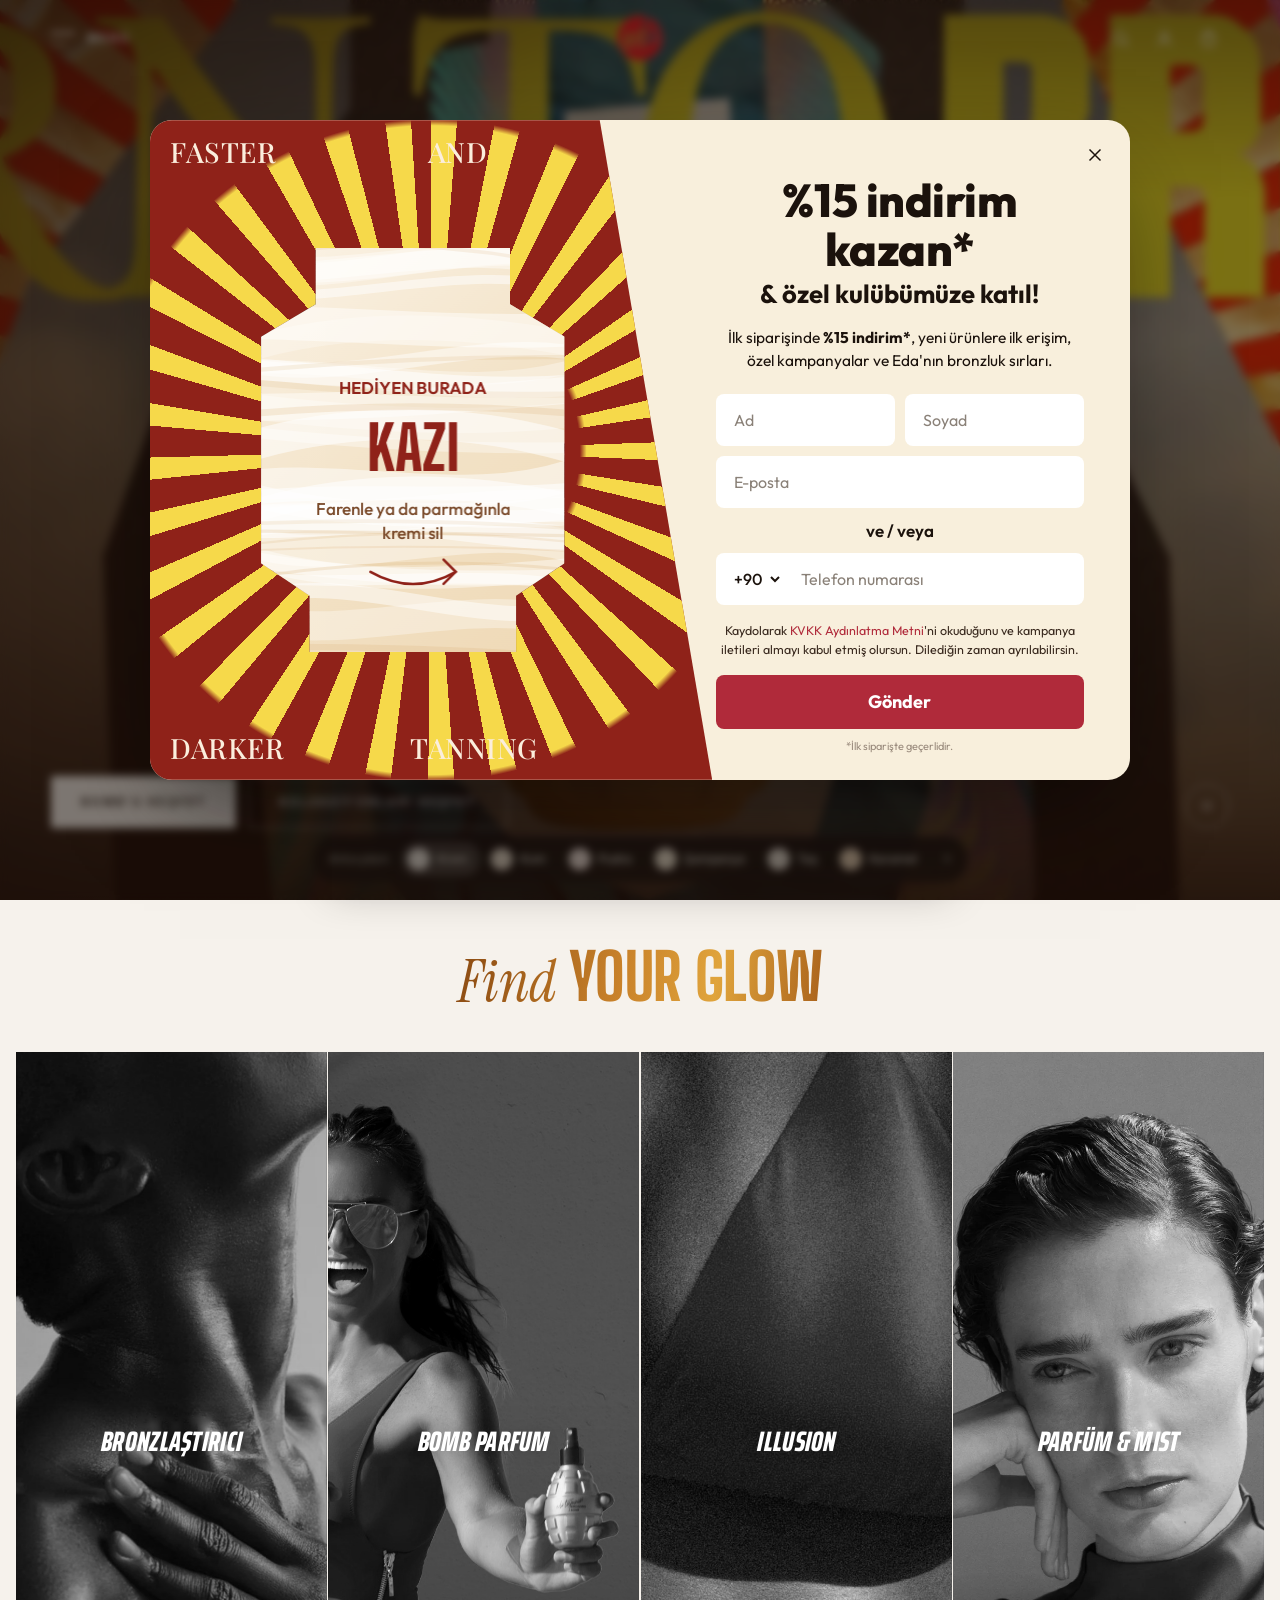
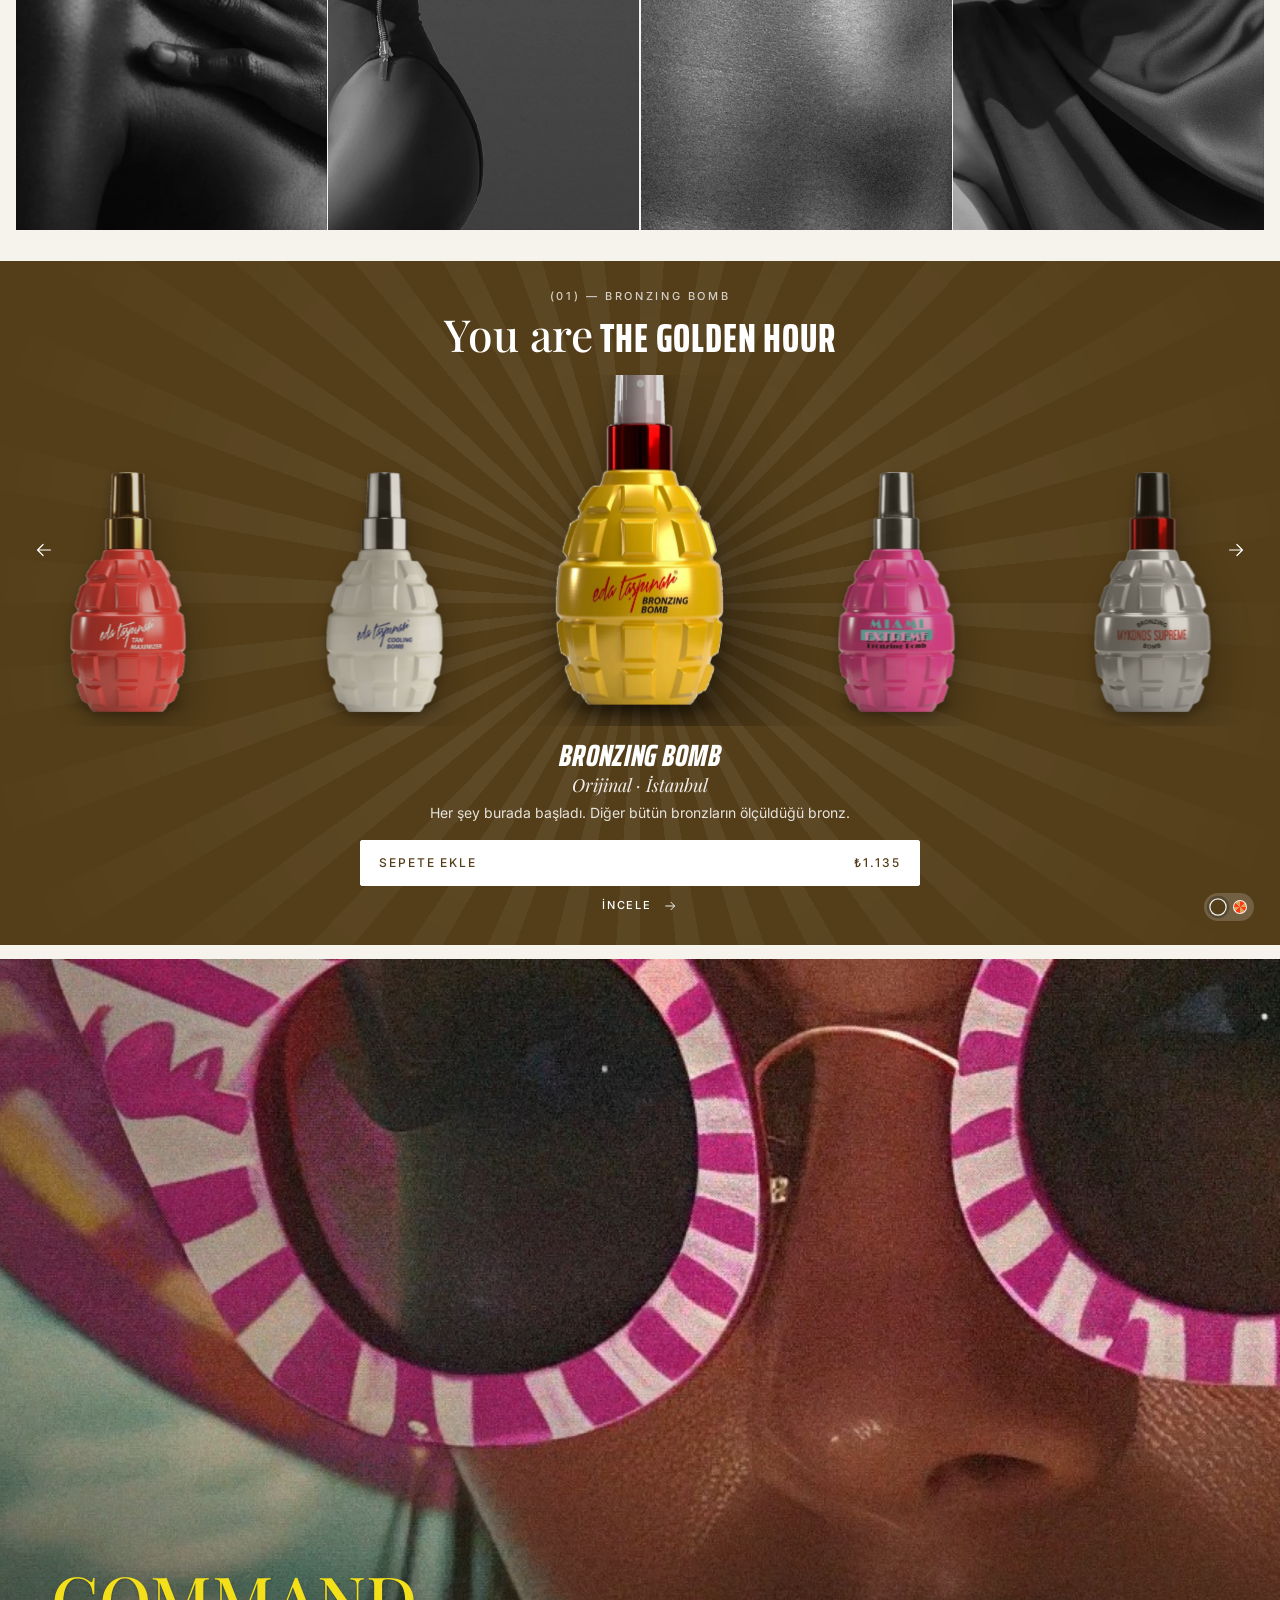
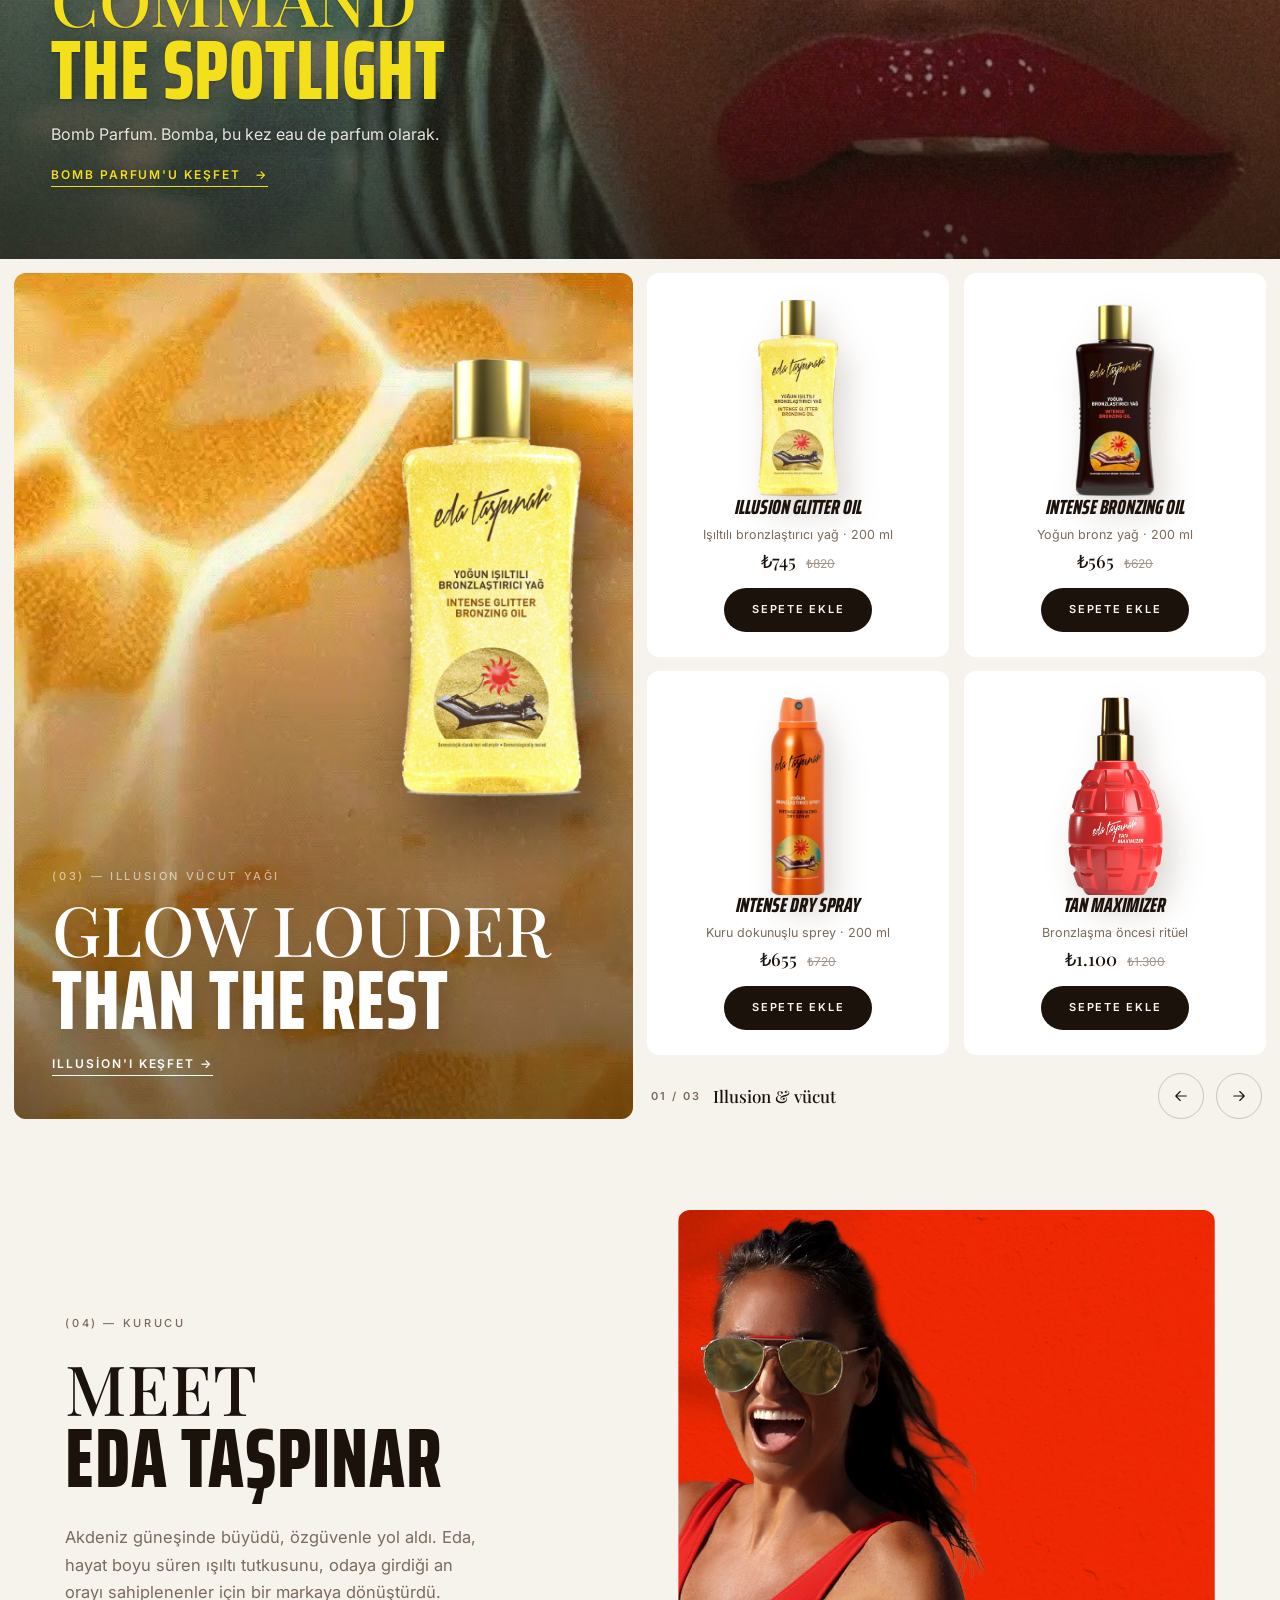
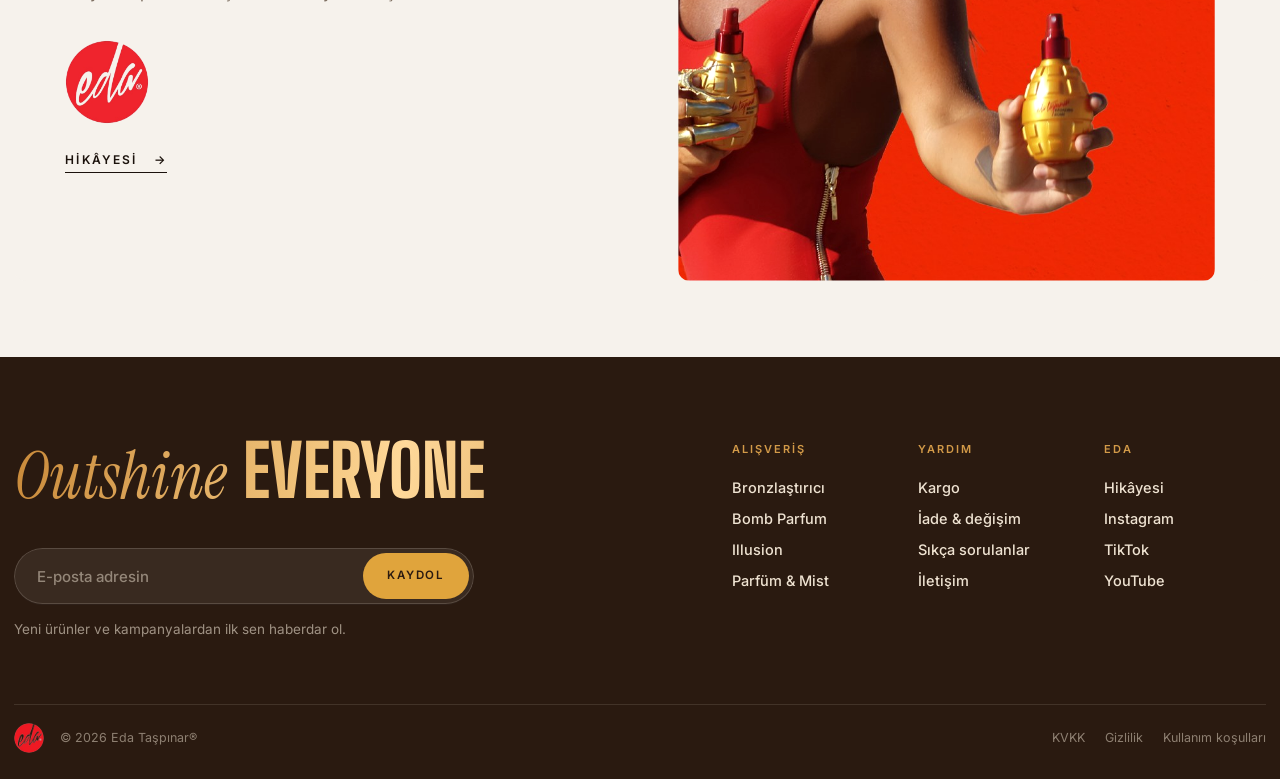
==== site/index.html @ ad6927ff "İlk sürüm: Eda Taşpınar e-ticaret prototipi Ana sayfa, koleksiyon, ürün detay (Byredo düzeni), sepet" ====
<!doctype html>
<html lang="tr">
<head>
<meta charset="utf-8">
<meta name="viewport" content="width=device-width, initial-scale=1">
<title>Eda Taşpınar — Outshine Everyone</title>
<meta name="description" content="Eda Taşpınar: bronzlaştırıcı, parfüm ve vücut ışıltısı. Outshine everyone.">
<link rel="preconnect" href="https://fonts.googleapis.com">
<link rel="preconnect" href="https://fonts.gstatic.com" crossorigin>
<link href="https://fonts.googleapis.com/css2?family=Saira+Extra+Condensed:wght@600;700;800&family=Saira:ital,wdth,wght@0,62.5..100,600..800;1,62.5..100,600..800&family=Anton&family=Outfit:wght@400;500;600;700;800&family=Big+Shoulders+Display:wght@800&family=Instrument+Serif:ital@0;1&family=Bodoni+Moda:opsz,wght@6..96,400&family=Playfair+Display:ital,wght@0,500;0,600;1,500&family=Inter:wght@400;500;600&display=swap" rel="stylesheet">
<link rel="stylesheet" href="styles.css?v=105">
<script>(function(){var t=new URLSearchParams(location.search).get("bg");try{t=t||localStorage.getItem("eda-bg");if(new URLSearchParams(location.search).has("palet"))localStorage.removeItem("eda-pal-off")}catch(e){}if(t)document.documentElement.setAttribute("data-bg",t)})();</script>
</head>
<body>

<header class="header" id="header">
  <div class="header__inner">
    <button class="header__burger" id="burger" aria-label="Menüyü aç" aria-expanded="false" aria-controls="mmenu"><i><span></span><span></span></i><b>Menü</b></button>
    <a class="header__logo" href="index.html" aria-label="Eda Taşpınar anasayfa">
      <img src="assets/img/logo-eda.png" alt="">
    </a>
    <div class="header__tools">
      <button aria-label="Ara" class="icon-btn">
        <svg viewBox="0 0 24 24"><circle cx="11" cy="11" r="6.5"/><path d="M16 16l4.5 4.5"/></svg>
      </button>
      <button aria-label="Hesabım" class="icon-btn hide-sm">
        <svg viewBox="0 0 24 24"><circle cx="12" cy="8.5" r="3.8"/><path d="M4.5 20c1.4-3.6 4.2-5.2 7.5-5.2s6.1 1.6 7.5 5.2"/></svg>
      </button>
      <button aria-label="Sepet" class="icon-btn bag-btn" id="bagBtn">
        <svg viewBox="0 0 24 24"><path d="M5 8h14l-1.2 12H6.2z"/><path d="M9 8V6.5a3 3 0 016 0V8"/></svg>
        <span class="bag-count" id="bagCount">0</span>
      </button>
    </div>
  </div>
</header>

<div class="mmenu" id="mmenu" aria-hidden="true"></div>

<main id="top">

  <!-- 1. HERO -->
  <section class="hero">
    <video class="hero__video" id="heroVideo" src="assets/img/hero.mp4" poster="assets/img/kv-born.jpg" autoplay muted loop playsinline></video>
    <div class="hero__shade"></div>
    <div class="hero__content">
      <div class="hero__ctas reveal-up">
        <a href="koleksiyon.html?c=bronzing" class="btn btn--light">Bomb'u keşfet</a>
        <a href="#shop" class="btn btn--ghost">Koleksiyonları keşfet</a>
      </div>
    </div>
    <button class="hero__pause" id="heroPause" aria-label="Videoyu durdur">
      <svg viewBox="0 0 24 24"><path d="M8 5v14M16 5v14"/></svg>
    </button>
  </section>

  <!-- 2. KOLEKSİYON AKORDİYONU (Augustinus Bader yapısı) -->
  <header class="lhead lhead--c">
    <h2 class="lhead__t"><em>Find</em> your glow</h2>
  </header>
  <div class="stack" id="stack">
  <section class="acc" id="shop">
    <div class="acc__row" id="acc">
      <article class="acc__card" data-ch="ch-bronzing" data-cat="bronzing" data-tray="gold,miami,copacabana,ibiza,chaos" data-all="Bronzlaştırıcıları keşfet" data-motto="You are the golden hour.">
        <img class="acc__img" src="assets/img/panel-skin.jpg" alt="Omzunda eli duran bronz ten" decoding="sync" fetchpriority="high">
        <h3 class="acc__label">Bronzlaştırıcı</h3>
      </article>
      <article class="acc__card" data-ch="d-parfum" data-cat="parfum" data-tray="caprice,chaoselixir,mondieu,regina" data-all="Bomb Parfum'u keşfet" data-motto="Command the spotlight.">
        <img class="acc__img" src="assets/img/panel-best.jpg" alt="Elinde iki Bomb tutan Eda Taşpınar" decoding="sync" fetchpriority="high">
        <h3 class="acc__label">Bomb Parfum</h3>
      </article>
      <article class="acc__card" data-ch="d-illusion" data-cat="illusion" data-tray="illusion,intenseoil,dryspray" data-all="Illusion'ı keşfet" data-motto="Glow louder than the rest.">
        <img class="acc__img" src="assets/img/panel-bronze.jpg" alt="Kırmızı bikinili bronz ten" decoding="sync" fetchpriority="high">
        <h3 class="acc__label">Illusion</h3>
      </article>
      <article class="acc__card" data-ch="ch-scent" data-cat="fragrance" data-tray="enigma,nova,asha,myra,groove" data-all="Parfümleri keşfet" data-motto="Soak up the stares.">
        <img class="acc__img" src="assets/img/panel-fragrance.webp" alt="Bronz saten bluzlu portre" decoding="sync" fetchpriority="high">
        <h3 class="acc__label">Parfüm & Mist</h3>
      </article>
    </div>
  </section>

  <!-- ÜRÜN ŞERİTLERİ -->
  <section class="gang" id="ch-bronzing" data-keys="gold,miami,mykonos,copacabana,ibiza,tulum,sttropez,chaos,maximizer,cooling">
    <div class="gang__rays" aria-hidden="true"></div>
    <header class="gang__head">
      <p class="chno">(01) — Bronzing Bomb</p>
      <h2 class="gang__title"><em>You are</em> the golden hour</h2>
    </header>
    <div class="gang__viewport">
      <div class="gang__track"></div>
      <button class="gang__arrow gang__arrow--prev" aria-label="Önceki ürün"><svg viewBox="0 0 24 24"><path d="M19 12H5M11 6l-6 6 6 6"/></svg></button>
      <button class="gang__arrow gang__arrow--next" aria-label="Sonraki ürün"><svg viewBox="0 0 24 24"><path d="M5 12h14M13 6l6 6-6 6"/></svg></button>
    </div>
    <div class="gang__info" aria-live="polite">
      <p class="gang__name"></p>
      <p class="gang__dest"></p>
      <p class="gang__note"></p>
      <button class="gang__add"><span>Sepete ekle</span><span class="gang__price"></span></button>
      <a class="gang__more" href="#">İncele <svg viewBox="0 0 24 24"><path d="M5 12h14M13 6l6 6-6 6"/></svg></a>
    </div>
  </section>

  <!-- DISCOVER 1 · Bomb Parfum (tam ekran görsel, sol altta başlık) -->
  <section class="dsc dsc--full" id="d-parfum">
    <img class="dsc__img" src="assets/img/disc-parfum.jpg" alt="Havuz başında pembe gözlüklü kadın" loading="lazy">
    <div class="dsc__copy">
      <h2 class="glowtype"><span>Command</span><b>the spotlight</b></h2>
      <p class="dsc__sub">Bomb Parfum. Bomba, bu kez eau de parfum olarak.</p>
      <a href="koleksiyon.html?c=parfum" class="dsc__link">Bomb Parfum'u keşfet <span>→</span></a>
    </div>
  </section>

  <!-- SHOP THE GLOW: büyük görsel + 2x2 ürün, oklarla farklı dörtlüler; karta gelince soldaki görsel o ürüne döner -->
  <section class="sg" id="d-illusion">
    <a class="sg__hero" id="sgHero" href="koleksiyon.html?c=illusion">
      <img class="sg__bg is-on" src="assets/sg/illusion.jpg" alt="">
      <img class="sg__bg" alt="">
      <img class="sg__bottle" id="sgBottle" src="assets/bomb/illusion.webp" alt="Illusion Glitter Oil">
      <div class="sg__copy" id="sgCopy">
        <p class="chno">(03) — Illusion Vücut Yağı</p>
        <h2 class="glowtype"><span>Glow louder</span><b>than the rest</b></h2>
        <span class="sg__link">Illusion'ı keşfet →</span>
      </div>
      <span class="sg__tag" id="sgTag"></span>
    </a>
    <div class="sg__side">
      <div class="sg__grid" id="sgGrid"></div>
      <div class="sg__nav">
        <span class="sg__count" id="sgCount">01 / 03</span>
        <span class="sg__title" id="sgTitle"></span>
        <button class="sg__arrow" id="sgPrev" aria-label="Önceki ürünler"><svg viewBox="0 0 24 24"><path d="M19 12H5M11 6l-6 6 6 6"/></svg></button>
        <button class="sg__arrow" id="sgNext" aria-label="Sonraki ürünler"><svg viewBox="0 0 24 24"><path d="M5 12h14M13 6l6 6-6 6"/></svg></button>
      </div>
    </div>
  </section>

  <!-- MEET EDA -->
  <section class="meet" id="eda">
    <div class="meet__img reveal"><img src="assets/img/story-eda.jpg" alt="Elinde iki Bronzing Bomb tutan Eda Taşpınar" loading="lazy"></div>
    <div class="meet__copy">
      <p class="meet__idx">(04) — Kurucu</p>
      <h2 class="glowtype"><span>Meet</span><b>Eda Taşpınar</b></h2>
      <p class="meet__lede">Akdeniz güneşinde büyüdü, özgüvenle yol aldı. Eda, hayat boyu süren ışıltı tutkusunu, odaya girdiği an orayı sahiplenenler için bir markaya dönüştürdü.</p>
      <img class="meet__sign" src="assets/img/logo-eda.png" alt="">
      <a href="#" class="meet__link">Hikâyesi <span>→</span></a>
    </div>
  </section>
  </div>

</main>

<footer class="ft">
  <div class="ft__in">
    <div class="ft__head">
      <h2 class="ft__t"><em>Outshine</em> everyone</h2>
      <form class="ft__form" onsubmit="event.preventDefault();this.classList.add('is-done')">
        <input type="email" required placeholder="E-posta adresin" aria-label="E-posta">
        <button type="submit">Kaydol</button>
        <span class="ft__thanks">Listedesin. Güneşte görüşürüz.</span>
      </form>
      <p class="ft__text">Yeni ürünler ve kampanyalardan ilk sen haberdar ol.</p>
    </div>
    <nav class="ft__cols">
      <div><h4>Alışveriş</h4><a href="koleksiyon.html?c=bronzing">Bronzlaştırıcı</a><a href="koleksiyon.html?c=parfum">Bomb Parfum</a><a href="koleksiyon.html?c=illusion">Illusion</a><a href="koleksiyon.html?c=fragrance">Parfüm &amp; Mist</a></div>
      <div><h4>Yardım</h4><a href="#">Kargo</a><a href="#">İade &amp; değişim</a><a href="#">Sıkça sorulanlar</a><a href="#">İletişim</a></div>
      <div><h4>Eda</h4><a href="index.html#eda">Hikâyesi</a><a href="#">Instagram</a><a href="#">TikTok</a><a href="#">YouTube</a></div>
    </nav>
  </div>
  <div class="ft__bottom">
    <img src="assets/img/logo-eda.png" alt="Eda Taşpınar">
    <span>© 2026 Eda Taşpınar®</span>
    <span class="ft__legal"><a href="#">KVKK</a><a href="#">Gizlilik</a><a href="#">Kullanım koşulları</a></span>
  </div>
</footer>

<!-- SEPET ÇEKMECESİ -->
<div class="drawer-bg" id="drawerBg"></div>
<aside class="drawer" id="drawer" aria-label="Sepet">
  <div class="drawer__head">
    <h3>Sepetin</h3>
    <button class="icon-btn" id="drawerClose" aria-label="Sepeti kapat"><svg viewBox="0 0 24 24"><path d="M6 6l12 12M18 6L6 18"/></svg></button>
  </div>
  <div class="drawer__ship" id="drawerShip"></div>
  <div class="drawer__items" id="drawerItems"></div>
  <div class="drawer__foot">
    <div class="drawer__total"><span>Ara toplam</span><strong id="drawerTotal">₺0</strong></div>
    <button class="btn btn--dark btn--full">Sepete git ve öde</button>
  </div>
</aside>

<script src="data.js?v=89"></script>
<script src="main.js?v=105"></script>
</body>
</html>
---- site/styles.css ----
/* ============ Eda Taşpınar — tokens ============ */
:root{
  --sand:#f3ece2;
  --sand-2:#e9dfd1;
  --cream:#fbf8f3;
  --espresso:#170e09;
  --espresso-2:#24170f;
  --ink:#1b120c;
  --muted:#7a6b5d;
  --signal:#ff3b00;
  --glow:#f3e01b;                     /* "OWN YOUR GLOW" sarısı */
  --gold:#d6a32c;
  --accent:#d6a32c;           /* Bomb Gang seçimine göre değişir */
  --accent-2:#8a5a10;
  --bronze:#6b4a1c;                   /* ara ton: koyu bölümlerdeki sıcak ışık */
  --paper:#efe5d6;                    /* kolaj kağıdı */

  --f-display:"Saira Extra Condensed", "Arial Narrow", sans-serif;
  --f-name:"Saira", "Arial Narrow", sans-serif;
  --f-serif:"Playfair Display", Georgia, serif;
  --f-sans:"Inter", system-ui, sans-serif;

  --pad:clamp(16px, 4vw, 56px);
  --gap:0px;
  --night:#0c0806;                    /* sitenin zemini */                         /* bölümler arası boşluk (Bader'daki çerçeve) */
  --ease:cubic-bezier(.22,.8,.2,1);
  --ease-io:cubic-bezier(.7,0,.2,1);
  --acc-ease:cubic-bezier(.4,0,.2,1);   /* Augustinus Bader akordiyon eğrisi */
  --enter:cubic-bezier(.32,0,.06,.99);
}

*{box-sizing:border-box;margin:0;padding:0}
html{-webkit-text-size-adjust:100%}
body{font-synthesis:none;background:var(--night);color:var(--cream);font:400 15px/1.55 var(--f-sans);-webkit-font-smoothing:antialiased;overflow-x:hidden}
img,video{display:block;max-width:100%}
a{color:inherit;text-decoration:none}
button{font:inherit;color:inherit;background:none;border:0;cursor:pointer}
em{font-family:var(--f-serif);font-style:normal;font-weight:500;letter-spacing:0;text-transform:none}
:focus-visible{outline:2px solid var(--signal);outline-offset:3px}

.eyebrow{font:600 11px/1 var(--f-sans);letter-spacing:.22em;text-transform:uppercase;color:var(--muted);margin-bottom:18px}
.eyebrow--light{color:rgba(255,255,255,.8)}
.h2{font:800 clamp(44px,6.4vw,104px)/.88 var(--f-display);text-transform:uppercase;letter-spacing:-.005em}
.h2 em{font-size:.9em;display:inline-block}
.h2--light{color:var(--cream)}
.link{font-weight:600;font-size:13px;letter-spacing:.06em;border-bottom:1px solid currentColor;padding-bottom:2px}

.btn{display:inline-flex;align-items:center;justify-content:center;gap:10px;height:52px;padding:0 30px;font:600 12px/1 var(--f-sans);letter-spacing:.18em;text-transform:uppercase;border-radius:2px;transition:background .35s var(--ease),color .35s var(--ease),transform .35s var(--ease),border-color .35s}
.btn:active{transform:scale(.97)}
.btn--light{background:var(--cream);color:var(--ink)}
.btn--light:hover{background:var(--signal);color:#fff}
.btn--ghost{border:1px solid rgba(255,255,255,.55);color:#fff}
.btn--ghost:hover{background:rgba(255,255,255,.14);border-color:#fff}
.btn--dark{background:var(--ink);color:var(--cream)}
.btn--dark:hover{background:var(--signal)}
.btn--accent{background:var(--accent);color:var(--ink);transition:background .7s var(--ease),color .7s,transform .35s}
.btn--accent:hover{filter:brightness(1.08)}
.btn--full{width:100%}

.icon-btn{width:40px;height:40px;display:grid;place-items:center;border-radius:50%;transition:background .3s}
.icon-btn:hover{background:rgba(127,127,127,.14)}
.icon-btn svg{width:21px;height:21px;fill:none;stroke:currentColor;stroke-width:1.5;stroke-linecap:round;stroke-linejoin:round}

/* ============ Intro ============ */
.intro{position:fixed;inset:0;z-index:200;background:var(--signal);display:grid;place-items:center;overflow:hidden;
  transition:clip-path 1s var(--ease-io);clip-path:inset(0 0 0 0)}
.intro__rays{position:absolute;inset:-50%;
  background:repeating-conic-gradient(from 0deg, rgba(255,214,140,.55) 0 4deg, transparent 4deg 10deg);
  -webkit-mask:radial-gradient(circle, transparent 0 6%, #000 22%, #000 60%, transparent 72%);
          mask:radial-gradient(circle, transparent 0 6%, #000 22%, #000 60%, transparent 72%);
  transform:scale(.2) rotate(-40deg);opacity:0;animation:raysIn 1.5s var(--ease) .1s forwards}
.intro__logo{position:relative;width:min(150px,32vw);transform:scale(.6);opacity:0;animation:pop .9s var(--ease) .45s forwards;border-radius:50%}
.intro__line{position:absolute;bottom:12vh;left:0;right:0;text-align:center;color:#fff;font:800 clamp(18px,2.2vw,26px)/1 var(--f-display);letter-spacing:.3em;text-transform:uppercase;opacity:0;animation:fade .8s ease .9s forwards}
.intro.is-out{clip-path:inset(0 0 100% 0)}
.intro.is-gone{display:none}
@keyframes raysIn{to{transform:scale(1) rotate(0);opacity:1}}
@keyframes pop{to{transform:scale(1);opacity:1}}
@keyframes fade{to{opacity:1}}

/* ============ Announcement ============ */

/* ============ Header ============ */
.header{position:fixed;top:0;left:0;right:0;z-index:60;color:#fff;transition:top .5s var(--ease),background .5s var(--ease),color .5s var(--ease),box-shadow .5s}
.header__inner{height:76px;padding:0 var(--pad);display:grid;grid-template-columns:1fr auto 1fr;align-items:center;transition:height .5s var(--ease)}
.header__nav{display:flex;gap:30px;font:600 11.5px/1 var(--f-sans);letter-spacing:.16em;text-transform:uppercase}
.header__nav a{position:relative;padding:6px 0}
.header__nav a::after{content:"";position:absolute;left:0;right:0;bottom:0;height:1px;background:currentColor;transform:scaleX(0);transform-origin:right;transition:transform .45s var(--ease)}
.header__nav a:hover::after{transform:scaleX(1);transform-origin:left}
.header__logo{display:flex;align-items:center;justify-self:center}
.header__logo img{width:46px;height:46px;border-radius:50%;transition:width .5s var(--ease),height .5s var(--ease)}
.header__tools{display:flex;gap:4px;justify-self:end}
.header__burger{display:none;width:40px;height:40px;position:relative}
.header__burger span{position:absolute;left:9px;right:9px;height:1.5px;background:currentColor;transition:transform .4s var(--ease)}
.header__burger span:first-child{top:16px}.header__burger span:last-child{top:23px}
.bag-btn{position:relative}
.bag-count{position:absolute;top:4px;right:2px;min-width:17px;height:17px;padding:0 4px;border-radius:9px;background:var(--accent);transition:transform .4s var(--ease),background .8s ease;color:#fff;font:600 10px/17px var(--f-sans);text-align:center;transform:scale(0);transition:transform .4s var(--ease)}
.bag-count.has{transform:scale(1)}
.bag-count.bump{animation:bump .5s var(--ease)}
@keyframes bump{40%{transform:scale(1.5)}}

/* scroll sonrası: sticky, dolu */
.header.is-stuck{top:0;background:rgba(12,8,6,.82);color:var(--cream);box-shadow:0 1px 0 rgba(23,14,9,.08)}
.header.is-stuck .header__inner{height:62px}
.header.is-stuck .header__logo img{width:36px;height:36px}
.header.is-hidden{transform:translateY(-100%)}
.header{transition:top .5s var(--ease),background .5s var(--ease),color .5s var(--ease),box-shadow .5s,transform .5s var(--ease)}

/* ============ Menü (hamburger) — orijinal sitenin 8 kategorisi ============ */
.header .header__burger{display:flex;align-items:center;gap:12px;justify-self:start;width:auto;height:40px;padding:0 6px 0 0;color:inherit;font:600 11.5px/1 var(--f-sans);letter-spacing:.16em;text-transform:uppercase}
.header__burger i,.mm__x i{position:relative;display:block;width:24px;height:12px}
.header .header__burger span,.mm__x span{position:absolute;left:0;right:0;height:1.5px;border-radius:2px;background:currentColor;transition:transform .5s var(--ease),right .5s var(--ease),top .5s var(--ease)}
.header .header__burger span:first-child{top:0}
.header .header__burger span:last-child{top:10.5px;right:8px}
.header .header__burger:hover span:last-child{right:0}
.header .header__burger:hover span:first-child{right:8px}
.header__burger b{font-weight:600;position:relative;top:1px}

.mmenu{position:fixed;inset:0;z-index:95;visibility:hidden;pointer-events:none;color:var(--ink);transition:visibility 0s .8s}
.menu-open .mmenu{visibility:visible;pointer-events:auto;transition:none}
.mm__bg{position:absolute;inset:0;background:rgba(23,14,9,.34);-webkit-backdrop-filter:blur(6px);backdrop-filter:blur(6px);opacity:0;transition:opacity .6s var(--ease)}
.mm__panel{position:absolute;top:0;left:0;bottom:0;width:min(1220px,100%);display:grid;grid-template-rows:auto 1fr auto;background:#fbf8f3;
  transform:translateX(-101%);transition:transform .8s var(--enter);box-shadow:40px 0 90px -40px rgba(23,14,9,.4);overflow:hidden}
.menu-open .mm__bg{opacity:1}
.menu-open .mm__panel{transform:none}
.menu-open .pop-tease{opacity:0;pointer-events:none}

.mm__top{height:76px;padding:0 var(--pad);display:flex;align-items:center;justify-content:space-between;gap:20px}
.mm__x{display:flex;align-items:center;gap:12px;height:40px;font:600 11.5px/1 var(--f-sans);letter-spacing:.16em;text-transform:uppercase}
.mm__x span:first-child{top:5px;transform:rotate(45deg)}
.mm__x span:last-child{top:5px;transform:rotate(-45deg)}
.mm__x:hover i{transform:rotate(90deg)}
.mm__x i{transition:transform .5s var(--ease)}
.mm__srch{display:flex;align-items:center;gap:10px;height:44px;padding:0 22px 0 16px;border-radius:999px;background:#f1ebe2;color:#7a6b5d;font:400 14px/1 var(--f-sans);transition:background .3s}
.mm__srch:hover{background:#ebe2d6;color:var(--ink)}
.mm__sm{display:none}
.mm__srch span{white-space:nowrap;overflow:hidden;text-overflow:ellipsis}
.mm__srch svg{flex:none;width:18px;height:18px;fill:none;stroke:currentColor;stroke-width:1.6;stroke-linecap:round}

.mm__body{display:grid;grid-template-columns:minmax(240px,300px) minmax(220px,260px) minmax(0,1fr);gap:clamp(28px,3.4vw,56px);padding:clamp(16px,3vh,40px) var(--pad) 28px calc(var(--pad) + 36px);min-height:0}
.mm__cats{list-style:none;margin:0;padding:0;align-self:start}
.mm__cats li{opacity:0;transform:translateX(-18px);transition:opacity .4s var(--ease),transform .5s var(--ease)}
.menu-open .mm__cats li{opacity:1;transform:none;transition-delay:calc(.22s + var(--i) * 45ms)}
.mm__cat{position:relative;display:flex;align-items:center;justify-content:space-between;padding:clamp(3px,.7vh,7px) 0;
  font:800 clamp(30px,2.9vw,44px)/1.04 "Big Shoulders Display",Impact,sans-serif;text-transform:uppercase;letter-spacing:.005em;color:var(--ink);--mmc:rgba(27,18,12,.28)}
/* üstüne gelince "Find your glow" bronz-altın rengi soldan dolar, üstünden ışık geçer */
.mm__cat span{position:relative;display:block;padding:.1em .06em .12em 0;margin:-.1em -.06em -.12em 0;color:transparent;
  background:linear-gradient(100deg,#8a4a12 0%,#c9822a 22%,#e0a43c 35%,#a8601a 46%,transparent 54%) 100% 0/200% 100% no-repeat,linear-gradient(var(--mmc),var(--mmc));-webkit-background-clip:text;background-clip:text;
  transition:background-position .9s var(--ease),transform .5s var(--ease),letter-spacing .6s var(--ease)}
.mm__cat span::after{content:attr(data-t);position:absolute;inset:0;padding:inherit;color:transparent;pointer-events:none;opacity:0;transition:opacity .3s;
  background:linear-gradient(100deg,transparent 42%,rgba(255,247,222,.95) 50%,transparent 58%) 100% 0/320% 100% no-repeat;-webkit-background-clip:text;background-clip:text}
@keyframes mmGlint{0%{background-position:100% 0}50%,100%{background-position:0 0}}
@keyframes mmSpin{to{rotate:360deg}}
.mm__cat::before{content:"";position:absolute;left:-30px;top:50%;width:16px;height:16px;margin-top:-8px;border-radius:50%;
  background:radial-gradient(circle,#e0a43c 0 30%,transparent 32%),repeating-conic-gradient(#c9822a 0 12deg,transparent 12deg 30deg);
  -webkit-mask:radial-gradient(circle,#000 40%,transparent 72%);mask:radial-gradient(circle,#000 40%,transparent 72%);transform:scale(0) rotate(-90deg);transition:transform .5s var(--ease)}
.mm__cat.is-hot{color:#b3261e;--mmc:rgba(179,38,30,.42)}
@media (min-width:901px){
  .mm__cat.is-on::before{transform:none;animation:mmSpin 10s linear infinite}
  .mm__cat.is-on span{background-position:0 0,0 0;transform:translateX(6px);letter-spacing:.022em}
  .mm__cat.is-on span::after{opacity:1;animation:mmGlint 3s var(--ease) .6s infinite}
}
@media (prefers-reduced-motion:reduce){.mm__cat span::after,.mm__cat::before{animation:none!important}}
.mm__plus{display:none;width:20px;height:20px;fill:none;stroke:currentColor;stroke-width:1.5;transition:transform .4s var(--ease)}
.mm__in{display:none}

.mm__subs{display:flex;flex-direction:column;align-self:start;padding-top:10px}
.mm__subs > a,.mm__in a:not(.mm__pk){display:flex;align-items:center;gap:8px;padding:9px 0;font:500 17px/1.25 "Outfit",var(--f-sans);color:#3a2a1e;transition:color .25s,transform .35s var(--ease)}
.mm__subs > a:hover{color:#a8601a;transform:translateX(4px)}
.mm__subs > a{animation:mmIn .5s var(--ease) both;animation-delay:calc(var(--i) * 30ms)}
.mm__all{font-weight:600!important;color:#a8601a!important;margin-bottom:6px}
.mm__all svg,.mm__go svg{width:16px;height:16px;fill:none;stroke:currentColor;stroke-width:1.6;stroke-linecap:round;stroke-linejoin:round;transition:transform .3s var(--ease)}
.mm__all:hover svg{transform:translateX(4px)}
@keyframes mmIn{from{opacity:0;transform:translateY(10px)}}
.mm__h{margin:30px 0 12px;font:600 11px/1 var(--f-sans);letter-spacing:.18em;text-transform:uppercase;color:#9a8b7d;animation:mmIn .5s var(--ease) both;animation-delay:.12s}
.mm__pks{display:flex;flex-direction:column;gap:8px}
.mm__pk{display:flex;align-items:center;gap:14px;padding:6px 14px 6px 6px;border-radius:14px;background:#f3ede4;transition:background .3s,transform .35s var(--ease);animation:mmIn .5s var(--ease) both;animation-delay:calc(.14s + var(--i) * 40ms)}
.mm__pk:hover{background:#efe5d6;transform:translateX(4px)}
.mm__pk img{width:52px;height:52px;object-fit:contain;border-radius:10px;background:radial-gradient(circle at 50% 60%,color-mix(in oklab,var(--c) 22%,#fff),#fff 70%)}
.mm__pk span{display:flex;flex-direction:column;gap:5px;min-width:0}
.mm__pk b{font:600 15px/1.1 "Outfit",var(--f-sans);color:var(--ink)}
.mm__pk i{font:500 13.5px/1 "Outfit",var(--f-sans);font-style:normal;color:#3a2a1e;display:flex;gap:8px}
.mm__pk del{color:#a3958a;font-weight:400}

.mm__vis{position:relative;display:block;align-self:stretch;min-height:0;max-height:calc(100vh - 210px);border-radius:16px;overflow:hidden;background:#e9dfd1;isolation:isolate}
.mm__vis img{position:absolute;inset:0;width:100%;height:100%;object-fit:cover;opacity:0;transform:scale(1.06);transition:opacity .7s var(--ease),transform 1.4s var(--ease)}
.mm__vis img.is-on{opacity:1;transform:none}
.mm__vis:hover img.is-on{transform:scale(1.03)}
.mm__vis::after{content:"";position:absolute;inset:0;background:linear-gradient(to top,rgba(23,14,9,.62),rgba(23,14,9,.08) 46%,transparent 70%);z-index:1}
.mm__cap{position:absolute;left:0;right:0;bottom:0;z-index:2;display:flex;flex-direction:column;align-items:flex-start;gap:20px;padding:clamp(20px,2.4vw,32px);color:#fff}
.mm__motto{font:800 clamp(34px,3.3vw,52px)/.9 "Big Shoulders Display",Impact,sans-serif;text-transform:uppercase}
.mm__motto em{display:block;font:italic 400 .92em/1 "Instrument Serif",Georgia,serif;text-transform:none;letter-spacing:0;margin-bottom:2px}
.mm__vis.swap .mm__motto{animation:mmIn .6s var(--ease) both}
.mm__go{flex:none;display:flex;align-items:center;gap:8px;height:44px;padding:0 20px;border-radius:999px;background:#fbf8f3;color:var(--ink);font:600 12px/1 var(--f-sans);letter-spacing:.14em;text-transform:uppercase;transition:background .3s}
.mm__vis:hover .mm__go{background:#fff}
.mm__vis:hover .mm__go svg{transform:translateX(4px)}

.mm__foot{display:flex;justify-content:space-between;align-items:center;gap:20px;padding:18px var(--pad) 22px calc(var(--pad) + 36px);border-top:1px solid rgba(27,18,12,.08)}
.mm__foot nav{display:flex;flex-wrap:wrap;gap:6px 26px}
.mm__foot a{font:500 13px/1 var(--f-sans);color:#7a6b5d;transition:color .25s}
.mm__foot a:hover{color:var(--ink)}

@media (max-width:1100px){.mm__body{grid-template-columns:minmax(240px,300px) 1fr}.mm__vis{display:none}.mm__subs{max-width:380px}}
@media (max-width:900px){
  .mm__panel{width:100%}
  .mm__top{height:64px;padding:0 16px}
  .mm__srch{flex:1;min-width:0;justify-content:flex-start;font-size:13.5px;height:42px}
  .mm__lg{display:none}.mm__sm{display:inline}
  .mm__body{display:block;overflow-y:auto;padding:4px 16px 24px;-webkit-overflow-scrolling:touch}
  .mm__subs{display:none}
  .mm__cats li{border-bottom:1px solid rgba(27,18,12,.08)}
  .mm__cat{padding:14px 0;font-size:30px;--mmc:var(--ink)}
  .mm__cat.is-hot{--mmc:#b3261e}
  .mm__cats li.is-open > .mm__cat span{background-position:0 0,0 0}
  .mm__cats li.is-open > .mm__cat span::after{opacity:1;animation:mmGlint 3s var(--ease) .6s infinite}
  .mm__cat::before{display:none}
  .mm__cat.is-on span{transform:none}
  .mm__plus{display:block}
  .mm__cats li.is-open .mm__plus{transform:rotate(45deg)}
  .mm__in{display:grid;grid-template-rows:0fr;transition:grid-template-rows .5s var(--acc-ease)}
  .mm__in > div{overflow:hidden;min-height:0}
  .mm__cats li.is-open .mm__in{grid-template-rows:1fr}
  .mm__in > div{padding:0 0 0 2px}
  .mm__cats li.is-open .mm__in > div{padding-bottom:18px}
  .mm__in a:not(.mm__pk){padding:9px 0;font-size:16px}
  .mm__in .mm__h{margin-top:16px;animation:none}
  .mm__in .mm__pk{animation:none}
  .mm__foot{flex-direction:column;align-items:flex-start;padding:16px 16px 22px}
  .mm__foot nav{gap:6px 20px}
}
@media (max-width:760px){.header__burger b{display:none}}

/* ============ Hero ============ */
.hero{position:relative;height:100svh;min-height:600px;overflow:hidden;background:var(--espresso);color:#fff}
.hero__video{position:absolute;inset:0;width:100%;height:100%;object-fit:cover;transform:scale(1.06);animation:heroIn 2.4s var(--ease) forwards}
@keyframes heroIn{to{transform:scale(1)}}
.hero__shade::after{content:"";position:absolute;inset:0;background:#b8742e;mix-blend-mode:soft-light;opacity:.45}
.hero__shade{position:absolute;inset:0;background:linear-gradient(180deg,rgba(0,0,0,.38) 0%,rgba(0,0,0,0) 22%,rgba(0,0,0,0) 38%,rgba(23,14,9,.88) 100%),linear-gradient(90deg,rgba(23,14,9,.55),rgba(23,14,9,0) 55%)}
.hero__content{position:absolute;left:var(--pad);right:var(--pad);bottom:clamp(40px,8vh,90px)}
.hero__title{display:flex;flex-direction:column;line-height:.82;margin-bottom:34px}
.hero__word{font:800 clamp(72px,10.5vw,176px)/.8 var(--f-display);text-transform:uppercase;letter-spacing:-.01em}
.hero__serif{font-size:clamp(52px,6.6vw,112px);line-height:.9;margin-left:clamp(30px,8vw,150px);color:#ffd9a3}
.hero__ctas{display:flex;gap:12px;flex-wrap:wrap}
.hero__pause{position:absolute;right:var(--pad);bottom:clamp(40px,8vh,90px);width:44px;height:44px;border-radius:50%;border:1px solid rgba(255,255,255,.5);display:grid;place-items:center;color:#fff}
.hero__pause svg{width:16px;height:16px;stroke:currentColor;stroke-width:2;fill:none}
.hero__pause.is-paused svg path{d:path("M8 5l11 7-11 7z")}

/* hero giriş animasyonu (intro sonrası) */
.reveal-up{opacity:0;transform:translateY(40px)}
.is-ready .reveal-up{opacity:1;transform:none;transition:opacity 1.1s var(--ease),transform 1.1s var(--ease)}
.is-ready .reveal-up:nth-child(2){transition-delay:.12s}
.is-ready .reveal-up:nth-child(3){transition-delay:.24s}

/* ============ Bölüm sistemi: her kategori bir motto taşır ============ */
.chno{font:600 11px/1 var(--f-sans);letter-spacing:.24em;text-transform:uppercase;opacity:.75;margin-bottom:12px}

/* akordiyon kartında bölümün mottosu */
.acc__motto{position:absolute;z-index:2;left:0;right:0;top:calc(50% + 26px);text-align:center;pointer-events:none;color:#fff;font:italic clamp(18px,1.6vw,24px)/1.1 var(--f-serif);
  opacity:0;transform:translateY(8px);transition:opacity .7s var(--acc-ease),transform .7s var(--acc-ease);text-shadow:0 1px 16px rgba(0,0,0,.3)}
.acc__card.is-active .acc__motto{opacity:1;transform:none;transition-delay:.25s}

/* ============ "OWN YOUR GLOW" başlık stili ============ */
.glowtype{display:flex;flex-direction:column;align-items:inherit;color:var(--glow);line-height:.86;text-transform:uppercase}
.glowtype span{font:500 clamp(44px,5.4vw,92px)/.95 var(--f-serif);letter-spacing:-.01em}
.glowtype b{font:800 clamp(52px,6.6vw,112px)/.9 var(--f-display);letter-spacing:.005em}
.glowtype--sm span{font-size:clamp(30px,2.8vw,46px)}
.glowtype--sm b{font-size:clamp(34px,3.3vw,56px)}

/* ============ Discover bölümleri ============ */
.dsc{position:relative;margin:var(--gap) var(--gap) 0;overflow:hidden;background:var(--espresso);color:var(--cream)}
.dsc__img{width:100%;height:100%;object-fit:cover;display:block}
.dsc__link,.dsc__cta{display:inline-flex;align-items:center;gap:14px;font:600 12px/1 var(--f-sans);letter-spacing:.16em;text-transform:uppercase}
.dsc__link span,.dsc__cta span{transition:transform .3s var(--ease)}
.dsc__link:hover span,.dsc__cta:hover span{transform:translateX(5px)}

/* 1 · tam ekran, sol alt (Sol de Janeiro) */
.dsc--full{aspect-ratio:12/5;min-height:460px;max-height:90vh}
.dsc--full .dsc__img{position:absolute;inset:0;object-position:62% 50%}
.dsc--full::after{content:"";position:absolute;inset:0;background:linear-gradient(180deg,rgba(23,14,9,0) 40%,rgba(23,14,9,.7) 100%),linear-gradient(90deg,rgba(23,14,9,.35),rgba(23,14,9,0) 50%)}
.dsc--full .dsc__copy{position:absolute;z-index:1;left:clamp(20px,3vw,48px);bottom:clamp(24px,4vw,52px);align-items:flex-start;display:flex;flex-direction:column}
.dsc__sub{margin-top:14px;font-size:16px;color:rgba(251,248,243,.9)}
.dsc--full .dsc__link{margin-top:22px;color:var(--glow);border-bottom:1px solid var(--glow);padding-bottom:5px}

/* 2 · görseller + ürün (Isle of Paradise) */
.dsc--product{display:grid;grid-template-columns:1.1fr 1fr;min-height:clamp(560px,86vh,820px);background:var(--night);color:var(--cream)}
.dsc__pair{display:grid;grid-template-columns:1fr 1fr;margin:0}
.dsc__pair div{position:relative;overflow:hidden}
.dsc__pair img{position:absolute;inset:0;width:100%;height:100%;object-fit:cover}
.dsc__pair span{position:absolute;top:24px;left:0;right:0;text-align:center;color:#fff;font:800 22px/1 var(--f-display);letter-spacing:.08em;text-transform:uppercase;text-shadow:0 1px 14px rgba(0,0,0,.3)}
.dsc__shop{position:relative;display:flex;flex-direction:column;align-items:center;justify-content:center;text-align:center;padding:48px 24px;background:radial-gradient(60% 50% at 50% 55%,rgba(243,224,27,.10),transparent 70%),var(--night);color:var(--cream)}
.dsc__bottle{height:clamp(240px,34vh,340px);width:auto;margin:30px 0 22px;filter:drop-shadow(16px 24px 24px rgba(0,0,0,.45));transition:opacity .3s ease}
.dsc__name{font:800 30px/1 var(--f-display);text-transform:uppercase;letter-spacing:.03em}
.dsc__meta{margin-top:8px;color:rgba(251,248,243,.65);font-size:13.5px}
.dsc__btn{margin-top:24px;height:50px;padding:0 34px;display:inline-flex;align-items:center;border-radius:999px;background:var(--glow);color:var(--ink);font:600 12px/1 var(--f-sans);letter-spacing:.16em;text-transform:uppercase;transition:transform .3s var(--ease)}
.dsc__btn:hover{transform:translateY(-2px)}
.dsc__dots{display:flex;gap:12px;margin-top:30px}
.dsc__dots button{width:9px;height:9px;border-radius:50%;background:rgba(251,248,243,.3);transition:background .3s,transform .3s}
.dsc__dots button[aria-selected="true"]{background:var(--glow);transform:scale(1.2)}

/* 3 · yarı görsel, yarı metin */
.dsc--split{display:grid;grid-template-columns:1fr 1fr;min-height:clamp(520px,76vh,720px)}
.dsc__text{display:flex;flex-direction:column;align-items:center;justify-content:center;text-align:center;padding:clamp(40px,6vw,96px)}
.dsc__text p{margin-top:24px;max-width:440px;font-size:16px;color:rgba(251,248,243,.78)}
.dsc__cta{margin-top:32px;height:54px;padding:0 26px;gap:40px;background:var(--glow);color:var(--ink);border-radius:2px}

/* ============ Footer ============ */
.footer{margin:0;background:var(--night);border-top:1px solid rgba(251,248,243,.08);color:var(--sand);padding:clamp(70px,8vw,120px) var(--pad) 30px;overflow:hidden}
.footer__top{display:grid;grid-template-columns:1.2fr 1fr;gap:60px}
.footer__big{font:800 clamp(48px,6vw,96px)/.9 var(--f-display);text-transform:uppercase}
.footer__big em{color:var(--signal)}
.footer__form{position:relative;display:flex;max-width:440px;margin-top:36px;border-bottom:1px solid rgba(243,236,226,.35)}
.footer__form input{flex:1;background:none;border:0;color:var(--cream);font:400 16px var(--f-sans);padding:14px 0;outline:none}
.footer__form input::placeholder{color:rgba(243,236,226,.45)}
.footer__form button{font-size:22px;padding:0 6px;transition:transform .3s}
.footer__form button:hover{transform:translateX(4px)}
.footer__thanks{position:absolute;top:100%;margin-top:10px;font:500 16px var(--f-serif);color:var(--glow);opacity:0;transition:opacity .4s}
.footer__form.is-done .footer__thanks{opacity:1}
.footer__cols{display:grid;grid-template-columns:repeat(3,1fr);gap:24px}
.footer__cols h4{font:600 11px/1 var(--f-sans);letter-spacing:.2em;text-transform:uppercase;color:rgba(243,236,226,.5);margin-bottom:18px}
.footer__cols a{display:block;padding:5px 0;font-size:14px;transition:color .3s}
.footer__cols a:hover{color:var(--signal)}
.footer__mark{font:800 clamp(40px,11.2vw,210px)/.8 var(--f-display);text-transform:uppercase;white-space:nowrap;margin:clamp(60px,8vw,110px) 0 30px;color:transparent;-webkit-text-stroke:1px rgba(243,236,226,.28);letter-spacing:-.01em}
.footer__bottom{display:flex;justify-content:space-between;font-size:12px;color:rgba(243,236,226,.5);gap:20px;flex-wrap:wrap}

/* ============ Sinematik katman: gren, bölüm geçişleri, açılan görseller ============ */
/* bölümler birbirine kenardan değil, gölgeyle erir */
.gang,.dsc,.meet{isolation:isolate}
.gang::after,.dsc--full::before{content:"";position:absolute;inset:0;z-index:4;pointer-events:none;
  box-shadow:inset 0 70px 80px -40px var(--night),inset 0 -70px 80px -40px var(--night)}
/* ekrana girerken görsel ortadan açılır */
.reveal{clip-path:inset(14% 10% 14% 10% round 28px);transform:scale(1.08);transition:clip-path 1.4s var(--enter),transform 1.8s var(--enter)}
.reveal.is-in{clip-path:inset(0 0 0 0 round 0);transform:none}
.meet__idx,.chno{font:500 11px/1 var(--f-sans);letter-spacing:.24em;text-transform:uppercase}
.dsc__shop .meet__idx{color:rgba(251,248,243,.5);margin-bottom:20px}

/* ============ Meet Eda ============ */
.meet{position:relative;display:grid;grid-template-columns:1fr 1fr;min-height:clamp(600px,92vh,880px);background:var(--night);overflow:hidden}
.meet__img{position:relative;overflow:hidden}
.meet__img img{position:absolute;inset:0;width:100%;height:100%;object-fit:cover;object-position:50% 20%;filter:saturate(.9) contrast(1.05)}
.meet__img::after{content:"";position:absolute;inset:0;background:linear-gradient(90deg,transparent 60%,var(--night))}
.meet__copy{display:flex;flex-direction:column;align-items:flex-start;justify-content:center;padding:clamp(48px,7vw,120px)}
.meet__copy .meet__idx{color:rgba(251,248,243,.5);margin-bottom:26px}
.meet__lede{margin-top:28px;max-width:430px;font-size:16.5px;line-height:1.65;color:rgba(251,248,243,.72)}
.meet__sign{width:84px;height:84px;margin-top:34px;border-radius:50%;opacity:.95}
.meet__link{margin-top:30px;display:inline-flex;gap:16px;align-items:center;color:var(--glow);font:600 12px/1 var(--f-sans);letter-spacing:.18em;text-transform:uppercase;border-bottom:1px solid var(--glow);padding-bottom:6px}
.meet__link span{transition:transform .3s var(--ease)}.meet__link:hover span{transform:translateX(5px)}
@media (prefers-reduced-motion:reduce){.reveal{clip-path:none;transform:none}}

/* ============ Drawer ============ */
.drawer-bg{position:fixed;inset:0;z-index:90;background:rgba(23,14,9,.4);opacity:0;visibility:hidden;transition:all .5s var(--ease)}
.drawer{position:fixed;top:0;right:0;bottom:0;z-index:91;width:min(440px,100%);background:var(--cream);display:flex;flex-direction:column;transform:translateX(100%);transition:transform .7s var(--ease-io)}
.bag-open .drawer{transform:none}
.bag-open .drawer-bg{opacity:1;visibility:visible}
.drawer__head{display:flex;justify-content:space-between;align-items:center;padding:20px 24px;border-bottom:1px solid rgba(23,14,9,.1)}
.drawer__head h3{font:800 26px/1 var(--f-display);text-transform:uppercase;letter-spacing:.03em}
.drawer__ship{padding:16px 24px;font-size:12.5px;color:var(--muted)}
.drawer__ship i{display:block;height:3px;background:var(--sand-2);border-radius:3px;margin-top:10px;overflow:hidden}
.drawer__ship i b{display:block;height:100%;background:var(--signal);transition:width .8s var(--ease)}
.drawer__items{flex:1;overflow-y:auto;padding:0 24px}
.ditem{display:grid;grid-template-columns:72px 1fr auto;gap:16px;align-items:center;padding:16px 0;border-bottom:1px solid rgba(23,14,9,.08);animation:fadeIn .5s var(--ease)}
@keyframes fadeIn{from{opacity:0;transform:translateX(20px)}}
.ditem__img{height:88px;border-radius:3px;display:grid;place-items:center}
.ditem__img img{height:76px}
.ditem b{font:800 18px/1 var(--f-display);text-transform:uppercase;letter-spacing:.03em}
.ditem small{display:block;color:var(--muted);font-size:12px;margin-top:4px}
.ditem__qty{display:flex;align-items:center;gap:10px;margin-top:10px;font-size:13px}
.ditem__qty button{width:24px;height:24px;border-radius:50%;border:1px solid rgba(23,14,9,.2);line-height:1}
.drawer__empty{padding:60px 0;text-align:center;color:var(--muted);font:italic 22px var(--f-serif)}
.drawer__foot{padding:20px 24px 24px;border-top:1px solid rgba(23,14,9,.1)}
.drawer__total{display:flex;justify-content:space-between;margin-bottom:16px;font-size:14px}

/* key visual dili: ürün rengi ışınlar + şişenin arkasında dev beyaz isim */
@property --r1{syntax:'<color>';inherits:true;initial-value:#ff3a12}
@property --r2{syntax:'<color>';inherits:true;initial-value:#d9a35a}
.gang.is-swap .gang__track{position:relative;z-index:1}
.gang__head,.gang__info{text-shadow:0 1px 18px rgba(0,0,0,.18)}
.gang__info .gang__add{background:var(--g-fg,#fff);color:var(--r2);border-color:var(--g-fg,#fff);text-shadow:none}
.gang__info .gang__add:hover{background:transparent;color:var(--g-fg,#fff)}
.gang__arrow{color:var(--g-fg,#fff)}

/* ============ Collections accordion (Augustinus Bader yapısı) ============ */
.acc{position:relative;z-index:5;height:90vh;max-height:855px;min-height:560px;padding:var(--gap);background:var(--night);view-timeline-name:--acc;view-timeline-axis:block}
.acc__row{display:flex;gap:2px;height:100%;--open:min(815px,calc(56.6vw - 18px))}
.acc__card{position:relative;flex:1 1 0;min-width:0;max-width:var(--open);overflow:hidden;cursor:pointer;background:#1e1e1e;
  transition:flex-grow .7s var(--acc-ease),max-width .7s var(--acc-ease)}
/* kaydırmaya bağlı giriş: kartlar %30 aşağıdan merdiven gibi sırayla çıkar; bölüm hero'nun üstüne 15vh biner */
@keyframes acc-rise{to{margin-top:-15vh}}
@keyframes acc-card-in{from{translate:0 30%}to{translate:0 0}}
@keyframes acc-card-in-m{from{translate:-25% 0}to{translate:0 0}}
@supports (animation-timeline:view()){
  @media (prefers-reduced-motion:no-preference){
    .acc{animation:acc-rise linear both;animation-timeline:view();animation-range:cover 20vh contain 0%}
    .acc__card{animation:acc-card-in 1s var(--enter) both;animation-timeline:--acc}
    .acc__card:nth-child(1){animation-range:entry 20% entry 100%}
    .acc__card:nth-child(2){animation-range:entry 30% entry 110%}
    .acc__card:nth-child(3){animation-range:entry 40% entry 120%}
    .acc__card:nth-child(4){animation-range:entry 50% entry 130%}
  }
}
.acc__card.is-active{flex-grow:5}
.acc__img{position:absolute;inset:0;width:100%;height:100%;object-fit:cover;object-position:50% 50%;
  filter:grayscale(1);transition:filter .7s var(--acc-ease)}
.acc__card.is-active .acc__img{filter:grayscale(0)}
.acc__card::after{content:"";position:absolute;inset:0;background:linear-gradient(180deg,rgba(0,0,0,.06),rgba(0,0,0,0) 45%,rgba(0,0,0,.22));pointer-events:none}
.acc__label{position:absolute;inset:0;z-index:2;display:flex;align-items:center;justify-content:center;padding:24px;pointer-events:none;
  color:#fff;font:800 clamp(22px,1.9vw,30px)/1.1 var(--f-display);letter-spacing:.06em;text-transform:uppercase;text-align:center;text-shadow:0 1px 18px rgba(0,0,0,.18)}
.acc__tray{position:absolute;z-index:3;left:16px;right:16px;bottom:16px;display:flex;flex-direction:column;align-items:flex-end}
.acc__all{opacity:0;max-height:0;overflow:hidden;margin-bottom:0;padding:0 14px;display:flex;align-items:center;border-radius:2px;
  background:rgba(255,255,255,.1);-webkit-backdrop-filter:blur(10px);backdrop-filter:blur(10px);color:#fff;
  font:500 10.5px/1 var(--f-sans);letter-spacing:.16em;text-transform:uppercase;white-space:nowrap;
  transition:opacity .7s var(--acc-ease),max-height .7s var(--acc-ease),margin .7s var(--acc-ease),background .3s}
.acc__card.is-active .acc__all{opacity:1;max-height:34px;height:34px;margin-bottom:10px;transition-delay:.35s}
.acc__all:hover{background:rgba(255,255,255,.28)}
.acc__products{display:flex;gap:4px;align-self:stretch;overflow:hidden}
.acc__p{position:relative;flex:0 0 154px;display:flex;flex-direction:column;align-items:center;gap:8px;padding:12px 0 14px;text-align:center;color:var(--ink);
  background:rgba(255,255,255,.4);-webkit-backdrop-filter:blur(10px);backdrop-filter:blur(10px);border-radius:2px;
  translate:0 105%;transition:translate .7s var(--acc-ease),background .3s}
.acc__p:nth-child(2){translate:0 110%;transition-duration:.73s}
.acc__p:nth-child(3){translate:0 115%;transition-duration:.76s}
.acc__p:nth-child(4){translate:0 120%;transition-duration:.79s}
.acc__p:nth-child(5){translate:0 125%;transition-duration:.82s}
.acc__card.is-active .acc__p{translate:0}
.acc__card.is-active .acc__p:nth-child(2){transition-delay:50ms}
.acc__card.is-active .acc__p:nth-child(3){transition-delay:.1s}
.acc__card.is-active .acc__p:nth-child(4){transition-delay:.15s}
.acc__card.is-active .acc__p:nth-child(5){transition-delay:.2s}
.acc__p:hover{background:rgba(255,255,255,.62)}
.acc__p img{width:100%;aspect-ratio:1;object-fit:contain;padding:4px 0;transition:transform .6s var(--ease)}
.acc__p:hover img{transform:translateY(-3px)}
.acc__p b{font:500 10.5px/1.2 var(--f-sans);letter-spacing:.06em;text-transform:uppercase;padding:0 8px}
.acc__p small{font-size:11px;color:rgba(27,18,12,.65);margin-top:-4px}
.acc__quick{position:absolute;top:10px;right:10px;width:22px;height:22px;display:grid;place-items:center;color:var(--ink);opacity:.75;transition:opacity .3s,transform .3s}
.acc__quick:hover{opacity:1;transform:scale(1.12)}
.acc__quick svg{width:18px;height:18px;fill:none;stroke:currentColor;stroke-width:1.4}

/* ---- akordiyon performansı: her kart ve görsel kendi GPU katmanında, düzen hesabı bölümle sınırlı ---- */
.acc{contain:layout paint style}
.acc__row{contain:layout paint}
.acc__card{contain:layout paint;isolation:isolate}
.acc__img{will-change:filter;transform:translateZ(0);backface-visibility:hidden}
.acc__label{will-change:transform}
.acc__p{will-change:translate;-webkit-backdrop-filter:none;backdrop-filter:none;background:rgba(255,255,255,.62)}
.acc__card.is-active .acc__p{-webkit-backdrop-filter:blur(10px);backdrop-filter:blur(10px);background:rgba(255,255,255,.4)}
.acc__card.is-active .acc__p:hover{background:rgba(255,255,255,.62)}
.acc__all{will-change:opacity}
/* ekran dışındayken dönen ışınlar durur */
.gang__rays{animation-play-state:paused}
.gang.is-live .gang__rays{animation-play-state:running}

/* ============ Bomb Gang carousel (Summer Fridays yapısı) ============ */
.gang{position:relative;overflow:hidden;margin:var(--gap) 0 0;color:var(--g-fg,#fff);text-align:center;background:var(--r2);transition:--r1 .8s ease,--r2 .8s ease,color .6s ease;padding:clamp(28px,3.4vh,44px) 0 clamp(28px,3.4vh,44px)}
.gang__rays{position:absolute;left:50%;top:50%;width:2400px;height:2400px;margin:-1200px 0 0 -1200px;pointer-events:none;
  background:repeating-conic-gradient(from 0deg,var(--r1) 0 4.5deg,var(--r2) 4.5deg 9deg);animation:spin 160s linear infinite;will-change:transform}
@keyframes spin{to{transform:rotate(360deg)}}
.gang__head{position:relative}
.gang__title{font:800 clamp(30px,3.2vw,50px)/1 var(--f-display);text-transform:uppercase;letter-spacing:.02em}
.gang__title em{font-size:1.08em}
.gang__viewport{position:relative;margin-top:clamp(12px,2vh,24px);overflow:hidden}
.gang__track{display:flex;will-change:transform}
.gang__track.is-anim{transition:transform .8s cubic-bezier(.65,0,.35,1)}
.gang__item{position:relative;flex:0 0 calc(var(--vw,100vw) / var(--per,5));height:clamp(220px,36vh,360px);display:flex;align-items:flex-end;justify-content:center;cursor:pointer;padding-bottom:14px}
.gang__item::after{content:"";position:absolute;bottom:8px;left:50%;width:46%;height:16px;margin-left:-23%;border-radius:50%;background:radial-gradient(closest-side,rgba(0,0,0,.32),transparent);transition:opacity .6s}
.gang__item img{position:relative;z-index:1;height:90%;width:auto;max-width:86%;object-fit:contain;filter:drop-shadow(10px 18px 18px rgba(0,0,0,.22));transition:transform .8s cubic-bezier(.65,0,.35,1)}
.gang__item:hover img{transform:translateY(-6px)}
.gang__item.is-active img{transform:translateY(-10px) scale(1.04)}
.gang__arrow{position:absolute;top:calc(50% - 24px);z-index:3;width:48px;height:48px;display:grid;place-items:center;color:#fff;transition:transform .3s var(--ease),opacity .3s}
.gang__arrow svg{width:22px;height:22px;fill:none;stroke:currentColor;stroke-width:1.3;stroke-linecap:round;stroke-linejoin:round}
.gang__arrow--prev{left:clamp(4px,1.6vw,24px)}.gang__arrow--next{right:clamp(4px,1.6vw,24px)}
.gang__arrow--prev:hover{transform:translateX(-4px)}.gang__arrow--next:hover{transform:translateX(4px)}
.gang__info{position:relative;padding:0 var(--pad);margin-top:14px;display:flex;flex-direction:column;align-items:center}
.gang__info > *{transition:opacity .35s ease,transform .35s ease}
.gang__info.is-swap > *:not(.gang__add):not(.gang__more){opacity:0;transform:translateY(6px)}
.gang__name{font:800 clamp(24px,2vw,30px)/1 var(--f-display);text-transform:uppercase;letter-spacing:.03em}
.gang__dest{font:italic 18px/1.2 var(--f-serif);opacity:.9;margin-top:4px}
.gang__note{font-size:14px;opacity:.85;max-width:520px;margin-top:6px;min-height:1.55em}
.gang__add{margin-top:16px;width:min(560px,100%);height:46px;padding:0 18px;display:flex;align-items:center;justify-content:space-between;border:1px solid rgba(255,255,255,.85);border-radius:2px;
  font:500 12px/1 var(--f-sans);letter-spacing:.16em;text-transform:uppercase;color:#fff;transition:background .35s,color .35s}
.gang__add:hover{background:#fff;color:var(--g-bg)}
.gang__more{display:inline-flex;align-items:center;gap:10px;margin-top:12px;font:500 11px/1 var(--f-sans);letter-spacing:.18em;text-transform:uppercase}
.gang__more svg{width:16px;height:16px;fill:none;stroke:currentColor;stroke-width:1.4;transition:transform .3s var(--ease)}
.gang__more:hover svg{transform:translateX(4px)}

/* ============ Responsive ============ */
@media (max-width:1024px){
  .squad__grid{grid-template-columns:repeat(3,1fr)}
  .footer__top{grid-template-columns:1fr}
  .gang{--per:3}
}
@media (max-width:760px){
  .hide-sm{display:none}
  .header__inner{height:64px}
  .hero__pause{display:none}

  /* akordiyon mobilde dikey: aynı mantık, aynı eğri */
  .acc{height:auto;max-height:none;min-height:0;padding:var(--gap) 0 var(--gap);margin-top:0!important}
  .acc__card{animation-name:acc-card-in-m!important}
  .acc__card:nth-child(1){animation-range:entry 0% entry 60%!important}
  .acc__card:nth-child(2){animation-range:entry 15% entry 75%!important}
  .acc__card:nth-child(3){animation-range:entry 30% entry 90%!important}
  .acc__card:nth-child(4){animation-range:entry 45% entry 105%!important}
  .story,.footer{margin-left:0;margin-right:0}
  .acc__row{flex-direction:column;height:auto;--open-h:76svh}
  .acc__card{flex:none;max-width:none;height:24svh;transition:height .7s var(--acc-ease),translate 1s var(--enter)}
  .acc__card.is-active{height:var(--open-h)}
  .acc__products{overflow-x:auto;scrollbar-width:none}
  .acc__products::-webkit-scrollbar{display:none}
  .acc__p{flex-basis:128px}

  .gang{--per:1.6}
  .gang__item{height:34svh}
  .sec-head{padding-left:0;padding-right:0}
  .tabs{overflow-x:auto;flex-wrap:nowrap;max-width:100%}
  .man{margin-left:0;margin-right:0}
  .dsc{margin-left:0;margin-right:0}
  .dsc--product,.meet{grid-template-columns:1fr}
  .meet__img{min-height:70svh}
  .dsc__pair{height:60svh}
  .story{grid-template-columns:1fr}
  .story__img{min-height:60vh}
  .squad__grid{grid-template-columns:repeat(2,1fr)}
  .footer__cols{grid-template-columns:repeat(2,1fr)}
}

@media (prefers-reduced-motion:reduce){
  *,*::before,*::after{animation-duration:.01ms!important;animation-iteration-count:1!important;transition-duration:.01ms!important;transition-delay:0s!important}
  .intro{display:none}
  .acc,.acc__card{animation:none!important}
}

/* ============ FERAH DÜZEN (Jolie örnekleri): açık zemin, ortalanmış sütun, geniş aralar ============ */
:root{--page:#f6f2ec;--panel:#ece4d8;--edge:clamp(16px, 2.4vw, 40px);--col:calc(100% - 2 * var(--edge));--air:clamp(72px, 8vw, 128px)}
body{background:var(--page);color:var(--ink)}
.header.is-stuck{background:rgba(246,242,236,.94);color:var(--ink);box-shadow:0 1px 0 rgba(23,14,9,.07)}
.acc,.dsc,.meet,.lhead{width:var(--col);margin-left:auto;margin-right:auto}
.gang{width:100%;margin-left:0;margin-right:0;border-radius:0}
.lhead{margin-top:var(--air);margin-bottom:32px;display:flex;justify-content:space-between;align-items:flex-end;gap:32px}
.lhead__side{max-width:340px;color:var(--muted);font-size:15px;line-height:1.6;text-align:right}
.lhead .chno{color:var(--muted);margin-bottom:14px}
.lhead__t{font:800 clamp(40px,4.6vw,72px)/.95 var(--f-display);text-transform:uppercase}
.lhead__t em{font-size:.9em}
.acc{height:min(78vh,720px);min-height:520px;padding:0;background:transparent;margin-top:0}
.gang,.dsc,.meet{margin-top:var(--air)}
.gang::after,.dsc--full::before{display:none}
.gang{border-radius:2px}
/* parfüm görseli: sütun içinde, yatay */
.dsc--full{aspect-ratio:16/7;min-height:400px;max-height:none}
/* Illusion: açık panel */
.dsc--product{background:transparent;min-height:clamp(520px,72vh,700px);gap:clamp(20px,3vw,40px)}
.dsc__shop{background:var(--panel);color:var(--ink)}
.dsc__shop .meet__idx{color:var(--muted)}
.dsc__shop .glowtype{color:var(--ink)}
.dsc__meta{color:var(--muted)}
.dsc__btn{background:var(--ink);color:var(--cream)}
.dsc__dots button{background:rgba(23,14,9,.2)}
.dsc__dots button[aria-selected="true"]{background:var(--ink)}
/* Meet Eda: metin solda, görsel sağda, bol boşluk */
.meet{background:transparent;grid-template-columns:1fr 1fr;gap:clamp(32px,6vw,110px);min-height:0;align-items:center;margin-bottom:var(--air)}
.meet__copy{order:-1;padding:0}
.meet__img{aspect-ratio:4/5}
.meet__img::after{display:none}
.meet .meet__idx{color:var(--muted)}
.meet .glowtype{color:var(--ink)}
.meet__lede{color:var(--muted)}
.meet__link{color:var(--ink);border-color:var(--ink)}
/* footer: açık */
.footer{background:var(--panel);color:var(--ink);border-top:0}
.footer .glowtype{color:var(--ink)}
.footer .eyebrow--light,.footer__cols h4,.footer__bottom{color:var(--muted)}
.footer__form{border-bottom-color:rgba(23,14,9,.25)}
.footer__form input{color:var(--ink)}
.footer__form input::placeholder{color:var(--muted)}
.footer__thanks{color:var(--ink)}
.footer__mark{-webkit-text-stroke:1px rgba(23,14,9,.16)}
@media (max-width:760px){
  :root{--edge:16px;--air:64px}
  .lhead{flex-direction:column;align-items:flex-start}.lhead__side{text-align:left}
  .meet{grid-template-columns:1fr}.meet__copy{order:0}
  .dsc--full{aspect-ratio:4/5}
}

/* Bomb Parfum görseli kenardan kenara */
.dsc--full{width:100%;margin-left:0;margin-right:0}

/* bölümler arası büyük boşluklar yok: ince kenar payı kadar, tam genişlik bölümler birbirine yapışık */
.gang,.dsc,.meet{margin-top:var(--edge)}
.gang + .dsc--full,.dsc--full + .gang{margin-top:0}
.meet{margin-bottom:var(--edge);padding:clamp(48px,6vw,96px) 0}
.lhead{margin-top:clamp(48px,5vw,80px)}

/* ferahlık: bölümler arası boşluk boş kalmıyor, her bölümün önünde başlık satırı var */
.gang,.dsc,.meet{margin-top:0}
.gang + .dsc--full,.dsc--full + .gang{margin-top:0}
.lhead--sec{margin-top:clamp(72px,8vw,128px);margin-bottom:clamp(24px,2.4vw,36px)}
.lhead__right{display:flex;flex-direction:column;align-items:flex-end;gap:14px}
.lhead__link{display:inline-flex;gap:12px;font:600 11.5px/1 var(--f-sans);letter-spacing:.16em;text-transform:uppercase;border-bottom:1px solid currentColor;padding-bottom:5px}
.lhead__link span{transition:transform .3s var(--ease)}.lhead__link:hover span{transform:translateX(4px)}
.acc + .gang,#ch-bronzing{margin-top:clamp(72px,8vw,128px)}
.meet{margin-top:clamp(56px,6vw,96px)}
@media (max-width:760px){.lhead__right{align-items:flex-start}}

/* ============ MODERN KART DÜZENİ (rhode / Augustinus Bader ölçüleri) ============
   görsel bölümler: 16px iç kenar, aralarında 16px, 12px köşe; başlıklar görselin içinde */
:root{--edge:clamp(12px,1.1vw,16px);--rad:12px}
.acc,.gang,.dsc,.meet{width:calc(100% - 2 * var(--edge));margin:var(--edge) auto 0}
.gang,.dsc--full,.acc__row,.dsc__pair,.dsc__shop,.meet__img{border-radius:var(--rad);overflow:hidden}
.dsc--full{width:calc(100% - 2 * var(--edge));margin-left:auto;margin-right:auto}
#ch-bronzing{margin-top:var(--edge)}
.meet{margin:clamp(80px,8vw,120px) auto clamp(80px,8vw,120px);padding:0}
.lhead{margin-top:clamp(56px,5vw,88px);margin-bottom:20px}
.dsc--product,.meet{background:var(--page)}
.meet{margin:var(--edge) auto 0;padding:clamp(64px,7vw,110px) 0;border-radius:var(--rad)}
.stack > .dsc--product{padding:0}
.dsc--product{gap:var(--edge)}
.dsc__pair{gap:var(--edge);background:transparent}
.dsc__pair div{border-radius:var(--rad);overflow:hidden}
.meet{padding:clamp(48px,6vw,96px) clamp(24px,4vw,64px)}

/* Bomb Parfum görseli: tam ekran, kenarsız, komşularından ayrık */
#d-parfum{width:100%;height:100svh;min-height:560px;max-height:none;aspect-ratio:auto;margin:var(--edge) 0;border-radius:0}
#d-parfum .dsc__img{object-position:66% 50%}
#d-parfum .dsc__copy{bottom:clamp(40px,8vh,96px);left:clamp(24px,4vw,64px)}

/* ürün şeritleri kenardan kenara, köşesiz */
.gang{width:100%;margin-left:0;margin-right:0;border-radius:0}

/* ================= İÇ SAYFALAR: liste + ürün ================= */
.page-inner .header{background:rgba(246,242,236,.94);color:var(--ink);box-shadow:0 1px 0 rgba(23,14,9,.07)}
.page-inner main{padding-top:76px}
.crumbs{display:flex;gap:10px;align-items:center;font:500 11px/1 var(--f-sans);letter-spacing:.14em;text-transform:uppercase;color:var(--muted)}
.crumbs a:hover{color:var(--ink)}.crumbs b{color:var(--ink);font-weight:600}

/* liste üst bandı: kategorinin ışınları, motto ortada */
.plp-hero{position:relative;overflow:hidden;width:100%;min-height:clamp(380px,56vh,560px);display:flex;align-items:center;justify-content:center;text-align:center;
  background:var(--r2);color:var(--g-fg,#fff);transition:--r1 .8s ease,--r2 .8s ease}
.plp-hero__rays{position:absolute;left:50%;top:50%;width:2400px;height:2400px;margin:-1200px 0 0 -1200px;pointer-events:none;
  background:repeating-conic-gradient(from 0deg,var(--r1) 0 4.5deg,var(--r2) 4.5deg 9deg);animation:spin 160s linear infinite}
.plp-hero__copy{position:relative;z-index:2;padding:0 var(--pad);text-shadow:0 1px 18px rgba(0,0,0,.18)}
.plp-hero .glowtype{color:inherit;align-items:center}
.plp-hero__lede{max-width:520px;margin:18px auto 0;font-size:16px;opacity:.92}
.plp-hero__bottles{position:absolute;z-index:1;inset:auto 0 -6% 0;display:flex;justify-content:space-between;padding:0 4vw;pointer-events:none}
.plp-hero__bottles img{height:clamp(160px,26vh,260px);filter:drop-shadow(14px 22px 22px rgba(0,0,0,.3));opacity:.95}
.plp-hero__bottles img:nth-child(2){display:none}
.plp-hero__bottles img:first-child{rotate:-8deg}.plp-hero__bottles img:last-child{rotate:8deg}

.plp-bar{width:var(--col);margin:28px auto 0;display:flex;align-items:center;justify-content:space-between;gap:20px;flex-wrap:wrap;padding-bottom:18px;border-bottom:1px solid rgba(23,14,9,.1)}
.chips{display:flex;gap:6px;flex-wrap:wrap}
.chips button{height:38px;padding:0 16px;border-radius:999px;border:1px solid rgba(23,14,9,.16);font:600 11px/1 var(--f-sans);letter-spacing:.12em;text-transform:uppercase;color:var(--muted);transition:all .3s var(--ease)}
.chips button:hover{color:var(--ink);border-color:var(--ink)}
.chips button[aria-selected="true"]{background:var(--ink);border-color:var(--ink);color:var(--cream)}
.sort{display:flex;align-items:center;gap:10px;font:500 11px/1 var(--f-sans);letter-spacing:.14em;text-transform:uppercase;color:var(--muted)}
.sort select{font:500 13px var(--f-sans);color:var(--ink);background:transparent;border:0;border-bottom:1px solid rgba(23,14,9,.25);padding:6px 4px;cursor:pointer}
.plp-count{width:var(--col);margin:16px auto 16px;font-size:12.5px;color:var(--muted)}

/* ürün kartı */
.pgrid{width:var(--col);margin:0 auto clamp(64px,7vw,110px);display:grid;grid-template-columns:repeat(4,1fr);gap:var(--edge) var(--edge);row-gap:clamp(28px,3vw,44px)}
.pcard{display:flex;flex-direction:column;animation:pcardIn .6s var(--ease) both}
@keyframes pcardIn{from{opacity:0;transform:translateY(14px)}}
.pcard__media{position:relative;aspect-ratio:4/5;border-radius:var(--rad);overflow:hidden;background:var(--panel);display:flex;align-items:center;justify-content:center;isolation:isolate}
.pcard__rays{position:absolute;left:50%;top:50%;width:1400px;height:1400px;margin:-700px 0 0 -700px;z-index:-1;
  background:repeating-conic-gradient(from 0deg,var(--r1) 0 4.5deg,var(--r2) 4.5deg 9deg);opacity:0;transform:scale(.6) rotate(-20deg);transition:opacity .6s var(--ease),transform 1s var(--ease)}
.pcard:hover .pcard__rays{opacity:1;transform:none}
.pcard__media img{height:74%;width:auto;max-width:78%;object-fit:contain;filter:drop-shadow(12px 18px 18px rgba(60,35,10,.22));transition:transform .7s var(--ease)}
.pcard:hover .pcard__media img{transform:translateY(-8px) scale(1.04)}
.pcard__quick{position:absolute;left:12px;right:12px;bottom:12px;height:44px;display:flex;align-items:center;justify-content:space-between;padding:0 16px;border-radius:999px;background:var(--cream);color:var(--ink);
  font:600 11px/1 var(--f-sans);letter-spacing:.16em;text-transform:uppercase;opacity:0;transform:translateY(10px);transition:opacity .4s var(--ease),transform .4s var(--ease),background .3s,color .3s}
.pcard:hover .pcard__quick,.pcard__quick:focus-visible{opacity:1;transform:none}
.pcard__quick:hover{background:var(--ink);color:var(--cream)}
.pcard__info{display:flex;justify-content:space-between;gap:12px;padding:14px 2px 0}
.pcard__name{font:800 20px/1.05 var(--f-display);text-transform:uppercase;letter-spacing:.03em}
.pcard__sub{font-size:12.5px;color:var(--muted);margin-top:5px}
.pcard__rating{font-size:11.5px;color:var(--muted);margin-top:6px}
.pcard__rating i{font-style:normal;color:var(--ink);letter-spacing:1px}
.pcard__price{font-weight:600;font-size:14px;white-space:nowrap}

/* ürün detay */
.crumbs--pdp{width:var(--col);margin:22px auto 18px}
.pdp{width:var(--col);margin:0 auto;display:grid;grid-template-columns:1.15fr 1fr;gap:clamp(24px,4vw,72px);align-items:start}
.pdp__gallery{position:sticky;top:92px;display:flex;flex-direction:column;gap:var(--edge)}
.pdp__stage{position:relative;overflow:hidden;border-radius:var(--rad);aspect-ratio:1/1;display:flex;align-items:center;justify-content:center;background:var(--r2);transition:--r1 .8s ease,--r2 .8s ease,background-color .6s}
.pdp__rays{position:absolute;left:50%;top:50%;width:2000px;height:2000px;margin:-1000px 0 0 -1000px;background:repeating-conic-gradient(from 0deg,var(--r1) 0 4.5deg,var(--r2) 4.5deg 9deg);animation:spin 160s linear infinite;transition:opacity .6s}
.pdp__stage.is-plain{background:var(--panel)}
.pdp__stage.is-plain .pdp__rays{opacity:0}
.pdp__bottle{position:relative;height:74%;width:auto;filter:drop-shadow(24px 34px 34px rgba(0,0,0,.35));transition:opacity .3s,transform .6s var(--ease)}
.pdp__bottle.is-out{opacity:0;transform:translateY(10px)}
.pdp__thumbs{display:flex;gap:var(--edge)}
.pdp__thumbs button{width:84px;height:84px;border-radius:10px;background:var(--panel);border:1px solid transparent;display:grid;place-items:center;transition:border-color .3s}
.pdp__thumbs button img{height:70px}
.pdp__thumbs button[aria-pressed="true"]{border-color:var(--ink)}
.pdp__thumbs button:first-child{background:linear-gradient(135deg,var(--r1),var(--r2))}
.pdp__info{padding:clamp(8px,2vw,32px) 0 40px}
.pdp__info .chno{color:var(--muted);margin-bottom:14px}
.pdp__name{font:800 clamp(44px,4.6vw,76px)/.92 var(--f-display);text-transform:uppercase}
.pdp__dest{font:500 clamp(20px,1.7vw,26px)/1.2 var(--f-serif);margin-top:10px}
.pdp__rating{margin-top:14px;font-size:13px;color:var(--muted)}.pdp__rating i{font-style:normal;color:var(--ink);letter-spacing:1px}
.pdp__price{margin-top:20px;font:800 30px/1 var(--f-display)}
.pdp__note{margin-top:16px;max-width:460px;color:var(--muted);font-size:15.5px;line-height:1.6}
.pdp__pick{margin-top:30px;padding-top:24px;border-top:1px solid rgba(23,14,9,.1)}
.pdp__label{font:500 11px/1 var(--f-sans);letter-spacing:.16em;text-transform:uppercase;color:var(--muted)}
.pdp__label b{color:var(--ink)}
.pdp__swatches{display:flex;flex-wrap:wrap;gap:8px;margin-top:14px}
.pdp__swatches a{width:56px;height:64px;border-radius:10px;background:var(--panel);display:grid;place-items:center;border:1px solid transparent;transition:border-color .3s,transform .3s var(--ease)}
.pdp__swatches a img{height:52px}
.pdp__swatches a:hover{transform:translateY(-2px)}
.pdp__swatches a[aria-current="true"]{border-color:var(--ink);background:#fff}
.pdp__buy{display:flex;gap:10px;margin-top:28px}
.qty{display:flex;align-items:center;gap:16px;height:56px;padding:0 18px;border:1px solid rgba(23,14,9,.2);border-radius:999px;font-weight:600}
.qty button{font-size:18px;width:20px}
.pdp__add{flex:1;height:56px;padding:0 24px;border-radius:999px;background:var(--ink);color:var(--cream);display:flex;align-items:center;justify-content:space-between;
  font:600 12px/1 var(--f-sans);letter-spacing:.16em;text-transform:uppercase;transition:background .3s,transform .3s var(--ease)}
.pdp__add:hover{background:var(--r1,var(--signal));color:var(--g-fg,#fff)}
.pdp__trust{list-style:none;display:flex;gap:18px;flex-wrap:wrap;margin-top:18px;font-size:12px;color:var(--muted)}
.pdp__trust li::before{content:"✓ ";color:var(--ink)}
.acco{margin-top:30px;border-top:1px solid rgba(23,14,9,.12)}
.acco details{border-bottom:1px solid rgba(23,14,9,.12)}
.acco summary{list-style:none;cursor:pointer;display:flex;justify-content:space-between;padding:18px 0;font:600 12px/1 var(--f-sans);letter-spacing:.16em;text-transform:uppercase}
.acco summary::-webkit-details-marker{display:none}
.acco summary::after{content:"+";font-size:18px;font-weight:400;transition:transform .3s var(--ease)}
.acco details[open] summary::after{transform:rotate(45deg)}
.acco p{padding:0 0 20px;color:var(--muted);font-size:14.5px;line-height:1.65;max-width:520px}
.pdp-more{margin-top:clamp(64px,7vw,110px)}
.pdp-more .lhead{width:var(--col)}
.pdp-bar{position:fixed;left:50%;bottom:16px;z-index:80;translate:-50% 140%;width:min(640px,calc(100% - 32px));display:flex;align-items:center;gap:14px;padding:8px 8px 8px 12px;border-radius:999px;background:rgba(251,248,243,.96);box-shadow:0 14px 40px rgba(23,14,9,.18);transition:translate .5s var(--ease)}
.pdp-bar.is-on{translate:-50% 0}
.pdp-bar img{width:40px;height:40px;object-fit:contain}
.pdp-bar div{flex:1;line-height:1.2}.pdp-bar b{font:800 17px/1 var(--f-display);text-transform:uppercase}.pdp-bar small{display:block;color:var(--muted);font-size:12px;margin-top:3px}
.pdp-bar .pdp__add{flex:0 0 auto;height:46px}

@media (max-width:1024px){.pgrid{grid-template-columns:repeat(3,1fr)}}
@media (max-width:760px){
  .page-inner main{padding-top:64px}
  .pgrid{grid-template-columns:repeat(2,1fr)}
  .pcard__quick{opacity:1;transform:none;height:38px;font-size:10px}
  .plp-bar{flex-direction:column;align-items:flex-start}
  .chips{flex-wrap:nowrap;overflow-x:auto;max-width:100%}
  .plp-hero__bottles img{height:120px}
  .pdp{grid-template-columns:1fr}.pdp__gallery{position:relative;top:0}
}
.chips button{white-space:nowrap;flex:0 0 auto}

/* ============ MARKA TİPOGRAFİSİ (key visual'lar: SUNKISSED / MIAMI EXTREME / TAN MAXIMIZER) ============
   blok başlıklar: köşeli, dar, kalın (Saira Extra Condensed)
   ürün adları: kampanyadaki gibi eğik, köşeli (Saira Condensed italic)
   serif vurgu: okunur kontrastlı Didone (Playfair Display) */
.glowtype{line-height:.84}
.glowtype span{font-weight:500;letter-spacing:0}
.glowtype b{font-weight:800;letter-spacing:.01em}
.gang__name,.pcard__name,.pdp__name,.dsc__name,.pdp-bar b,.ditem b,.acc__p b,.acc__label{font-family:var(--f-name)!important;font-style:italic;font-weight:800!important;font-stretch:70%;font-variation-settings:'wdth' 70;letter-spacing:.01em;text-transform:uppercase}
.pcard__name{font-size:22px;line-height:1}
.pdp__name{font-size:clamp(48px,5vw,84px);line-height:.88}
.gang__name{font-size:clamp(28px,2.4vw,36px)}
.acc__label{font-size:clamp(24px,2.2vw,34px)}
.acc__p b{font-size:13px}
.pcard__sub,.pdp__dest{letter-spacing:.01em}
.pcard__sub{font-size:13px;color:#6a5b4e}
.pdp__dest{font-style:italic}
/* ışınların üstünde okunurluk */
.plp-hero .glowtype,.gang__head,.gang__info,.dsc--full .dsc__copy{text-shadow:0 2px 24px rgba(0,0,0,.28),0 1px 2px rgba(0,0,0,.25)}
.plp-hero__lede{font-weight:500}
.lhead__t{font-weight:800;letter-spacing:.005em}
.gang__title,.lhead__t{line-height:.9}

/* "Find your glow" eski hali: ince Bodoni + Anton */
.lhead__t{font:400 clamp(40px,4.6vw,72px)/.95 "Anton",Impact,sans-serif;letter-spacing:.005em}
.lhead__t em{font-family:"Bodoni Moda",Didot,serif;font-weight:400;font-size:.9em}

/* ============ KAMPANYA: markanın kendi key visual'ları ============ */
.camp{width:var(--col);margin:var(--edge) auto 0;display:grid;grid-template-columns:repeat(3,1fr);gap:var(--edge)}
.camp__tile{position:relative;display:block;aspect-ratio:1;overflow:hidden;border-radius:var(--rad)}
.camp__tile img{width:100%;height:100%;object-fit:cover;transition:transform 1.2s var(--ease)}
.camp__tile:hover img{transform:scale(1.05)}
.camp__tile span{position:absolute;right:14px;bottom:14px;padding:10px 14px;border-radius:999px;background:rgba(251,248,243,.94);color:var(--ink);
  font:600 11px/1 var(--f-sans);letter-spacing:.12em;text-transform:uppercase;opacity:0;transform:translateY(8px);transition:all .4s var(--ease)}
.camp__tile:hover span{opacity:1;transform:none}

/* ============ FOOTER: key visual dili (turuncu ışınlar, logo, "Tanning for the bold") ============ */
.foot{position:relative;overflow:hidden;margin-top:var(--edge);color:#fff;text-align:center;--r1:#ff3a12;--r2:#d9a35a;background:var(--r2)}
.foot__rays{position:absolute;left:50%;top:38%;width:2600px;height:2600px;margin:-1300px 0 0 -1300px;pointer-events:none;
  background:repeating-conic-gradient(from 0deg,var(--r1) 0 4.5deg,var(--r2) 4.5deg 9deg);animation:spin 200s linear infinite}
.foot__in{position:relative;z-index:1;display:flex;flex-direction:column;align-items:center;padding:clamp(64px,8vw,110px) var(--pad) 40px;text-shadow:0 2px 20px rgba(0,0,0,.2)}
.foot__logo{width:96px;height:96px;border-radius:50%;box-shadow:0 10px 30px rgba(0,0,0,.25)}
.foot__line{display:flex;flex-wrap:wrap;justify-content:center;align-items:baseline;gap:0 .28em;margin-top:26px;text-transform:uppercase;line-height:.88}
.foot__line b{font:800 clamp(56px,8vw,128px)/.88 var(--f-display);letter-spacing:.01em}
.foot__line span{font:500 clamp(44px,6.4vw,104px)/.88 var(--f-serif)}
.foot__lede{margin-top:18px;font-size:16px;font-weight:500;max-width:440px}
.foot__form{position:relative;display:flex;width:min(460px,100%);margin-top:26px;padding:5px;border-radius:999px;background:rgba(255,255,255,.95);box-shadow:0 12px 30px rgba(0,0,0,.18)}
.foot__form input{flex:1;min-width:0;border:0;background:transparent;padding:0 18px;font:500 15px var(--f-sans);color:var(--ink);outline:none}
.foot__form button{height:48px;padding:0 24px;border-radius:999px;background:var(--ink);color:#fff;font:600 11.5px/1 var(--f-sans);letter-spacing:.16em;text-transform:uppercase;text-shadow:none}
.foot__thanks{position:absolute;left:0;right:0;top:calc(100% + 12px);font-weight:600;opacity:0;transition:opacity .4s}
.foot__form.is-done .foot__thanks{opacity:1}
.foot__nav{display:flex;flex-wrap:wrap;justify-content:center;gap:10px 26px;margin-top:56px;font:600 12px/1 var(--f-sans);letter-spacing:.14em;text-transform:uppercase}
.foot__nav a,.foot__social a{transition:opacity .3s}.foot__nav a:hover,.foot__social a:hover{opacity:.7}
.foot__social{display:flex;gap:22px;margin-top:22px;font:500 13px/1 var(--f-sans)}
.foot__bottom{position:relative;z-index:1;display:flex;justify-content:space-between;gap:16px;flex-wrap:wrap;padding:16px var(--pad);background:rgba(23,14,9,.88);color:rgba(255,255,255,.75);font-size:12px}
@media (max-width:760px){.camp{grid-template-columns:1fr}.foot__nav{gap:12px 18px}}

/* "Find your glow": sitenin ilk tipografisi (Big Shoulders + Instrument Serif italik) */
.lhead__t{font:800 clamp(44px,5vw,80px)/.9 "Big Shoulders Display",Impact,sans-serif;letter-spacing:-.005em}
.lhead__t em{font:italic 400 .9em "Instrument Serif",Georgia,serif}

/* ============ FOOTER (sade, açık) ============ */
.ft{margin-top:clamp(64px,7vw,110px);background:var(--panel);color:var(--ink)}
.ft__top{width:var(--col);margin:0 auto;display:grid;grid-template-columns:1.1fr 1.4fr;gap:clamp(32px,6vw,100px);padding:clamp(56px,6vw,88px) 0 clamp(40px,5vw,64px)}
.ft__logo{width:64px;height:64px;border-radius:50%}
.ft__title{margin-top:22px;font:500 clamp(26px,2.2vw,34px)/1.15 var(--f-serif)}
.ft__text{margin-top:10px;color:var(--muted);font-size:14.5px;max-width:380px}
.ft__form{position:relative;display:flex;max-width:400px;margin-top:22px;border-bottom:1px solid rgba(23,14,9,.35)}
.ft__form input{flex:1;min-width:0;border:0;background:transparent;padding:12px 0;font:500 15px var(--f-sans);color:var(--ink);outline:none}
.ft__form input::placeholder{color:var(--muted)}
.ft__form button{font-size:20px;padding:0 4px;transition:transform .3s var(--ease)}
.ft__form button:hover{transform:translateX(4px)}
.ft__thanks{position:absolute;top:calc(100% + 10px);left:0;font-size:13px;opacity:0;transition:opacity .4s}
.ft__form.is-done .ft__thanks{opacity:1}
.ft__cols{display:grid;grid-template-columns:repeat(3,1fr);gap:24px}
.ft__cols h4{font:600 11px/1 var(--f-sans);letter-spacing:.18em;text-transform:uppercase;color:var(--muted);margin-bottom:18px}
.ft__cols a{display:block;padding:6px 0;font-size:14.5px;transition:opacity .3s}
.ft__cols a:hover{opacity:.6}
.ft__bottom{width:var(--col);margin:0 auto;display:flex;justify-content:space-between;gap:16px;flex-wrap:wrap;padding:20px 0 28px;border-top:1px solid rgba(23,14,9,.12);font-size:12.5px;color:var(--muted)}
.ft__bottom span:last-child{display:flex;gap:20px}
@media (max-width:760px){.ft__top{grid-template-columns:1fr}.ft__cols{grid-template-columns:repeat(2,1fr)}}
.meet{margin-bottom:0}
.ft{margin-top:clamp(56px,6vw,96px)}

/* ============ v51 ============ */
/* AB akordiyonu: kartlar kaydırınca sırayla yükselir (bölüm hero'ya binmez, başlık arada) */
.acc{animation:none!important}

/* Find your glow: ortalı, nefesli, siyah değil (bronz → altın) */
.lhead--c{display:block;text-align:center;margin:clamp(88px,9vw,140px) auto clamp(28px,3vw,44px)}
.lhead--c .chno{color:var(--muted);margin-bottom:16px}
.lhead--c .lhead__t{display:inline-block;background:linear-gradient(100deg,#8a4a12 0%,#c9822a 45%,#e0a43c 70%,#a8601a 100%);-webkit-background-clip:text;background-clip:text;color:transparent;padding:0 .04em}
.lhead--c .lhead__t em{color:transparent}

/* ürün şeridi: sade zemin (eski sürüm) — seçiciyle canlıya geçer */
.gang.is-soft{background:var(--g-soft,#5a3c14);color:#fff}
.gang.is-soft .gang__rays{background:repeating-conic-gradient(from 0deg,rgba(255,255,255,.06) 0 4deg,transparent 4deg 10deg);
  -webkit-mask:radial-gradient(circle,#000 0 14%,transparent 42%);mask:radial-gradient(circle,#000 0 14%,transparent 42%)}
.gang.is-soft .gang__arrow{color:#fff}
.gang.is-soft .gang__info .gang__add{background:#fff;border-color:#fff;color:var(--g-soft)}
.gang.is-soft .gang__info .gang__add:hover{background:transparent;color:#fff}
.gang.is-soft .gang__head,.gang.is-soft .gang__info{text-shadow:none}
.gang{transition:background-color .8s ease}
.rays-pick{position:absolute;right:clamp(14px,2vw,28px);bottom:clamp(14px,2vw,24px);z-index:5;display:flex;gap:8px;padding:7px;border-radius:999px;background:rgba(255,255,255,.18);-webkit-backdrop-filter:blur(8px);backdrop-filter:blur(8px)}
.rays-pick button{width:14px;height:14px;border-radius:50%;border:1.5px solid rgba(255,255,255,.9);transition:transform .2s}
.rays-pick button[data-m="soft"]{background:var(--g-soft,#5a3c14)}
.rays-pick button[data-m="vivid"]{background:repeating-conic-gradient(var(--r1,#ff3a12) 0 45deg,var(--r2,#d9a35a) 45deg 90deg)}
.rays-pick button[aria-pressed="true"]{transform:scale(1.25);box-shadow:0 0 0 2px rgba(0,0,0,.25)}

/* ============ SHOP THE GLOW (Isle of Paradise yapısı, satış odaklı) ============ */
.sg{width:var(--col);margin:var(--edge) auto 0;display:grid;grid-template-columns:1fr 1fr;gap:var(--edge)}
.sg__hero{position:relative;overflow:hidden;border-radius:var(--rad);min-height:clamp(560px,82vh,820px);display:block;color:#fff;isolation:isolate}
.sg__hero > img:first-child{position:absolute;inset:0;width:100%;height:100%;object-fit:cover;transition:transform 1.4s var(--ease)}
.sg__hero:hover > img:first-child{transform:scale(1.04)}
.sg__hero::after{content:"";position:absolute;inset:0;z-index:0;background:linear-gradient(180deg,rgba(23,14,9,.1) 30%,rgba(23,14,9,.62) 100%)}
.sg__rays{display:none}
.sg__bottle{position:absolute;z-index:1;right:8%;top:10%;height:52%;filter:drop-shadow(18px 28px 30px rgba(0,0,0,.45));transition:transform .8s var(--ease)}
.sg__hero:hover .sg__bottle{transform:translateY(-8px) rotate(-3deg)}
.sg__copy{position:absolute;z-index:2;left:clamp(22px,3vw,44px);bottom:clamp(24px,3.4vw,48px)}
.sg__copy .chno{color:rgba(255,255,255,.75);margin-bottom:14px}
.sg__copy .glowtype{color:var(--glow)}
.sg__link{display:inline-block;margin-top:20px;font:600 12px/1 var(--f-sans);letter-spacing:.16em;text-transform:uppercase;border-bottom:1px solid currentColor;padding-bottom:5px}
.sg__grid{display:grid;grid-template-columns:1fr 1fr;gap:var(--edge)}
.sgp{display:flex;flex-direction:column;align-items:center;justify-content:space-between;text-align:center;padding:clamp(18px,2vw,28px) 16px clamp(18px,2vw,26px);border-radius:var(--rad);background:#fff;transition:box-shadow .5s var(--ease)}
.sgp:hover{box-shadow:0 20px 50px -28px rgba(23,14,9,.35)}
.sgp__img{flex:1;display:flex;align-items:center;justify-content:center;min-height:180px;width:100%}
.sgp__img img{max-height:clamp(150px,22vh,230px);width:auto;filter:drop-shadow(10px 16px 16px rgba(60,35,10,.18));transition:transform .7s var(--ease)}
.sgp:hover .sgp__img img{transform:translateY(-6px)}
.sgp__name{margin-top:16px;font:italic 800 clamp(20px,1.6vw,24px)/1.05 var(--f-name);font-stretch:70%;font-variation-settings:'wdth' 70;text-transform:uppercase}
.sgp__sub{margin-top:5px;font-size:12.5px;color:var(--muted)}
.sgp__price{margin-top:8px;font:500 18px/1 var(--f-serif)}
.sgp__btn{margin-top:16px;height:44px;padding:0 28px;border-radius:999px;background:var(--ink);color:var(--cream);font:600 11px/1 var(--f-sans);letter-spacing:.16em;text-transform:uppercase;transition:background .3s,transform .3s var(--ease)}
.sgp__btn:hover{background:var(--signal);transform:translateY(-2px)}
@media (max-width:900px){.sg{grid-template-columns:1fr}.sg__hero{min-height:70svh}}

/* ============ v52 ============ */
/* Find your glow: etiket yok, boşluk daha az */
.lhead--c{margin:clamp(48px,5vw,80px) auto clamp(20px,2vw,32px)}

/* AB kart yapısı birebir: tam genişlik, 16px iç boşluk, 90vh (en fazla 855px), 1px aralık, köşesiz, açık kart en fazla 815px */
.acc{width:100%;margin:0;padding:16px;height:90vh;max-height:855px;min-height:0;background:transparent}
.acc__row{gap:1px;border-radius:0;--open:815px}
.acc__card{max-width:815px}

/* şerit: aktif ürün ekrana doğru büyür, yanlar geride kalır */
.gang__viewport{perspective:1200px}
.gang__item img{transform-origin:50% 100%;transition:transform .9s cubic-bezier(.22,.8,.2,1),filter .9s ease,opacity .9s ease;opacity:.78;transform:scale(.86) translateZ(-60px);filter:drop-shadow(8px 14px 14px rgba(0,0,0,.18)) saturate(.9)}
.gang__item:hover img{transform:scale(.9) translateY(-4px)}
.gang__item.is-active img{opacity:1;transform:scale(1.24) translateY(-6px) translateZ(0);filter:drop-shadow(26px 40px 40px rgba(0,0,0,.4)) saturate(1.05)}
.gang__item{overflow:visible}

/* shop the glow: yeni zemin + okunur yazı */
.sg__hero::after{background:linear-gradient(180deg,rgba(23,14,9,0) 35%,rgba(23,14,9,.55) 100%)}
.sg__copy .glowtype{color:#fff;text-shadow:0 2px 24px rgba(0,0,0,.25)}

/* 2x2 kart: imlecin girdiği yerden ürün ışınları yayılır, şişe öne çıkar, kart hafif eğilir */
.sgp{position:relative;overflow:hidden;isolation:isolate;transform:perspective(900px) rotateY(var(--tx,0deg)) rotateX(var(--ty,0deg));transition:transform .5s var(--ease),box-shadow .5s var(--ease),color .4s}
.sgp::before{content:"";position:absolute;inset:0;z-index:-1;background:repeating-conic-gradient(from 0deg at 50% 40%,var(--r1) 0 4.5deg,var(--r2) 4.5deg 9deg);
  clip-path:circle(0 at var(--mx,50%) var(--my,50%));transition:clip-path .7s cubic-bezier(.22,.8,.2,1)}
.sgp:hover::before{clip-path:circle(150% at var(--mx,50%) var(--my,50%))}
.sgp:hover{color:var(--fg);box-shadow:0 30px 60px -30px rgba(23,14,9,.5)}
.sgp:hover .sgp__sub{color:inherit;opacity:.8}
.sgp__img img{transition:transform .7s cubic-bezier(.22,.8,.2,1),filter .7s}
.sgp:hover .sgp__img img{transform:scale(1.14) translateY(-6px) rotate(-3deg);filter:drop-shadow(18px 26px 24px rgba(0,0,0,.35))}
.sgp:hover .sgp__btn{background:#fff;color:var(--ink)}
.sgp:hover .sgp__btn:hover{background:var(--ink);color:#fff}
@media (hover:none){.sgp{transform:none}}
.gang__viewport{padding-top:clamp(20px,3vh,36px)}

/* ============ v54 ============ */
/* şerit: önce kayar, yerine oturunca büyür; ürünler zemine oturur (temas gölgesi + ortam gölgesi) */
.gang__item img{transition:transform .55s cubic-bezier(.4,0,.2,1),filter .55s ease,opacity .55s ease;
  filter:drop-shadow(0 6px 6px rgba(0,0,0,.28)) drop-shadow(14px 22px 22px rgba(0,0,0,.22)) saturate(.9)}
.gang__item.is-active img{transition:transform .75s cubic-bezier(.22,.9,.25,1.12) .5s,filter .75s ease .5s,opacity .5s ease .4s;
  filter:drop-shadow(0 10px 8px rgba(0,0,0,.35)) drop-shadow(30px 46px 40px rgba(0,0,0,.38)) saturate(1.05)}
.gang__item::after{bottom:10px;width:58%;height:22px;margin-left:-29%;background:radial-gradient(closest-side,rgba(0,0,0,.42),rgba(0,0,0,.16) 60%,transparent);filter:blur(2px);
  transition:transform .75s cubic-bezier(.22,.9,.25,1.12),opacity .6s;transform:scaleX(.9);opacity:.75}
.gang__item.is-active::after{transform:scaleX(1.35) scaleY(1.2);opacity:1;transition-delay:.5s}
.gang__item::before{content:"";position:absolute;left:50%;bottom:4%;width:120%;height:80%;translate:-50% 0;border-radius:50%;pointer-events:none;
  background:radial-gradient(closest-side,rgba(255,240,210,.22),transparent 70%);opacity:0;transition:opacity .8s ease}
.gang__item.is-active::before{opacity:1;transition-delay:.5s}
@media (prefers-reduced-motion:reduce){.gang__item.is-active img,.gang__item.is-active::after{transition-delay:0s}}

/* shop the glow: iki katmanlı görsel geçişi, ürün etiketi, oklar */
.sg__hero > img:first-child{position:absolute}
.sg__bg{position:absolute;inset:0;width:100%;height:100%;object-fit:cover;opacity:0;transform:scale(1.04);transition:opacity .6s ease,transform 1.2s var(--ease)}
.sg__bg.is-on{opacity:1;transform:none}
.sg__bottle.is-hidden{opacity:0;transform:translateY(20px)}
.sg__bottle{transition:opacity .4s ease,transform .8s var(--ease)}
.sg__copy{transition:opacity .4s ease,transform .5s var(--ease)}
.sg__hero.is-product .sg__copy{opacity:0;transform:translateY(12px)}
.sg__hero.is-product::after{background:linear-gradient(180deg,transparent 60%,rgba(23,14,9,.35))}
.sg__tag{position:absolute;z-index:3;right:clamp(14px,2vw,24px);bottom:clamp(14px,2vw,24px);display:flex;align-items:center;gap:14px;padding:10px 12px 10px 18px;border-radius:999px;
  background:rgba(251,248,243,.94);color:var(--ink);opacity:0;transform:translateY(10px);transition:opacity .4s ease,transform .5s var(--ease)}
.sg__hero.is-product .sg__tag{opacity:1;transform:none}
.sg__tag b{font:italic 800 18px/1 var(--f-name);font-stretch:70%;font-variation-settings:'wdth' 70;text-transform:uppercase}
.sg__tag span{height:32px;padding:0 14px;display:flex;align-items:center;border-radius:999px;background:var(--ink);color:var(--cream);font:600 10.5px/1 var(--f-sans);letter-spacing:.14em;text-transform:uppercase}
.sg__side{display:flex;flex-direction:column;gap:var(--edge)}
.sg__grid{flex:1;transition:opacity .3s ease,transform .35s var(--ease)}
.sg__grid.is-out{opacity:0;transform:translateX(calc(var(--dir,1) * 24px))}
.sg__nav{display:flex;align-items:center;gap:12px;padding:4px 4px 0}
.sg__count{font:600 11px/1 var(--f-sans);letter-spacing:.18em;color:var(--muted)}
.sg__title{flex:1;font:500 17px/1 var(--f-serif)}
.sg__arrow{width:46px;height:46px;border-radius:50%;border:1px solid rgba(23,14,9,.2);display:grid;place-items:center;transition:background .3s,color .3s,border-color .3s,transform .3s var(--ease)}
.sg__arrow svg{width:18px;height:18px;fill:none;stroke:currentColor;stroke-width:1.5;stroke-linecap:round;stroke-linejoin:round}
.sg__arrow:hover{background:var(--ink);color:var(--cream);border-color:var(--ink)}
#sgPrev:hover{transform:translateX(-2px)}#sgNext:hover{transform:translateX(2px)}

/* ============ v55 ============ */
/* ---- FOOTER: sade, Find your glow ile aynı bronz başlık ---- */
.ft{margin-top:clamp(64px,7vw,110px);background:var(--page);color:var(--ink);border-top:1px solid rgba(23,14,9,.1)}
.ft__in{width:var(--col);margin:0 auto;display:grid;grid-template-columns:1.2fr 1fr;gap:clamp(32px,6vw,96px);padding:clamp(56px,6vw,88px) 0 clamp(48px,5vw,72px)}
.ft__t{font:800 clamp(48px,5.6vw,92px)/.9 "Big Shoulders Display",Impact,sans-serif;text-transform:uppercase;
  background:linear-gradient(100deg,#8a4a12 0%,#c9822a 45%,#e0a43c 70%,#a8601a 100%);-webkit-background-clip:text;background-clip:text;color:transparent}
.ft__t em{font:italic 400 .9em "Instrument Serif",Georgia,serif;text-transform:none}
.ft__form{position:relative;display:flex;max-width:460px;margin-top:30px;padding:5px;border-radius:999px;background:#fff;box-shadow:0 1px 0 rgba(23,14,9,.06),0 10px 30px -18px rgba(23,14,9,.3)}
.ft__form input{flex:1;min-width:0;border:0;background:transparent;padding:0 18px;font:500 15px var(--f-sans);color:var(--ink);outline:none}
.ft__form input::placeholder{color:#9a8b7d}
.ft__form button{height:46px;padding:0 24px;border-radius:999px;background:var(--ink);color:var(--cream);font:600 11.5px/1 var(--f-sans);letter-spacing:.16em;text-transform:uppercase;transition:background .3s}
.ft__form button:hover{background:#a8601a}
.ft__thanks{position:absolute;left:18px;top:calc(100% + 10px);font-size:13px;color:#8a4a12;opacity:0;transition:opacity .4s}
.ft__form.is-done .ft__thanks{opacity:1}
.ft__text{margin-top:14px;font-size:13.5px;color:var(--muted)}
.ft__cols{display:grid;grid-template-columns:repeat(3,1fr);gap:24px;align-content:start;padding-top:10px}
.ft__cols h4{font:600 11px/1 var(--f-sans);letter-spacing:.18em;text-transform:uppercase;color:#a8601a;margin-bottom:18px}
.ft__cols a{display:block;padding:6px 0;font:500 14.5px/1.3 var(--f-sans);color:var(--ink);transition:color .3s}
.ft__cols a:hover{color:#a8601a}
.ft__bottom{width:var(--col);margin:0 auto;display:flex;align-items:center;gap:16px;flex-wrap:wrap;padding:18px 0 26px;border-top:1px solid rgba(23,14,9,.1);font-size:12.5px;color:var(--muted)}
.ft__bottom img{width:30px;height:30px;border-radius:50%}
.ft__legal{margin-left:auto;display:flex;gap:20px}
.ft__legal a:hover{color:var(--ink)}
@media (max-width:760px){.ft__in{grid-template-columns:1fr}.ft__cols{grid-template-columns:repeat(2,1fr)}.ft__legal{margin-left:0}}

/* ---- zemin seçici her yerde: html[data-rays] ---- */
[data-rays-pick]{position:relative}
html[data-rays="soft"] .plp-hero,html[data-rays="soft"] .pdp__stage{background:var(--soft)}
html[data-rays="soft"] .plp-hero__rays,html[data-rays="soft"] .pdp__rays{background:repeating-conic-gradient(from 0deg,rgba(255,255,255,.06) 0 4deg,transparent 4deg 10deg);
  -webkit-mask:radial-gradient(circle,#000 0 14%,transparent 42%);mask:radial-gradient(circle,#000 0 14%,transparent 42%)}
html[data-rays="soft"] .plp-hero{color:#fff}
.plp-hero .rays-pick button[data-m="soft"],.pdp__stage .rays-pick button[data-m="soft"]{background:var(--soft)}

/* ---- LİSTE ---- */
.plp-hero{min-height:clamp(340px,48vh,500px)}
.plp-tools{position:sticky;top:64px;z-index:30;width:var(--col);margin:0 auto;padding:18px 0 14px;display:flex;flex-wrap:wrap;align-items:center;justify-content:space-between;gap:14px;background:var(--page)}
.plp-tools::after{content:"";position:absolute;left:0;right:0;bottom:0;height:1px;background:rgba(23,14,9,.1)}
.plp-tools__l{display:flex;align-items:center;gap:18px}
.plp-tools__count{font-size:12.5px;color:var(--muted)}
.plp-tools__r{display:flex;gap:8px}
.tbtn{height:42px;padding:0 18px;display:inline-flex;align-items:center;gap:10px;border-radius:999px;border:1px solid rgba(23,14,9,.16);background:#fff;font:600 12px/1 var(--f-sans);letter-spacing:.06em;color:var(--ink);transition:border-color .3s,background .3s}
.tbtn:hover,.tbtn[aria-expanded="true"]{border-color:var(--ink)}
.tbtn svg{width:16px;height:16px;fill:none;stroke:currentColor;stroke-width:1.6;stroke-linecap:round}
.tbtn span{color:var(--muted);font-weight:500}
.tbtn i{min-width:18px;height:18px;padding:0 5px;border-radius:9px;background:#a8601a;color:#fff;font:600 10px/18px var(--f-sans);text-align:center;font-style:normal}
.dd{position:relative}
.dd__menu{position:absolute;right:0;top:calc(100% + 8px);z-index:40;min-width:210px;list-style:none;padding:6px;border-radius:14px;background:#fff;box-shadow:0 20px 50px -20px rgba(23,14,9,.35);
  opacity:0;visibility:hidden;transform:translateY(-6px);transition:all .25s var(--ease)}
.dd.is-open .dd__menu{opacity:1;visibility:visible;transform:none}
.dd__menu li{padding:11px 14px;border-radius:9px;font-size:14px;cursor:pointer;transition:background .2s}
.dd__menu li:hover{background:var(--page)}
.dd__menu li.is-on{font-weight:600}
.dd__menu li.is-on::after{content:"✓";float:right;color:#a8601a}
.flt{flex-basis:100%;display:flex;flex-wrap:wrap;align-items:flex-end;gap:14px 32px;max-height:0;overflow:hidden;opacity:0;transition:max-height .45s var(--ease),opacity .3s,padding .45s var(--ease)}
.plp-tools.is-flt .flt{max-height:220px;opacity:1;padding:10px 0 6px}
.flt__grp p{font:600 11px/1 var(--f-sans);letter-spacing:.16em;text-transform:uppercase;color:var(--muted);margin-bottom:10px}
.flt__chips{display:flex;flex-wrap:wrap;gap:6px}
.fchip{height:36px;padding:0 15px;border-radius:999px;border:1px solid rgba(23,14,9,.16);background:#fff;font:500 13px/1 var(--f-sans);transition:all .25s var(--ease)}
.fchip:hover{border-color:var(--ink)}
.fchip[aria-pressed="true"]{background:var(--ink);border-color:var(--ink);color:var(--cream)}
.flt__clear{height:36px;font:600 12px/1 var(--f-sans);text-decoration:underline;text-underline-offset:3px;color:var(--muted)}
.plp-empty{width:var(--col);margin:40px auto;text-align:center;color:var(--muted)}
.plp-empty button{text-decoration:underline;color:var(--ink)}
.page-inner .pgrid{margin-top:24px}

/* kart: zemin ürünün açık tonu; üstüne gelince ışınlar (canlı/sade seçime göre) */
.pcard__media{background:var(--tint,#efe6d8);transition:background-color .5s}
.pcard__rays{transition:opacity .6s var(--ease),transform 1.2s var(--ease)}
.pcard:hover .pcard__rays{animation:spin 60s linear infinite}
html[data-rays="soft"] .pcard__media:hover{background:var(--soft)}
html[data-rays="soft"] .pcard__rays{background:repeating-conic-gradient(from 0deg,rgba(255,255,255,.07) 0 4deg,transparent 4deg 10deg)}
.pcard__media img{filter:drop-shadow(0 6px 6px rgba(0,0,0,.18)) drop-shadow(12px 20px 20px rgba(60,35,10,.22))}
.pcard__name{color:#7a4310}
.pcard__rating i{color:#c9822a}
.pcard__price{font:600 15px/1.2 var(--f-sans);text-align:right}
.pcard__price s,.pdp__price s,.sgp__price s{display:block;font:400 12px/1.2 var(--f-sans);color:#a3958a;margin-top:3px}
.sgp__price s{display:inline;margin-left:6px}

/* ---- ÜRÜN DETAY: sade, az yazı, renk noktaları ---- */
.pdp__name{color:#7a4310}
.pdp__rating i{color:#c9822a}
.pdp__price{display:flex;align-items:baseline;gap:12px;font:800 32px/1 "Big Shoulders Display",Impact,sans-serif}
.pdp__price s{display:inline;font-size:15px;margin:0}
.pdp__note{margin-top:14px;font-size:15px}
.pdp__pick{margin-top:24px;padding-top:20px}
.pdp__label{font:500 13px/1 var(--f-sans);letter-spacing:0;text-transform:none;color:var(--muted)}
.pdp__label b{color:var(--ink);font-weight:600}
.pdp__dots{display:flex;flex-wrap:wrap;gap:10px;margin-top:14px}
.pdp__dots a{width:30px;height:30px;border-radius:50%;background:var(--c);box-shadow:inset 0 0 0 1px rgba(0,0,0,.12);outline:1.5px solid transparent;outline-offset:3px;transition:transform .25s var(--ease),outline-color .25s}
.pdp__dots a:hover{transform:scale(1.1)}
.pdp__dots a[aria-current="true"]{outline-color:var(--ink)}
.pdp__trust{display:block;list-style:none;margin-top:14px;font-size:12.5px;color:var(--muted)}
.pdp__thumbs button{background:var(--tint,#efe6d8)}
.pdp__stage.is-plain{background:var(--tint,#efe6d8)}
.acco{margin-top:24px}
.meet{margin-bottom:0;padding-bottom:0}
.ft{margin-top:clamp(48px,5vw,80px)}

/* ============ v57 ============ */
/* ---- FOOTER: koyu kakao zemin, altın başlık ---- */
.ft{background:#2a1a10;color:#efe3d2;border-top:0;margin-top:clamp(56px,6vw,96px)}
.ft__t{background:linear-gradient(100deg,#c98a3a 0%,#f0c27a 45%,#ffd99a 60%,#d29a48 100%);-webkit-background-clip:text;background-clip:text;color:transparent}
.ft__form{background:rgba(255,255,255,.07);box-shadow:inset 0 0 0 1px rgba(239,227,210,.18)}
.ft__form input{color:#fff}
.ft__form input::placeholder{color:rgba(239,227,210,.5)}
.ft__form button{background:#e0a43c;color:#2a1a10}
.ft__form button:hover{background:#f0c27a}
.ft__thanks{color:#f0c27a}
.ft__text{color:rgba(239,227,210,.6)}
.ft__cols h4{color:#d29a48}
.ft__cols a{color:#efe3d2}
.ft__cols a:hover{color:#f0c27a}
.ft__bottom{border-top-color:rgba(239,227,210,.12);color:rgba(239,227,210,.5)}
.ft__legal a:hover{color:#fff}

/* ---- ÜRÜN DETAY: sessiz lüks ---- */
.crumbs--pdp{margin:26px auto 22px}
.pdp{grid-template-columns:minmax(0,1fr) minmax(0,.9fr);gap:clamp(32px,5vw,88px);max-width:1180px}
.pdp__gallery{top:96px}
.pdp__stage{aspect-ratio:4/5;max-height:640px}
.pdp__bottle{height:62%}
.pdp__thumbs button{width:64px;height:64px;border-radius:8px}
.pdp__thumbs button img{height:52px}
.pdp__info{padding:12px 0 40px;max-width:460px}
.pdp__eye{font:500 11px/1 var(--f-sans);letter-spacing:.2em;text-transform:uppercase;color:var(--muted)}
.pdp__name{margin-top:12px;font:italic 800 clamp(30px,2.6vw,40px)/1 var(--f-name)!important;font-stretch:70%;font-variation-settings:'wdth' 70;letter-spacing:.01em;color:var(--ink)}
.pdp__rating{margin-top:10px;font-size:12px}
.pdp__note{margin-top:16px;font-size:14.5px;line-height:1.6;color:var(--muted)}
.pdp__pick{margin-top:22px;padding-top:0;border-top:0}
.pdp__label{font-size:12.5px}
.pdp__dots{gap:8px;margin-top:12px}
.pdp__dots a{width:22px;height:22px;outline-width:1px;outline-offset:3px}
/* satın alma seçenekleri */
.buy{margin-top:24px;display:flex;flex-direction:column;gap:8px}
.buy__opt{position:relative;display:grid;grid-template-columns:18px 1fr auto;align-items:center;gap:6px 12px;padding:14px 16px;border-radius:10px;border:1px solid rgba(23,14,9,.14);cursor:pointer;transition:border-color .3s,background .3s}
.buy__opt input{position:absolute;opacity:0;pointer-events:none}
.buy__opt.is-on{border-color:var(--ink);background:rgba(255,255,255,.5)}
.buy__dot{width:16px;height:16px;border-radius:50%;border:1px solid rgba(23,14,9,.35);display:grid;place-items:center}
.buy__opt.is-on .buy__dot::after{content:"";width:8px;height:8px;border-radius:50%;background:var(--ink)}
.buy__t{font:500 14px/1.3 var(--f-sans)}
.buy__t small{display:block;font-size:11.5px;color:var(--muted);font-weight:400;margin-top:2px}
.buy__p{text-align:right;font-size:14px}
.buy__p b{font-weight:600}
.buy__p s{display:block;font-size:11.5px;color:#a3958a}
.buy__freq{grid-column:2/4;display:none;align-items:center;justify-content:space-between;gap:10px;margin-top:8px;padding-top:10px;border-top:1px solid rgba(23,14,9,.08);font-size:12.5px;color:var(--muted)}
.buy__opt.is-on .buy__freq{display:flex}
.buy__freq select{font:500 13px var(--f-sans);color:var(--ink);background:transparent;border:1px solid rgba(23,14,9,.18);border-radius:999px;padding:6px 10px;cursor:pointer}
.pdp__buy{margin-top:14px}
.qty{height:50px}
.pdp__add{height:50px;font-size:11.5px}
.pdp__add:hover{background:#7a4310;color:#fff}
.pdp__trust{margin-top:12px;font-size:12px}
.acco{margin-top:22px}
.acco summary{padding:16px 0;font-size:11.5px}
.acco p{font-size:14px}

/* alt bölümler: sade, ince çizgiler, bol nefes */
.pd-sec{width:var(--col);max-width:1180px;margin:clamp(72px,8vw,120px) auto 0}
.pd-sec__eye{font:500 11px/1 var(--f-sans);letter-spacing:.2em;text-transform:uppercase;color:#a8601a;margin-bottom:14px}
.pd-sec__t{font:500 clamp(26px,2.4vw,36px)/1.15 var(--f-serif);color:var(--ink)}
.pd-foot{margin-top:18px;font-size:11.5px;color:#a3958a}
.pd-ben__grid{display:grid;grid-template-columns:repeat(4,1fr);border-top:1px solid rgba(23,14,9,.12)}
.pd-ben__grid div{padding:26px 24px 8px 0}
.pd-ben__grid div + div{padding-left:24px;border-left:1px solid rgba(23,14,9,.08)}
.pd-ben__grid span{font:500 11px/1 var(--f-sans);letter-spacing:.14em;color:#a3958a}
.pd-ben__grid h3{margin-top:14px;font:600 15px/1.3 var(--f-sans)}
.pd-ben__grid p{margin-top:6px;font-size:13.5px;line-height:1.55;color:var(--muted)}
.pd-res__head{display:flex;justify-content:space-between;align-items:flex-end;gap:20px;margin-bottom:28px;flex-wrap:wrap}
.pd-res__head .pd-sec__eye{margin-bottom:0;order:2}
.pd-res__stats{display:grid;grid-template-columns:repeat(3,1fr);gap:var(--edge)}
.pd-res__stats div{padding:30px 26px;border-radius:12px;background:var(--tint,#efe6d8)}
.pd-res__stats b{display:block;font:500 clamp(40px,4vw,60px)/1 var(--f-serif);color:#7a4310}
.pd-res__stats p{margin-top:12px;font-size:13.5px;line-height:1.5;color:var(--ink);max-width:220px}
.pd-ba__grid{display:grid;grid-template-columns:repeat(3,1fr);gap:var(--edge)}
.ba{margin:0}
.ba__frame{position:relative;aspect-ratio:4/5;overflow:hidden;border-radius:12px;background:#ddd}
.ba__frame > img,.ba__before img{position:absolute;inset:0;width:100%;height:100%;object-fit:cover}
.ba__frame > img{filter:saturate(1.15) contrast(1.04) sepia(.12)}
.ba__before{position:absolute;inset:0;clip-path:inset(0 calc(100% - var(--x)) 0 0)}
.ba__before img{filter:saturate(.5) brightness(1.18) contrast(.92)}
.ba__frame input{position:absolute;inset:0;width:100%;height:100%;opacity:0;cursor:ew-resize;margin:0}
.ba__h{position:absolute;top:0;bottom:0;left:var(--x);width:1px;background:#fff;pointer-events:none}
.ba__h::after{content:"";position:absolute;top:50%;left:50%;width:34px;height:34px;margin:-17px 0 0 -17px;border-radius:50%;background:#fff;box-shadow:0 4px 16px rgba(0,0,0,.2)}
.ba__l,.ba__r{position:absolute;top:12px;padding:6px 10px;border-radius:999px;background:rgba(255,255,255,.85);font:600 10px/1 var(--f-sans);letter-spacing:.14em;text-transform:uppercase;pointer-events:none}
.ba__l{left:12px}.ba__r{right:12px}
.ba figcaption{display:flex;justify-content:space-between;gap:10px;padding:12px 2px 0;font-size:13px}
.ba figcaption span{color:var(--muted)}
.pd-two{display:grid;grid-template-columns:1fr 1fr;gap:clamp(32px,6vw,96px);padding-top:40px;border-top:1px solid rgba(23,14,9,.12)}
.pd-ideal{list-style:none;display:flex;flex-wrap:wrap;gap:8px}
.pd-ideal li{padding:9px 14px;border-radius:999px;border:1px solid rgba(23,14,9,.14);font-size:13px}
.pd-ing{list-style:none}
.pd-ing li{display:grid;grid-template-columns:170px 1fr;gap:16px;padding:14px 0;border-bottom:1px solid rgba(23,14,9,.08);font-size:13.5px}
.pd-ing b{font-weight:600}
.pd-ing span{color:var(--muted)}
.page-inner .ft{margin-top:clamp(80px,9vw,140px)}
@media (max-width:900px){
  .pd-ben__grid{grid-template-columns:1fr 1fr}.pd-ben__grid div + div{border-left:0;padding-left:0}
  .pd-res__stats,.pd-ba__grid{grid-template-columns:1fr}
  .pd-two{grid-template-columns:1fr}
  .pd-ing li{grid-template-columns:1fr;gap:4px}
}
.pd-res__head{display:block}
.pd-res__head .pd-sec__eye{margin-bottom:14px}

/* ============ v59 ============ */
/* ---- LİSTE BAŞLIĞI: yatay fotoğraf, ürün yok ---- */
.plp-hero--photo{position:relative;min-height:clamp(260px,34vh,380px);background:#2a1a10;color:#fff;overflow:hidden}
.plp-hero__img{position:absolute;inset:0;width:100%;height:100%;object-fit:cover;object-position:50% 40%}
.plp-hero--photo::after{content:"";position:absolute;inset:0;background:linear-gradient(90deg,rgba(23,14,9,.55),rgba(23,14,9,.15) 60%,rgba(23,14,9,.05)),linear-gradient(0deg,rgba(23,14,9,.35),transparent 50%)}
.plp-hero--photo .plp-hero__copy{position:relative;z-index:2;text-align:left;margin-right:auto;padding:0 var(--edge);max-width:640px}
.plp-hero--photo .glowtype{align-items:flex-start;color:#fff}
.plp-hero--photo .plp-hero__lede{margin:14px 0 0;max-width:420px}
html[data-rays="soft"] .plp-hero--photo{background:#2a1a10}

/* ---- LİSTE KARTI (Sol de Janeiro düzeni) ---- */
.page-inner .pgrid{gap:3px;row-gap:clamp(26px,3vw,40px);width:100%;padding:0 3px;margin-top:3px}
.pcard__media{position:relative;aspect-ratio:4/5;border-radius:0;background:#f1ece5!important;isolation:isolate}
.pcard__rays{display:none}
.pcard__p{position:relative;z-index:1;height:66%!important;max-width:70%!important;filter:drop-shadow(0 8px 8px rgba(0,0,0,.16)) drop-shadow(18px 26px 24px rgba(60,35,10,.2))!important;transition:transform .7s var(--ease),opacity .5s!important}
.pcard__a{position:absolute;inset:0;z-index:2;width:100%!important;height:100%!important;max-width:none!important;object-fit:cover;opacity:0;transition:opacity .6s ease,transform 1.2s var(--ease)!important;transform:scale(1.04)}
.pcard:hover .pcard__a{opacity:1;transform:none}
.pcard:hover .pcard__p{transform:none!important}
.pcard__after{position:absolute;z-index:3;left:14px;top:14px;padding:6px 10px;border-radius:999px;background:rgba(255,255,255,.88);font:600 9.5px/1 var(--f-sans);letter-spacing:.14em;text-transform:uppercase;opacity:0;transition:opacity .4s}
.pcard:hover .pcard__after{opacity:1}
.pcard__fav{position:absolute;z-index:4;right:14px;top:14px;width:40px;height:40px;border-radius:50%;background:#fff;display:grid;place-items:center;box-shadow:0 2px 10px rgba(0,0,0,.06);transition:transform .3s var(--ease)}
.pcard__fav svg{width:19px;height:19px;fill:none;stroke:var(--ink);stroke-width:1.5}
.pcard__fav:hover{transform:scale(1.08)}
.pcard__fav.is-on svg{fill:#c8321e;stroke:#c8321e}
.pcard__off{position:absolute;z-index:4;right:16px;bottom:16px;width:74px;height:74px;border-radius:50%;background:#8f2219;color:#f6d94a;display:flex;flex-direction:column;align-items:center;justify-content:center;box-shadow:0 8px 20px -6px rgba(143,34,25,.5);transition:opacity .4s}
.pcard__off small{font:600 9px/1 var(--f-sans);letter-spacing:.12em;text-transform:uppercase;color:#fff}
.pcard__off b{font:800 28px/1 "Big Shoulders Display",Impact,sans-serif}
.pcard:hover .pcard__off{opacity:0}
.pcard__quick{z-index:4;left:16px!important;right:auto!important;bottom:16px!important;width:auto!important;height:40px!important;padding:0 18px!important;border-radius:999px!important;background:#fff!important;color:var(--ink)!important;font:600 10.5px/1 var(--f-sans)!important}
.pcard__quick:hover{background:var(--ink)!important;color:#fff!important}
.pcard__info{display:block!important;padding:14px 14px 0!important}
.pcard__name{display:block;font:italic 800 19px/1.05 var(--f-name)!important;font-stretch:70%;font-variation-settings:'wdth' 70;color:var(--ink)!important;text-transform:uppercase}
.pcard__price{margin-top:6px;text-align:left!important;font:500 14px/1.3 var(--f-sans)!important}
.pcard__price s{display:inline!important;margin-left:8px!important;font-size:12.5px!important}
.plp-tools{width:100%;padding-left:var(--edge);padding-right:var(--edge)}
@media (max-width:760px){.pcard__off{width:58px;height:58px}.pcard__off b{font-size:22px}.pcard__fav{width:34px;height:34px}}

/* ---- HOŞ GELDİN POP-UP'I (brief key visual: bordo zemin, sarı ışınlar, köşe serif yazılar) ---- */
html.pop-lock{overflow:hidden}
.pop{position:fixed;inset:0;z-index:300;display:grid;place-items:center;padding:16px;background:rgba(23,14,9,.55);-webkit-backdrop-filter:blur(4px);backdrop-filter:blur(4px);opacity:0;visibility:hidden;transition:opacity .5s ease,visibility .5s}
.pop.is-open{opacity:1;visibility:visible}
.pop__card{position:relative;width:min(940px,100%);max-height:calc(100svh - 32px);overflow:auto;display:grid;grid-template-columns:1fr 1fr;border-radius:16px;background:#8f2219;color:#fbeedd;
  transform:translateY(24px) scale(.97);transition:transform .7s cubic-bezier(.22,.9,.25,1.05);box-shadow:0 40px 100px -30px rgba(0,0,0,.6)}
.pop.is-open .pop__card{transform:none}
.pop__x{position:absolute;z-index:5;right:12px;top:12px;width:38px;height:38px;border-radius:50%;background:rgba(0,0,0,.25);color:#fff;display:grid;place-items:center}
.pop__x svg{width:16px;height:16px;fill:none;stroke:currentColor;stroke-width:1.8}
.pop__art{position:relative;aspect-ratio:1;overflow:hidden;display:grid;place-items:center}
.pop__rays{position:absolute;left:50%;top:50%;width:150%;aspect-ratio:1;translate:-50% -50%;
  background:repeating-conic-gradient(from 0deg,#f6d94a 0 4.5deg,transparent 4.5deg 11deg);
  -webkit-mask:radial-gradient(circle,transparent 0 22%,#000 23% 48%,transparent 49%);mask:radial-gradient(circle,transparent 0 22%,#000 23% 48%,transparent 49%);animation:spin 90s linear infinite}
.pop__w{position:absolute;z-index:2;font:500 clamp(20px,2.6vw,34px)/1 var(--f-serif);text-transform:uppercase;letter-spacing:.02em;color:#fbeedd}
.pop__w--tl{left:20px;top:18px}.pop__w--tr{right:20px;top:18px}.pop__w--bl{left:20px;bottom:18px}.pop__w--br{right:20px;bottom:18px}
.pop__win{position:relative;z-index:1;width:58%;aspect-ratio:3/4;overflow:hidden;
  clip-path:polygon(18% 0,82% 0,82% 14%,100% 22%,100% 78%,84% 86%,84% 100%,16% 100%,16% 86%,0 78%,0 22%,18% 14%)}
.pop__win > img{position:absolute;inset:0;width:100%;height:100%;object-fit:cover}
.pop__prize{position:absolute;inset:0;display:flex;flex-direction:column;align-items:center;justify-content:center;text-align:center;background:linear-gradient(180deg,rgba(143,34,25,.15),rgba(143,34,25,.65));color:#fff}
.pop__prize small{font:600 10px/1 var(--f-sans);letter-spacing:.18em;text-transform:uppercase}
.pop__prize b{font:800 clamp(64px,8vw,104px)/.9 "Big Shoulders Display",Impact,sans-serif;color:#f6d94a;text-shadow:0 4px 24px rgba(0,0,0,.35)}
.pop__prize span{font:500 22px/1 var(--f-serif);text-transform:uppercase}
.pop__cream{position:absolute;inset:0;width:100%;height:100%;cursor:grab;touch-action:none;transition:opacity .6s ease}
.pop__cream.is-gone{opacity:0;pointer-events:none}
.pop__hint{position:absolute;left:50%;bottom:16%;translate:-50% 0;padding:8px 12px;border-radius:999px;background:rgba(143,34,25,.9);color:#fff;white-space:nowrap;font:600 10.5px/1 var(--f-sans);letter-spacing:.1em;text-transform:uppercase;pointer-events:none;animation:hintPulse 1.8s ease-in-out infinite;transition:opacity .4s}
.pop__hint.is-gone{opacity:0}
@keyframes hintPulse{50%{transform:translateY(-4px)}}
.pop__form{display:flex;flex-direction:column;justify-content:center;padding:clamp(28px,4vw,48px)}
.pop__eye{font:600 11px/1 var(--f-sans);letter-spacing:.2em;text-transform:uppercase;color:#f6d94a}
.pop__t{margin-top:14px;font:800 clamp(44px,5vw,68px)/.9 "Big Shoulders Display",Impact,sans-serif;text-transform:uppercase;color:#fbeedd}
.pop__t em{font:italic 400 .9em "Instrument Serif",Georgia,serif;text-transform:none;color:#f6d94a}
.pop__lede{margin-top:14px;font-size:14.5px;line-height:1.5;color:rgba(251,238,221,.8)}
#popF{display:flex;flex-direction:column;gap:8px;margin-top:22px;transition:opacity .4s}
#popF.is-locked{opacity:.45;pointer-events:none}
.pop__row{display:grid;grid-template-columns:1fr 1fr;gap:8px}
#popF input:not([type=checkbox]){width:100%;height:46px;padding:0 16px;border-radius:999px;border:1px solid rgba(251,238,221,.25);background:rgba(0,0,0,.14);color:#fff;font:500 14px var(--f-sans);outline:none;transition:border-color .3s}
#popF input::placeholder{color:rgba(251,238,221,.55)}
#popF input:focus{border-color:#f6d94a}
#popF.is-tried input:invalid{border-color:#ffb3a8}
.pop__ok{display:flex;gap:10px;align-items:flex-start;margin-top:4px;font-size:11.5px;line-height:1.45;color:rgba(251,238,221,.75)}
.pop__ok input{margin-top:2px;accent-color:#f6d94a}
#popBtn,#popGo{margin-top:8px;height:50px;border-radius:999px;background:#f6d94a;color:#5a140e;font:700 12px/1 var(--f-sans);letter-spacing:.16em;text-transform:uppercase;transition:transform .3s var(--ease),background .3s}
#popBtn:hover:not(:disabled),#popGo:hover{transform:translateY(-2px);background:#ffe36a}
#popBtn:disabled{background:rgba(246,217,74,.5)}
.pop__done{margin-top:22px;display:flex;flex-direction:column;gap:8px}
.pop__done p{font:600 11px/1 var(--f-sans);letter-spacing:.18em;text-transform:uppercase;color:rgba(251,238,221,.7)}
.pop__done b{font:800 54px/1 "Big Shoulders Display",Impact,sans-serif;letter-spacing:.06em;color:#f6d94a;padding:10px 18px;border:1.5px dashed rgba(246,217,74,.6);border-radius:12px;align-self:flex-start}
.pop__done span{font-size:13.5px;color:rgba(251,238,221,.8)}
@media (max-width:760px){
  .pop{padding:0;align-items:end}
  .pop__card{grid-template-columns:1fr;border-radius:18px 18px 0 0;max-height:100svh}
  .pop__art{aspect-ratio:auto;height:46svh}
  .pop__win{width:auto;height:84%}
  .pop__form{padding:22px 20px 26px}
  .pop__t{font-size:44px}
}
.pop__done[hidden],#popF[hidden],.pop__lede[hidden]{display:none}
@media (max-width:760px){.pop__w--tr{right:62px}}

/* ============ v62 POP-UP (Coco & Eve düzeni + brief key visual) ============ */
.pop__card{width:min(980px,100%);grid-template-columns:1.05fr 1fr;background:#f8efdc;color:#1b120c;border-radius:22px;overflow:hidden}
.pop__x{background:transparent;color:#1b120c;right:16px;top:16px}
.pop__x svg{width:22px;height:22px;stroke-width:1.6}
/* sol: bordo + sarı ışınlar; sağ kenarı yumuşak çaprazla krem panele erir */
.pop__art{aspect-ratio:auto;min-height:560px;background:#8f2219;
  -webkit-mask:linear-gradient(104deg,#000 74%,rgba(0,0,0,.6) 82%,transparent 92%);mask:linear-gradient(104deg,#000 74%,rgba(0,0,0,.6) 82%,transparent 92%);margin-right:-12%}
.pop__rays{width:170%}
.pop__w{font:500 clamp(18px,2.2vw,28px)/1 var(--f-serif);color:#fbeedd}
.pop__w--tr{right:22%}.pop__w--br{right:22%}
.pop__win{width:54%;transform:translateX(-6%)}
.pop__win.is-won .pop__prize b{animation:prizePop .7s cubic-bezier(.22,.9,.25,1.4)}
@keyframes prizePop{0%{transform:scale(.6);opacity:0}100%{transform:none;opacity:1}}
.pop__cream{transition:opacity .9s ease,filter .9s ease}
.pop__cream.is-gone{opacity:0;filter:blur(8px)}
.pop__form{position:relative;z-index:1;align-items:center;text-align:center;padding:clamp(36px,4.6vw,56px) clamp(24px,3.6vw,48px) 28px;font-family:"Outfit",var(--f-sans)}
.pop__t{margin:0;font:800 clamp(34px,3.6vw,48px)/1.05 "Outfit",sans-serif;letter-spacing:-.01em;text-transform:none;color:#1b120c}
.pop__t2{margin-top:6px;font:700 clamp(20px,2vw,26px)/1.2 "Outfit",sans-serif}
.pop__lede{margin-top:16px;font:400 15.5px/1.5 "Outfit",sans-serif;color:#1b120c;max-width:400px}
.pop__lede b{font-weight:700}
#popF{width:100%;max-width:420px;margin-top:22px;gap:10px}
#popF input:not([type=checkbox]),.pop__tel{height:52px;border-radius:8px;border:0;background:#fff;color:#1b120c;font:400 16px "Outfit",sans-serif;padding:0 18px}
#popF input::placeholder{color:#8a8178}
#popF input:focus{outline:2px solid #8f2219;outline-offset:-2px}
.pop__row{gap:10px}
.pop__or{margin:4px 0;font:600 17px/1 "Outfit",sans-serif}
.pop__tel{display:flex;align-items:center;padding:0 0 0 10px}
.pop__tel select{border:0;background:transparent;font:500 16px "Outfit",sans-serif;color:#1b120c;padding:0 4px;cursor:pointer}
.pop__tel input{flex:1;height:100%!important;background:transparent!important}
.pop__legal{margin-top:6px;font:400 12.5px/1.5 "Outfit",sans-serif;color:#3a2a1f}
.pop__legal a{color:#b02a3a}
#popBtn,#popGo{width:100%;height:54px;margin-top:6px;border-radius:8px;background:#b02a3a;color:#fff;font:700 18px/1 "Outfit",sans-serif;letter-spacing:0;text-transform:none}
#popBtn:hover,#popGo:hover{background:#8f2219;transform:none}
.pop__done{align-items:center}
.pop__done p{color:#7a6b5d;font-family:"Outfit",sans-serif}
.pop__done b{align-self:center;color:#8f2219;border-color:rgba(143,34,25,.4);font-family:"Outfit",sans-serif;font-weight:800;letter-spacing:.08em}
.pop__done span{color:#3a2a1f;font-family:"Outfit",sans-serif}
.pop__note{margin-top:12px;font:400 11px/1 "Outfit",sans-serif;color:#9a8b7d}
.pop__hint{font-family:"Outfit",sans-serif;letter-spacing:.06em}
@media (max-width:760px){
  .pop__card{grid-template-columns:1fr;border-radius:20px 20px 0 0}
  .pop__art{min-height:0;height:38svh;margin:0;-webkit-mask:linear-gradient(180deg,#000 80%,transparent);mask:linear-gradient(180deg,#000 80%,transparent)}
  .pop__w--tr,.pop__w--br{right:20px}
  .pop__win{transform:none;height:86%;width:auto}
  .pop__form{padding:6px 20px 22px}
}

/* ============ v62 LİSTE ============ */
/* başlık: daha yüksek, karartma yok, markanın KV'leri gibi renkli yazı */
.plp-hero--photo{min-height:clamp(380px,56vh,600px)}
.plp-hero--photo::after{background:linear-gradient(90deg,rgba(0,0,0,.18),transparent 55%)}
.plp-hero--photo .plp-hero__copy{padding:0 clamp(20px,4vw,64px)}
.plp-hero--photo .glowtype{color:var(--kv,#f6d94a);text-shadow:0 2px 30px rgba(0,0,0,.18)}
.plp-hero--photo .glowtype span{font:500 clamp(46px,5.6vw,92px)/.9 var(--f-serif)}
.plp-hero--photo .glowtype b{font:800 clamp(56px,7vw,120px)/.86 "Big Shoulders Display",Impact,sans-serif}
.plp-hero--photo .chno{color:#fff;opacity:.9}
.plp-hero--photo .plp-hero__lede{color:#fff;font-weight:500;text-shadow:0 1px 12px rgba(0,0,0,.35)}
.plp-hero__img{animation:plpIn 1.6s cubic-bezier(.22,.8,.2,1) both}
.plp-hero__copy{animation:plpCopy 1s .25s cubic-bezier(.22,.8,.2,1) both}
@keyframes plpIn{from{transform:scale(1.06);opacity:.4}}
@keyframes plpCopy{from{transform:translateY(18px);opacity:0}}
/* kart: beyaz zemin, rozet yok, isim bronz-altın */
.pcard__media{background:#fff!important}
.pcard__off{display:none!important}
.pcard__name{background:linear-gradient(100deg,#8a4a12 0%,#c9822a 50%,#a8601a 100%);-webkit-background-clip:text;background-clip:text;color:transparent!important}
.page-inner .pgrid{background:var(--page)}
.pcard{opacity:0;transform:translateY(22px);animation:none!important;transition:opacity .8s ease,transform .9s cubic-bezier(.22,.8,.2,1)}
.pcard.is-in{opacity:1;transform:none}
@media (prefers-reduced-motion:reduce){.pcard{opacity:1;transform:none}}
.pop__form{padding-left:clamp(30px,5vw,64px)}
.pop__w--tr,.pop__w--br{right:26%}
.plp-hero--photo .glowtype b{font-size:clamp(56px,6.2vw,108px)}
.plp-hero--photo .plp-hero__copy{max-width:760px}
.pop__w--tr,.pop__w--br{right:31%}
@media (max-width:760px){.pop__w--tr,.pop__w--br{right:20px}}

/* ============ v66 ============ */
/* POP-UP: önceki görünüm aynen, sadece geçiş keskin çapraz */
.pop__art{-webkit-mask:none!important;mask:none!important;clip-path:polygon(0 0,80% 0,100% 100%,0 100%)}
.pop__hint[hidden]{display:none}
.pop__cream{cursor:crosshair}
@media (max-width:760px){.pop__art{clip-path:polygon(0 0,100% 0,100% 82%,0 100%)}}

/* üst bar: her zaman görünür (kaybolma yok); liste araç çubuğu tam altında */
.header.is-hidden{transform:none}
.page-inner .header .header__inner{height:62px}
.plp-tools{top:62px}

/* liste kartı: beyaz kutu yok, ürün sayfa zemininde */
.pcard__media{background:transparent!important}
.pcard__rating{margin-top:6px;font-size:12px;color:var(--muted)}
.pcard__rating i{font-style:normal;color:#c9822a;letter-spacing:1px}

/* ---- ARKA PLAN PALETİ (deneme): html[data-bg] ---- */
html[data-bg="krem"]{--page:#f6f2ec}
html[data-bg="kum"]{--page:#ede3d4}
html[data-bg="pudra"]{--page:#f5e8e3}
html[data-bg="sampanya"]{--page:#f3ead8}
html[data-bg="tas"]{--page:#e7e1d8}
html[data-bg="karamel"]{--page:#e8d3b8}
html[data-bg] body{background:var(--page)}
.palette{position:fixed;left:50%;bottom:18px;transform:translateX(-50%);z-index:250;display:flex;align-items:center;gap:4px;padding:6px 6px 6px 16px;border-radius:999px;background:rgba(25,18,16,.9);color:#f6f1ea;box-shadow:0 20px 40px -16px rgba(0,0,0,.45);font:500 12px/1 var(--f-sans);letter-spacing:.03em;max-width:calc(100vw - 24px)}
.palette__label{margin-right:6px;opacity:.7;white-space:nowrap}
.palette button{display:inline-flex;align-items:center;gap:8px;height:34px;padding:0 12px 0 6px;border-radius:999px;color:inherit;white-space:nowrap;transition:background .3s}
.palette button:hover{background:rgba(255,255,255,.08)}
.palette button[aria-pressed="true"]{background:rgba(255,255,255,.18)}
.palette i{width:22px;height:22px;border-radius:50%;box-shadow:inset 0 0 0 1px rgba(255,255,255,.35)}
.palette__x{width:28px!important;padding:0!important;justify-content:center;opacity:.6}
@media (max-width:760px){.palette__label,.palette button span{display:none}.palette{padding:6px}.palette button{padding:0 5px}}

/* ============ v67 ÜRÜN DETAY: editoryal, sessiz lüks ============ */
.pdp{max-width:1240px;grid-template-columns:minmax(0,1.05fr) minmax(0,.95fr);gap:clamp(36px,6vw,110px);align-items:start}
.pdp__gallery{display:grid;grid-template-columns:72px 1fr;gap:14px;align-items:start}
.pdp__thumbs{flex-direction:column;order:-1}
.pdp__stage{aspect-ratio:4/5;max-height:680px;border-radius:4px}
.pdp__info{max-width:440px;padding-top:28px}
.pdp__eye{font:500 11px/1 var(--f-sans);letter-spacing:.24em;color:#a8601a}
.pdp__name{margin-top:16px!important;font:400 clamp(40px,3.6vw,56px)/1 "Instrument Serif",Georgia,serif!important;font-style:normal!important;font-stretch:100%!important;font-variation-settings:normal!important;text-transform:none!important;letter-spacing:-.01em;color:var(--ink)!important}
.pdp__rating{margin-top:12px}
.pdp__note{margin-top:18px;font:400 15px/1.65 var(--f-sans);color:#5d4f43}
.buy__opt{border-radius:4px}.buy__opt.is-on{background:transparent}
.qty,.pdp__add{border-radius:4px}
.pdp__add{background:var(--ink);letter-spacing:.18em}
.px-eye{font:500 11px/1 var(--f-sans);letter-spacing:.24em;text-transform:uppercase;color:#a8601a;margin-bottom:16px}
.px-eye--light{color:#f0c27a}
.px-t{font:400 clamp(34px,3.4vw,54px)/1.05 "Instrument Serif",Georgia,serif;color:var(--ink);letter-spacing:-.01em}
.px-t em{font-style:italic;color:#a8601a}
.px-t--light{color:#fff}
.px-foot{margin-top:18px;font-size:11.5px;color:#a3958a}
.px-foot--light{color:rgba(255,255,255,.7)}
/* faydalar */
.px-ben{width:var(--col);max-width:1240px;margin:clamp(96px,10vw,160px) auto 0;display:grid;grid-template-columns:1fr 1fr;gap:clamp(36px,6vw,110px);align-items:center}
.px-ben__img{position:relative;margin:0;aspect-ratio:4/5;overflow:hidden;border-radius:4px}
.px-ben__img img{width:100%;height:100%;object-fit:cover;transition:transform 1.6s var(--ease)}
.px-ben__img:hover img{transform:scale(1.04)}
.px-ben__img figcaption{position:absolute;left:18px;bottom:16px;color:#fff;font:400 22px/1 "Instrument Serif",serif;text-shadow:0 2px 16px rgba(0,0,0,.35)}
.px-ben__list{list-style:none;margin-top:34px;border-top:1px solid rgba(23,14,9,.14)}
.px-ben__list li{display:grid;grid-template-columns:56px 1fr;gap:12px;padding:22px 0;border-bottom:1px solid rgba(23,14,9,.1)}
.px-ben__list span{font:400 30px/1 "Instrument Serif",serif;color:#c9822a}
.px-ben__list h3{font:600 15.5px/1.3 var(--f-sans)}
.px-ben__list p{margin-top:6px;font-size:14px;line-height:1.6;color:var(--muted)}
/* sonuçlar: tam genişlik görsel bant */
.px-res{position:relative;margin-top:clamp(96px,10vw,160px);min-height:clamp(480px,70vh,680px);display:flex;align-items:flex-end;overflow:hidden;color:#fff}
.px-res__bg{position:absolute;inset:0;width:100%;height:100%;object-fit:cover}
.px-res::after{content:"";position:absolute;inset:0;background:linear-gradient(180deg,rgba(23,14,9,.05) 20%,rgba(23,14,9,.72))}
.px-res__in{position:relative;z-index:1;width:var(--col);max-width:1240px;margin:0 auto;padding:0 0 clamp(40px,5vw,72px)}
.px-res__stats{display:grid;grid-template-columns:repeat(3,1fr);gap:clamp(20px,4vw,64px);margin-top:34px;padding-top:28px;border-top:1px solid rgba(255,255,255,.3)}
.px-res__stats b{display:block;font:400 clamp(56px,6vw,96px)/.9 "Instrument Serif",serif;color:#ffd99a}
.px-res__stats p{margin-top:12px;font-size:14px;line-height:1.5;max-width:240px;color:rgba(255,255,255,.88)}
/* önce / sonra */
.px-ba{width:var(--col);max-width:1240px;margin:clamp(96px,10vw,160px) auto 0;display:grid;grid-template-columns:.8fr 1.2fr;gap:clamp(36px,6vw,110px);align-items:center}
.px-ba__tabs{display:flex;gap:6px;margin-top:28px}
.px-ba__tabs button{height:38px;padding:0 18px;border-radius:999px;border:1px solid rgba(23,14,9,.16);font:500 13px/1 var(--f-sans);transition:all .3s}
.px-ba__tabs button[aria-selected="true"]{background:var(--ink);color:var(--cream);border-color:var(--ink)}
.px-ba__q{margin:30px 0 0;font:400 clamp(22px,2vw,28px)/1.35 "Instrument Serif",serif;color:var(--ink)}
.px-ba__who{margin-top:16px;font-size:13px;color:var(--muted)}
.px-ba__who b{color:var(--ink);font-weight:600}
.ba--big .ba__frame{aspect-ratio:5/6;border-radius:4px}
.ba--big .ba__frame > img,.ba--big .ba__before img{transition:opacity .4s}
/* ritüel seti */
.px-bun{width:var(--col);max-width:1240px;margin:clamp(96px,10vw,160px) auto 0;padding:clamp(40px,5vw,64px);border-radius:4px;background:rgba(255,255,255,.5);text-align:center}
.px-bun__row{display:flex;align-items:center;justify-content:center;gap:clamp(12px,3vw,40px);margin-top:36px;flex-wrap:wrap}
.px-bun__plus{font:300 32px/1 var(--f-sans);color:#a3958a}
.px-bun__it{display:flex;flex-direction:column;align-items:center;gap:6px;width:clamp(140px,16vw,200px)}
.px-bun__img{display:flex;align-items:flex-end;justify-content:center;height:clamp(150px,18vw,220px)}
.px-bun__img img{max-height:100%;width:auto;filter:drop-shadow(0 8px 8px rgba(0,0,0,.15)) drop-shadow(14px 20px 20px rgba(60,35,10,.18));transition:transform .6s var(--ease)}
.px-bun__it:hover img{transform:translateY(-6px)}
.px-bun__it b{margin-top:12px;font:400 20px/1.1 "Instrument Serif",serif}
.px-bun__it small{font-size:13px;color:var(--muted)}
.px-bun__buy{display:flex;align-items:center;justify-content:center;gap:24px;flex-wrap:wrap;margin-top:34px}
.px-bun__buy p{display:flex;align-items:baseline;gap:10px;font-size:14px;color:var(--muted)}
.px-bun__buy s{color:#a3958a}.px-bun__buy b{font:400 30px/1 "Instrument Serif",serif;color:var(--ink)}
.px-bun__buy em{font-style:normal;color:#a8601a;font-weight:600;font-size:12px;letter-spacing:.08em;text-transform:uppercase}
.px-bun .pdp__add{flex:0 0 auto;padding:0 34px}
/* kimler için + içerikler */
.px-two{width:var(--col);max-width:1240px;margin:clamp(96px,10vw,160px) auto 0;display:grid;grid-template-columns:1fr 1fr;gap:clamp(36px,6vw,110px)}
.pd-ing b{font:400 19px/1.2 "Instrument Serif",serif}
@media (max-width:900px){
  .pdp__gallery{grid-template-columns:1fr}.pdp__thumbs{flex-direction:row;order:0}
  .px-ben,.px-ba,.px-two{grid-template-columns:1fr}
  .px-res__stats{grid-template-columns:1fr;gap:18px}
}
.px-bun__buy em{font-family:var(--f-sans)}

/* ============ v68 ARAMA ============ */
.srch{position:fixed;inset:0;z-index:260;background:rgba(23,14,9,.4);-webkit-backdrop-filter:blur(4px);backdrop-filter:blur(4px);opacity:0;visibility:hidden;transition:opacity .35s,visibility .35s}
.srch.is-open{opacity:1;visibility:visible}
.srch__box{background:var(--page);padding:22px var(--edge) 34px;transform:translateY(-20px);transition:transform .5s var(--ease);box-shadow:0 30px 60px -30px rgba(0,0,0,.35)}
.srch.is-open .srch__box{transform:none}
.srch__bar{max-width:880px;margin:0 auto;display:flex;align-items:center;gap:14px;border-bottom:1px solid rgba(23,14,9,.25);padding-bottom:12px}
.srch__bar svg{width:22px;height:22px;fill:none;stroke:var(--ink);stroke-width:1.5}
.srch__bar input{flex:1;border:0;background:transparent;font:400 clamp(22px,2.4vw,32px)/1.2 "Instrument Serif",serif;color:var(--ink);outline:none}
.srch__bar input::placeholder{color:#a3958a}
.srch__bar button{font:600 11px/1 var(--f-sans);letter-spacing:.16em;text-transform:uppercase;color:var(--muted)}
.srch__sug,.srch__res{max-width:880px;margin:22px auto 0}
.srch__sug p,.srch__n{font:500 11px/1 var(--f-sans);letter-spacing:.2em;text-transform:uppercase;color:#a8601a;margin:18px 0 10px}
.srch__sug div{display:flex;flex-wrap:wrap;gap:8px}
.srch__sug button,.srch__sug a{height:38px;padding:0 16px;display:inline-flex;align-items:center;border-radius:999px;border:1px solid rgba(23,14,9,.16);font-size:13.5px;transition:all .25s}
.srch__sug button:hover,.srch__sug a:hover{background:var(--ink);color:var(--cream);border-color:var(--ink)}
.srch__it{display:grid;grid-template-columns:56px 1fr auto;gap:16px;align-items:center;padding:10px 0;border-bottom:1px solid rgba(23,14,9,.08);transition:padding .3s var(--ease)}
.srch__it:hover{padding-left:8px}
.srch__it span{height:56px;display:grid;place-items:center}.srch__it img{max-height:52px}
.srch__it b{font:400 20px/1.1 "Instrument Serif",serif}
.srch__it small{display:block;font-size:12.5px;color:var(--muted);margin-top:3px}
.srch__it em{font-style:normal;font-weight:600;font-size:14px}
.srch__none{margin-top:20px;color:var(--muted)}

/* ============ v68 SEPET SAYFASI ============ */
.cart-page{padding-bottom:20px}
.cart-head,.cart,.cart-empty,.cart-rec{width:var(--col);max-width:1240px;margin-left:auto;margin-right:auto}
.cart-head .px-t span{font-size:.5em;color:var(--muted)}
.cart{display:grid;grid-template-columns:1fr 380px;gap:clamp(28px,5vw,72px);margin-top:28px;align-items:start}
.cart__ship{padding:16px 18px;border-radius:4px;background:rgba(255,255,255,.55);font-size:13.5px}
.cart__ship i{display:block;height:3px;margin-top:10px;border-radius:3px;background:rgba(23,14,9,.1);overflow:hidden}
.cart__ship i b{display:block;height:100%;background:#a8601a;transition:width .6s var(--ease)}
.citem{display:grid;grid-template-columns:110px 1fr auto;gap:20px;align-items:center;padding:22px 0;border-bottom:1px solid rgba(23,14,9,.1)}
.citem__img{height:130px;display:grid;place-items:center;border-radius:4px;background:rgba(255,255,255,.55)}
.citem__img img{max-height:110px;max-width:90px;filter:drop-shadow(0 8px 8px rgba(0,0,0,.14))}
.citem__name{font:400 24px/1.1 "Instrument Serif",serif}
.citem__info p{margin-top:6px;font-size:13px;color:var(--muted)}
.citem__row{display:flex;align-items:center;gap:18px;margin-top:14px}
.citem .qty{height:40px;padding:0 14px;gap:14px}
.citem__rm{font-size:12.5px;color:var(--muted);text-decoration:underline;text-underline-offset:3px}
.citem__p{font-weight:600;font-size:15px}
.cart__sum{position:sticky;top:90px;padding:28px;border-radius:4px;background:rgba(255,255,255,.6)}
.cart__sum h2{font:400 26px/1 "Instrument Serif",serif}
.cart__sum dl{margin-top:20px}
.cart__sum dl div{display:flex;justify-content:space-between;padding:9px 0;font-size:14px}
.cart__sum dt small{color:#a8601a}
.cart__sum dd{margin:0}
.cart__tot{margin-top:8px;padding-top:16px!important;border-top:1px solid rgba(23,14,9,.12);font-weight:600;font-size:16px!important}
.cart__code{display:flex;gap:6px;margin-top:18px}
.cart__code input{flex:1;min-width:0;height:44px;padding:0 14px;border-radius:4px;border:1px solid rgba(23,14,9,.18);background:#fff;font:500 14px var(--f-sans);text-transform:uppercase}
.cart__code button{height:44px;padding:0 16px;border-radius:4px;border:1px solid var(--ink);font:600 11px/1 var(--f-sans);letter-spacing:.12em;text-transform:uppercase}
.cart__msg{min-height:18px;margin-top:8px;font-size:12.5px}.cart__msg.is-ok{color:#2f7a3a}.cart__msg.is-err{color:#b02a3a}
.cart__go{width:100%;margin-top:10px}
.cart__trust{list-style:none;margin-top:18px;font-size:12.5px;color:var(--muted);display:flex;flex-direction:column;gap:6px}
.cart__trust li::before{content:"✓  ";color:#a8601a}
.cart__pay{margin-top:14px;padding-top:14px;border-top:1px solid rgba(23,14,9,.1);font-size:11.5px;color:#a3958a}
.cart-empty{text-align:center;padding:80px 0}
.cart-empty p{margin:14px 0 26px;color:var(--muted)}
.cart-empty .pdp__add{display:inline-flex;padding:0 34px}
.cart-rec{margin-top:clamp(72px,8vw,120px)}
.cart-rec .pgrid{width:100%;padding:0;margin-top:14px}
@media (max-width:900px){.cart{grid-template-columns:1fr}.cart__sum{position:relative;top:0}.citem{grid-template-columns:84px 1fr;}.citem__p{grid-column:2}}
.srch__bar input::-webkit-search-cancel-button{-webkit-appearance:none;display:none}

/* ============ v71 ÜRÜN DETAY: sitenin tipografisiyle (Find YOUR GLOW) ============ */
/* tek başlık sistemi: Instrument Serif italik + Big Shoulders blok, bronz-altın */
.hx{font:800 clamp(38px,3.8vw,60px)/.92 "Big Shoulders Display",Impact,sans-serif;text-transform:uppercase;letter-spacing:-.005em;
  background:linear-gradient(100deg,#8a4a12 0%,#c9822a 45%,#e0a43c 70%,#a8601a 100%);-webkit-background-clip:text;background-clip:text;color:transparent;display:inline-block;padding-right:.05em}
.hx em{font:italic 400 .9em "Instrument Serif",Georgia,serif;text-transform:none}
.hx--light{background:none;color:#fff;-webkit-background-clip:border-box;background-clip:border-box}
.hx--light em{color:#ffd99a}
.xp-h{width:var(--col);max-width:1240px;margin:0 auto 32px}
.xp-h p{margin-top:12px;color:var(--muted);font-size:15px}
.xp-h--row{display:flex;justify-content:space-between;align-items:flex-end;gap:20px}
.xp-btn{height:42px;padding:0 20px;display:inline-flex;align-items:center;border-radius:999px;border:1px solid var(--ink);font:600 11px/1 var(--f-sans);letter-spacing:.14em;text-transform:uppercase;transition:all .3s}
.xp-btn:hover{background:var(--ink);color:var(--cream)}
/* satın alma kutusu */
.pdp__eye{color:var(--muted)!important}
.pdp__name{margin-top:14px!important;font:800 clamp(44px,4.2vw,64px)/.9 "Big Shoulders Display",Impact,sans-serif!important;text-transform:uppercase!important;letter-spacing:-.005em!important;color:var(--ink)!important}
.pdp__mood{margin-top:10px;font:italic 400 22px/1.2 "Instrument Serif",serif;color:#a8601a}
.pdp__rating{display:inline-flex;gap:6px;align-items:baseline;margin-top:14px;font-size:13px;color:var(--muted)}
.pdp__rating b{color:var(--ink);font-weight:600}
.pdp__rating:hover span{text-decoration:underline}
.pdp__chips{list-style:none;display:flex;flex-wrap:wrap;gap:6px;margin-top:16px}
.pdp__chips li{padding:7px 12px;border-radius:999px;background:rgba(23,14,9,.06);font:500 12px/1 var(--f-sans)}
.pdp__pills{display:flex;flex-wrap:wrap;gap:6px;margin-top:12px}
.pdp__pills a{height:38px;padding:0 15px;display:inline-flex;align-items:center;border-radius:999px;border:1px solid rgba(23,14,9,.16);font:500 13px/1 var(--f-sans);transition:all .25s var(--ease)}
.pdp__pills a:hover{border-color:var(--ink)}
.pdp__pills a[aria-checked="true"]{background:var(--ink);border-color:var(--ink);color:var(--cream)}
.pdp__trust{display:flex!important;flex-wrap:wrap;gap:6px 16px;list-style:none}
.pdp__trust li::before{content:"✓ ";color:#a8601a}
/* 1 güven şeridi */
.xp-proof{width:var(--col);max-width:1240px;margin:clamp(64px,7vw,96px) auto 0;display:grid;grid-template-columns:repeat(4,1fr);border-top:1px solid rgba(23,14,9,.12);border-bottom:1px solid rgba(23,14,9,.12)}
.xp-proof div{padding:22px 10px;text-align:center}
.xp-proof div + div{border-left:1px solid rgba(23,14,9,.08)}
.xp-proof b{display:block;font:800 28px/1 "Big Shoulders Display",Impact,sans-serif;color:#a8601a}
.xp-proof span{display:block;margin-top:6px;font-size:12.5px;color:var(--muted)}
/* 2 hikâye */
.xp-story{position:relative;margin-top:clamp(64px,7vw,96px);min-height:clamp(420px,62vh,620px);display:flex;align-items:flex-end;overflow:hidden}
.xp-story img{position:absolute;inset:0;width:100%;height:100%;object-fit:cover}
.xp-story::after{content:"";position:absolute;inset:0;background:linear-gradient(90deg,rgba(23,14,9,.6),rgba(23,14,9,.1) 60%)}
.xp-story__in{position:relative;z-index:1;width:var(--col);max-width:1240px;margin:0 auto;padding-bottom:clamp(40px,6vw,80px)}
.xp-story__in p{max-width:460px;margin-top:16px;color:rgba(255,255,255,.9);font-size:16px;line-height:1.6}
/* 3 notalar */
.xp-notes,.xp-rit,.xp-res,.xp-rev,.xp-more,.xp-faq{margin-top:clamp(80px,8vw,128px)}
.xp-notes__grid{width:var(--col);max-width:1240px;margin:0 auto;display:grid;grid-template-columns:1.2fr 1fr;gap:clamp(32px,6vw,96px);align-items:start}
.np{display:grid;grid-template-columns:52px 1fr;gap:14px;align-items:center;padding:20px 0;border-top:1px solid rgba(23,14,9,.12)}
.np:last-child{border-bottom:1px solid rgba(23,14,9,.12)}
.np__i{font:italic 400 30px/1 "Instrument Serif",serif;color:#c9822a}
.np small{font:500 11px/1 var(--f-sans);letter-spacing:.14em;text-transform:uppercase;color:var(--muted)}
.np b{display:block;margin-top:6px;font:800 30px/1 "Big Shoulders Display",Impact,sans-serif;text-transform:uppercase}
.pf{display:flex;justify-content:space-between;align-items:center;padding:14px 0;border-bottom:1px solid rgba(23,14,9,.08);font-size:14px}
.pf i{display:flex;gap:4px}
.pf i b{width:26px;height:4px;border-radius:2px;background:rgba(23,14,9,.12)}
.pf i b.on{background:#a8601a}
/* 4 ritüel */
.xp-rit__row{width:var(--col);max-width:1240px;margin:0 auto;display:grid;grid-template-columns:repeat(3,1fr);gap:var(--edge)}
.rt{display:flex;flex-direction:column;align-items:center;text-align:center;padding:26px 18px 24px;border-radius:12px;background:rgba(255,255,255,.55);transition:transform .5s var(--ease),box-shadow .5s var(--ease)}
.rt:hover{transform:translateY(-4px);box-shadow:0 24px 50px -30px rgba(23,14,9,.35)}
.rt.is-this{outline:1px solid rgba(168,96,26,.5)}
.rt__n{font:500 11px/1 var(--f-sans);letter-spacing:.16em;text-transform:uppercase;color:#a8601a}
.rt__img{height:200px;display:flex;align-items:flex-end;margin:18px 0 16px}
.rt__img img{max-height:100%;width:auto;filter:drop-shadow(0 8px 8px rgba(0,0,0,.15)) drop-shadow(14px 22px 22px rgba(60,35,10,.18))}
.rt b{font:800 24px/1 "Big Shoulders Display",Impact,sans-serif;text-transform:uppercase}
.rt small{margin-top:6px;font-size:13px;color:var(--muted)}
.rt em{margin-top:10px;font-style:normal;font-weight:600;font-size:14px}
.xp-rit__buy{width:var(--col);max-width:1240px;margin:18px auto 0;display:flex;justify-content:flex-end;align-items:center;gap:20px}
.xp-rit__buy p{display:flex;align-items:baseline;gap:10px}
.xp-rit__buy s{color:#a3958a;font-size:14px}
.xp-rit__buy b{font:800 32px/1 "Big Shoulders Display",Impact,sans-serif}
.xp-rit__buy .pdp__add{flex:0 0 auto;padding:0 32px}
/* 5 sonuçlar */
.xp-res{width:var(--col);max-width:1240px;margin-left:auto;margin-right:auto;display:grid;grid-template-columns:1.1fr 1fr;gap:clamp(32px,6vw,96px);align-items:center}
.xp-res__stats{list-style:none;margin-top:26px}
.xp-res__stats li{display:grid;grid-template-columns:150px 1fr;align-items:baseline;gap:16px;padding:16px 0;border-top:1px solid rgba(23,14,9,.12)}
.xp-res__stats b{font:800 48px/1 "Big Shoulders Display",Impact,sans-serif;color:#a8601a}
.xp-res__stats span{font-size:14px;color:var(--muted)}
.xp-res .px-ba__tabs{margin-top:22px}
/* 6 yorumlar */
.xp-rev__top{width:var(--col);max-width:1240px;margin:0 auto;display:grid;grid-template-columns:320px 1fr;gap:clamp(24px,4vw,56px);align-items:start}
.xp-rev__sum{padding:26px;border-radius:12px;background:rgba(255,255,255,.55)}
.xp-rev__avg{font:800 72px/.9 "Big Shoulders Display",Impact,sans-serif}
.rv__st{color:#c9822a;letter-spacing:2px}.rv__st span{color:rgba(23,14,9,.15)}
.xp-rev__sum small{display:block;margin-top:4px;color:var(--muted);font-size:12.5px}
.xp-rev__sum ul{list-style:none;margin-top:18px;display:flex;flex-direction:column;gap:6px}
.xp-rev__sum li{display:grid;grid-template-columns:28px 1fr 36px;gap:8px;align-items:center;font-size:12px;color:var(--muted)}
.xp-rev__sum li i{height:5px;border-radius:3px;background:rgba(23,14,9,.08);overflow:hidden}
.xp-rev__sum li i b{display:block;height:100%;background:#a8601a}
.xp-rev__sum li em{font-style:normal}
.xp-rev__sum p{margin-top:16px;padding-top:14px;border-top:1px solid rgba(23,14,9,.1);font-size:13px}
.xp-rev__sum p b{font:800 20px/1 "Big Shoulders Display",sans-serif;color:#a8601a}
.xp-rev__photos{display:grid;grid-template-columns:repeat(3,1fr);gap:6px}
.xp-rev__photos img{width:100%;aspect-ratio:1;object-fit:cover;border-radius:8px;transition:transform .5s var(--ease)}
.xp-rev__photos img:hover{transform:scale(1.03)}
.xp-rev__filters{width:var(--col);max-width:1240px;margin:28px auto 0;display:flex;flex-wrap:wrap;gap:6px}
.xp-rev__filters button{height:36px;padding:0 15px;border-radius:999px;border:1px solid rgba(23,14,9,.16);font:500 13px/1 var(--f-sans)}
.xp-rev__filters button[aria-selected="true"]{background:var(--ink);color:var(--cream);border-color:var(--ink)}
.xp-rev__list{width:var(--col);max-width:1240px;margin:18px auto 0;columns:3 280px;column-gap:var(--edge)}
.rv{break-inside:avoid;margin-bottom:var(--edge);padding:22px;border-radius:12px;background:rgba(255,255,255,.55)}
.rv header{display:flex;justify-content:space-between;align-items:center}
.rv header small{font-size:11.5px;color:#a3958a}
.rv h3{margin-top:12px;font:800 20px/1.05 "Big Shoulders Display",sans-serif;text-transform:uppercase}
.rv p{margin-top:8px;font-size:14px;line-height:1.6;color:#4b3e33}
.rv img{width:100%;aspect-ratio:4/3;object-fit:cover;border-radius:8px;margin-top:14px}
.rv footer{margin-top:14px;padding-top:12px;border-top:1px solid rgba(23,14,9,.08);font-size:12.5px}
.rv footer span{display:block;color:var(--muted);margin-top:2px}
.xp-rev > .px-foot{width:var(--col);max-width:1240px;margin:6px auto 0}
/* 7 diğer kokular */
.xp-more__row{width:var(--col);max-width:1240px;margin:0 auto;display:grid;grid-auto-flow:column;grid-auto-columns:calc((100% - 3 * var(--edge)) / 4);gap:var(--edge);overflow-x:auto;scrollbar-width:none;padding-bottom:6px}
.mk{display:flex;flex-direction:column;padding:20px 18px;border-radius:12px;background:rgba(255,255,255,.55);transition:transform .5s var(--ease)}
.mk:hover{transform:translateY(-4px)}
.mk__img{height:180px;display:flex;align-items:flex-end;justify-content:center;margin-bottom:16px}
.mk__img img{max-height:100%;width:auto;filter:drop-shadow(0 8px 8px rgba(0,0,0,.14))}
.mk b{font:800 22px/1 "Big Shoulders Display",sans-serif;text-transform:uppercase}
.mk small{margin-top:6px;font:italic 400 16px/1.3 "Instrument Serif",serif;color:#a8601a}
.mk em{margin-top:10px;font-style:normal;font-weight:600;font-size:14px}
/* 8 sss */
.xp-faq .acco{width:var(--col);max-width:860px;margin:0 auto}
.xp-faq .xp-h{max-width:860px}
.xp-faq summary{font:600 15px/1.3 var(--f-sans)!important;letter-spacing:0!important;text-transform:none!important}
@media (max-width:900px){
  .xp-proof{grid-template-columns:1fr 1fr}.xp-proof div:nth-child(3){border-left:0}
  .xp-notes__grid,.xp-res,.xp-rev__top{grid-template-columns:1fr}
  .xp-rit__row{grid-template-columns:1fr}
  .xp-rit__buy{flex-direction:column;align-items:stretch}
  .xp-more__row{grid-auto-columns:70%}
  .xp-h--row{flex-direction:column;align-items:flex-start}
}

/* v73: Find your glow boşluğu bir tık daha az */
.lhead--c{margin:clamp(32px,3.4vw,56px) auto clamp(14px,1.4vw,22px)}

/* ============ v73 ÜRÜN DETAY: gerçek marka düzeni — kart yok, ince çizgiler, görsel ağırlıklı ============ */
.zz,.nt,.rit2,.ugc,.rw{width:var(--col);max-width:1240px;margin-left:auto;margin-right:auto}
/* A · neden sevilir: sol görsel yapışık, sağda metin akar */
.zz{margin-top:clamp(96px,10vw,150px);display:grid;grid-template-columns:1fr 1fr;gap:clamp(36px,6vw,110px)}
.zz__media{position:sticky;top:96px;align-self:start}
.zz__frame{position:relative;aspect-ratio:4/5;overflow:hidden;border-radius:4px;background:#e9dfd1}
.zz__frame img{position:absolute;inset:0;width:100%;height:100%;object-fit:cover;opacity:0;transform:scale(1.06);transition:opacity .9s ease,transform 1.6s cubic-bezier(.22,.8,.2,1)}
.zz__frame img.is-on{opacity:1;transform:none}
.zz__bar{display:block;height:2px;margin-top:14px;background:rgba(23,14,9,.1)}
.zz__bar i{display:block;height:100%;width:33%;background:#a8601a;transition:width .6s var(--ease)}
.zz__text{padding:10vh 0 22vh}
.zz__ch{min-height:62vh;display:flex;flex-direction:column;justify-content:center;opacity:.28;transition:opacity .6s ease}
.zz__ch.is-on{opacity:1}
.zz__ch span{font:500 11px/1 var(--f-sans);letter-spacing:.2em;text-transform:uppercase;color:#a8601a}
.zz__ch h3{margin-top:16px;font:800 clamp(44px,4.4vw,72px)/.9 "Big Shoulders Display",Impact,sans-serif;text-transform:uppercase}
.zz__ch p{margin-top:18px;max-width:400px;font-size:16.5px;line-height:1.65;color:#5d4f43}
.nt__eye{font:500 11px/1 var(--f-sans);letter-spacing:.24em;text-transform:uppercase;color:#a8601a}
/* B · hikâye bandı aynen; aralık */
.xp-story{margin-top:clamp(40px,4vw,64px)}
/* C · notalar: tipografik satır */
.nt{margin-top:clamp(96px,10vw,150px);text-align:center}
.nt__row{display:grid;grid-template-columns:repeat(3,1fr);margin-top:30px;border-top:1px solid rgba(23,14,9,.14);border-bottom:1px solid rgba(23,14,9,.14)}
.nt__row div{padding:34px 16px}
.nt__row div + div{border-left:1px solid rgba(23,14,9,.1)}
.nt__row small{font:500 11px/1 var(--f-sans);letter-spacing:.2em;text-transform:uppercase;color:var(--muted)}
.nt__row b{display:block;margin-top:14px;font:italic 400 clamp(30px,3vw,46px)/1.05 "Instrument Serif",Georgia,serif;color:var(--ink)}
.nt__prof{margin-top:22px;font-size:13px;color:var(--muted);letter-spacing:.04em}
.nt__prof em{font:italic 400 18px "Instrument Serif",serif;color:#a8601a;margin-left:8px}
/* D · ritüel: kartsız */
.rit2{margin-top:clamp(96px,10vw,150px)}
.rit2 .xp-h{width:100%}
.rit2__row{display:flex;align-items:center;justify-content:space-between;gap:12px;padding:10px 0 26px;border-bottom:1px solid rgba(23,14,9,.14)}
.r2{flex:1;display:flex;flex-direction:column;align-items:center;text-align:center}
.r2__img{height:clamp(200px,22vw,280px);display:flex;align-items:flex-end;margin-bottom:20px}
.r2__img img{max-height:100%;width:auto;filter:drop-shadow(0 8px 8px rgba(0,0,0,.14)) drop-shadow(16px 24px 24px rgba(60,35,10,.18));transition:transform .7s var(--ease)}
.r2:hover .r2__img img{transform:translateY(-8px)}
.r2 small{font:500 11px/1 var(--f-sans);letter-spacing:.2em;text-transform:uppercase;color:#a8601a}
.r2 b{margin-top:8px;font:800 26px/1 "Big Shoulders Display",Impact,sans-serif;text-transform:uppercase}
.r2__d{margin-top:6px;font:italic 400 17px/1.2 "Instrument Serif",serif;color:var(--muted)}
.r2 em{margin-top:10px;font-style:normal;font-size:14px;font-weight:600}
.r2.is-this b{color:#a8601a}
.r2__plus{font:300 34px/1 var(--f-sans);color:#c9b8a6;padding-bottom:80px}
.rit2__buy{display:flex;justify-content:flex-end;align-items:baseline;gap:14px;padding-top:22px}
.rit2__buy span{font-size:13px;color:var(--muted);margin-right:auto}
.rit2__buy s{color:#a3958a;font-size:14px}
.rit2__buy b{font:800 34px/1 "Big Shoulders Display",Impact,sans-serif}
.rit2__buy .pdp__add{flex:0 0 auto;align-self:center;padding:0 34px}
/* E · müşteri fotoğrafları: yatay şerit */
.ugc{margin-top:clamp(96px,10vw,150px)}
.ugc .xp-h{width:100%}
.ugc__row{display:grid;grid-auto-flow:column;grid-auto-columns:clamp(220px,22vw,300px);gap:10px;overflow-x:auto;scrollbar-width:none;scroll-snap-type:x mandatory}
.ugc__row::-webkit-scrollbar{display:none}
.ugc__row figure{position:relative;margin:0;aspect-ratio:3/4;overflow:hidden;border-radius:4px;scroll-snap-align:start}
.ugc__row img{width:100%;height:100%;object-fit:cover;transition:transform 1.2s var(--ease)}
.ugc__row figure:hover img{transform:scale(1.05)}
.ugc__row figcaption{position:absolute;left:0;right:0;bottom:0;padding:40px 14px 12px;background:linear-gradient(transparent,rgba(0,0,0,.55));color:#fff;font-size:12px}
.ugc__row figcaption b{display:block;font-weight:600;font-size:13px}
/* F · yorumlar: Okendo / Judge.me düzeni, çizgili liste */
.rw{margin-top:clamp(96px,10vw,150px)}
.rw__head{display:grid;grid-template-columns:auto 1fr auto;gap:clamp(24px,5vw,72px);align-items:center;padding-bottom:28px;border-bottom:1px solid rgba(23,14,9,.14)}
.rw__score{display:flex;align-items:center;gap:16px}
.rw__score > b{font:800 76px/.85 "Big Shoulders Display",Impact,sans-serif}
.rw__score small{display:block;margin-top:6px;font-size:13px;color:var(--muted)}
.rv__st{color:#c9822a;letter-spacing:2px;font-size:15px}.rv__st span{color:rgba(23,14,9,.15)}
.rw__hist{list-style:none;max-width:420px;display:flex;flex-direction:column;gap:5px}
.rw__hist li{display:grid;grid-template-columns:14px 1fr 44px;gap:10px;align-items:center;font-size:12px;color:var(--muted)}
.rw__hist i{height:4px;border-radius:2px;background:rgba(23,14,9,.08);overflow:hidden}
.rw__hist i b{display:block;height:100%;background:var(--ink)}
.rw__hist em{font-style:normal;text-align:right}
.rw__tools{display:flex;justify-content:space-between;align-items:center;gap:16px;flex-wrap:wrap;padding:18px 0;border-bottom:1px solid rgba(23,14,9,.1)}
.rw__filters{display:flex;flex-wrap:wrap;gap:6px}
.rw__filters button{height:34px;padding:0 14px;border-radius:999px;border:1px solid rgba(23,14,9,.16);font:500 12.5px/1 var(--f-sans)}
.rw__filters button[aria-selected="true"]{background:var(--ink);color:var(--cream);border-color:var(--ink)}
.rw__sort{font-size:12.5px;color:var(--muted)}
.rw__sort select{margin-left:6px;font:500 13px var(--f-sans);color:var(--ink);background:transparent;border:0;border-bottom:1px solid rgba(23,14,9,.25);padding:4px}
.rw__it{display:grid;grid-template-columns:220px 1fr;gap:clamp(20px,4vw,60px);padding:30px 0;border-bottom:1px solid rgba(23,14,9,.1)}
.rw__it aside b{font-weight:600;font-size:14.5px}
.rw__ok{display:block;margin-top:4px;font-size:12px;color:#2f7a3a}
.rw__it dl{margin-top:12px;display:flex;flex-direction:column;gap:4px;font-size:12.5px}
.rw__it dl div{display:flex;gap:8px}.rw__it dt{color:var(--muted);min-width:34px}.rw__it dd{margin:0}
.rw__it header{display:flex;justify-content:space-between;align-items:center}
.rw__it time{font-size:12px;color:#a3958a}
.rw__it h3{margin-top:10px;font:600 16px/1.35 var(--f-sans)}
.rw__it p{margin-top:8px;max-width:640px;font-size:14.5px;line-height:1.65;color:#4b3e33}
.rw__ph{display:flex;gap:8px;margin-top:14px}
.rw__ph img{width:76px;height:76px;object-fit:cover;border-radius:4px;cursor:zoom-in}
.rw__it footer{margin-top:14px;font-size:12px;color:var(--muted);display:flex;gap:10px;align-items:center}
.rw__it footer button{font-size:12px;text-decoration:underline;text-underline-offset:3px;color:var(--ink)}
.rw__it footer button.is-on{color:#2f7a3a;text-decoration:none}
.rw__more{display:block;margin:28px auto 0;height:46px;padding:0 30px;border-radius:999px;border:1px solid var(--ink);font:600 11.5px/1 var(--f-sans);letter-spacing:.14em;text-transform:uppercase;transition:all .3s}
.rw__more:hover{background:var(--ink);color:var(--cream)}
.rw__more[hidden]{display:none}
/* G-H */
.xp-faq{margin-top:clamp(96px,10vw,150px)}
.xp-more{margin-top:clamp(96px,10vw,150px)}
.mk{background:transparent;padding:0}
.mk__img{height:220px;background:transparent}
@media (max-width:900px){
  .zz{grid-template-columns:1fr}.zz__media{position:relative;top:0}.zz__text{padding:0}.zz__ch{min-height:0;opacity:1;padding:28px 0;border-top:1px solid rgba(23,14,9,.1)}
  .nt__row{grid-template-columns:1fr}.nt__row div + div{border-left:0;border-top:1px solid rgba(23,14,9,.1)}
  .rit2__row{flex-direction:column}.r2__plus{padding:0}
  .rw__head{grid-template-columns:1fr}.rw__it{grid-template-columns:1fr;gap:10px}
}
.hl{display:grid;grid-template-columns:repeat(4,1fr);gap:24px 56px;margin:56px auto 0;max-width:1000px;text-align:left}
.hl dt{font:500 11px/1 var(--f-sans);letter-spacing:.2em;text-transform:uppercase;color:#a8601a}
.hl dd{margin:10px 0 0;font:400 15px/1.45 var(--f-sans);color:var(--ink)}
@media (max-width:900px){.hl{grid-template-columns:1fr 1fr}}
/* pop-up'ı tekrar açan sekme */
.pop-tease{position:fixed;left:16px;bottom:16px;z-index:240;height:44px;padding:0 18px;border-radius:999px;background:#8f2219;color:#fbeedd;font:500 13px/1 "Outfit",var(--f-sans);box-shadow:0 12px 28px -10px rgba(143,34,25,.6);transition:transform .3s var(--ease)}
.pop-tease b{color:#f6d94a;font-weight:800;margin-right:4px}
.pop-tease:hover{transform:translateY(-2px)}
.pop__w--tr{right:40%}
@media (max-width:760px){.pop__w--tr{right:20px}}
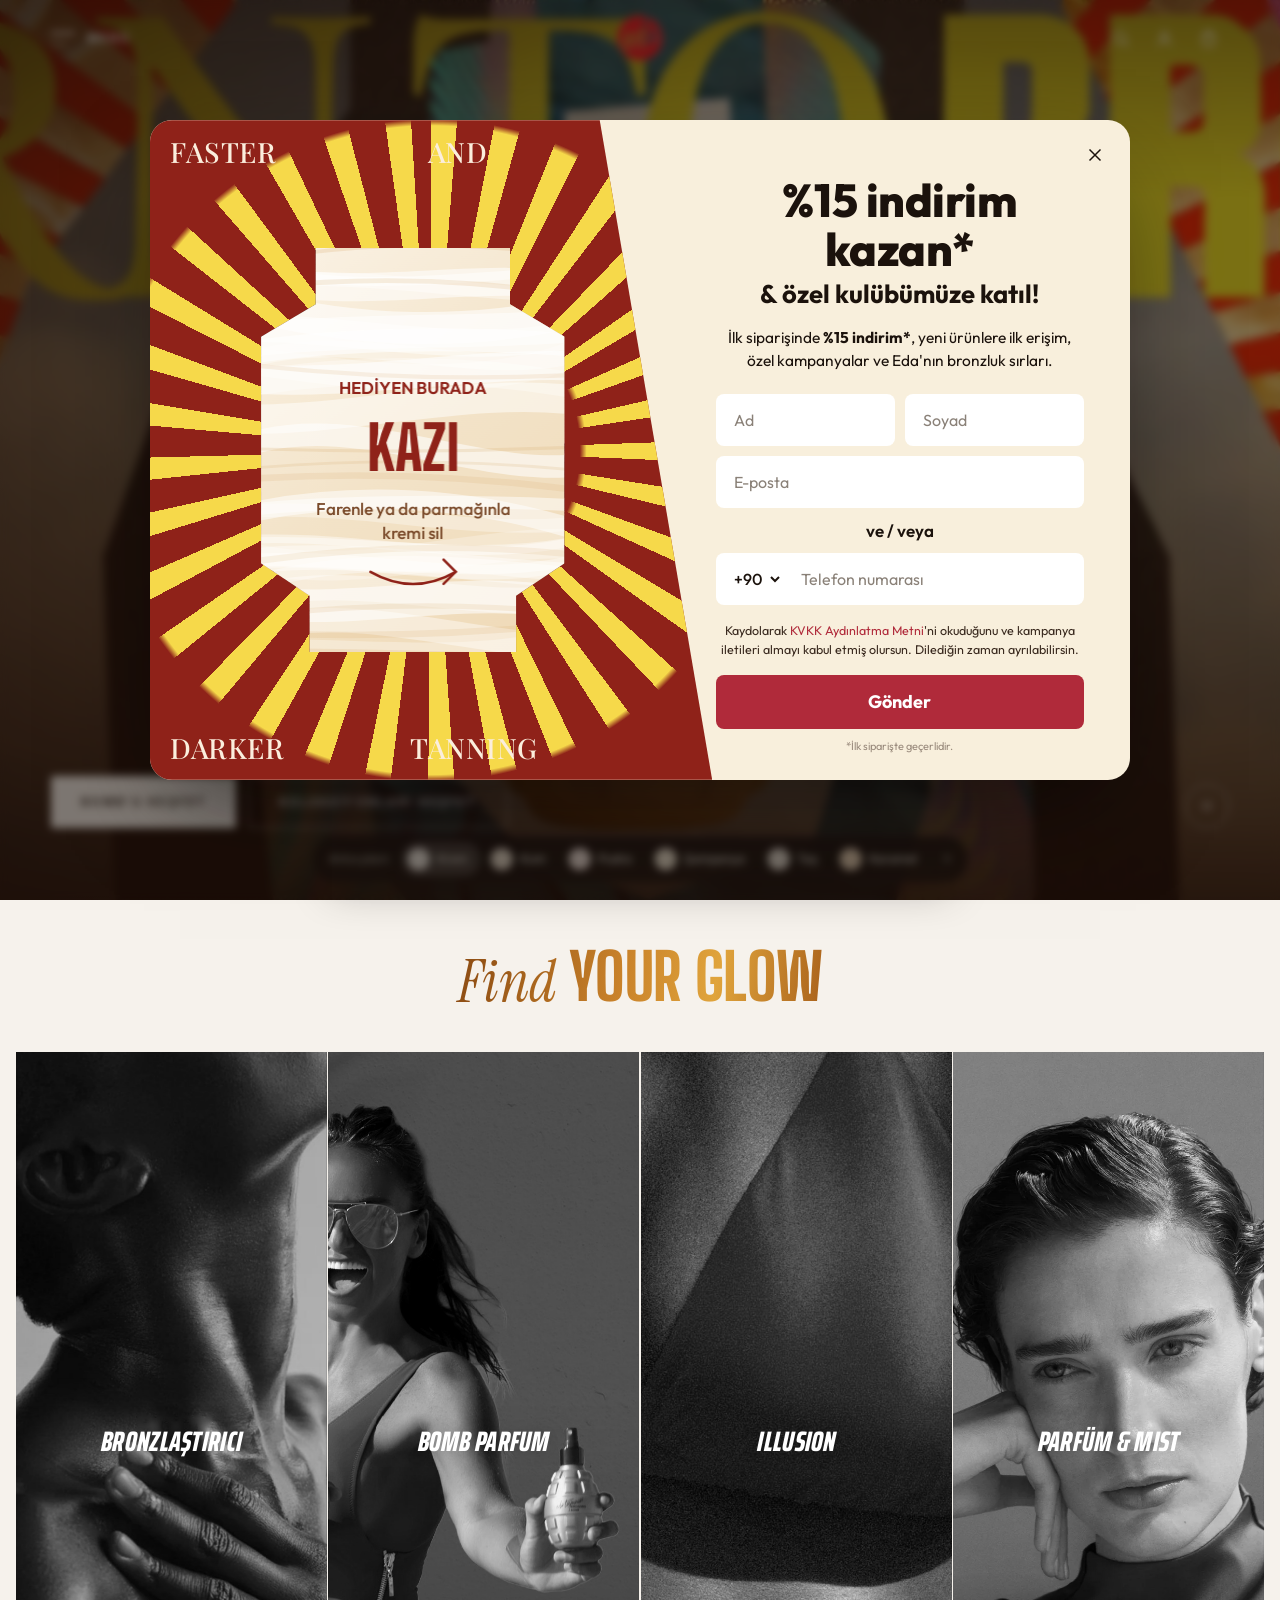
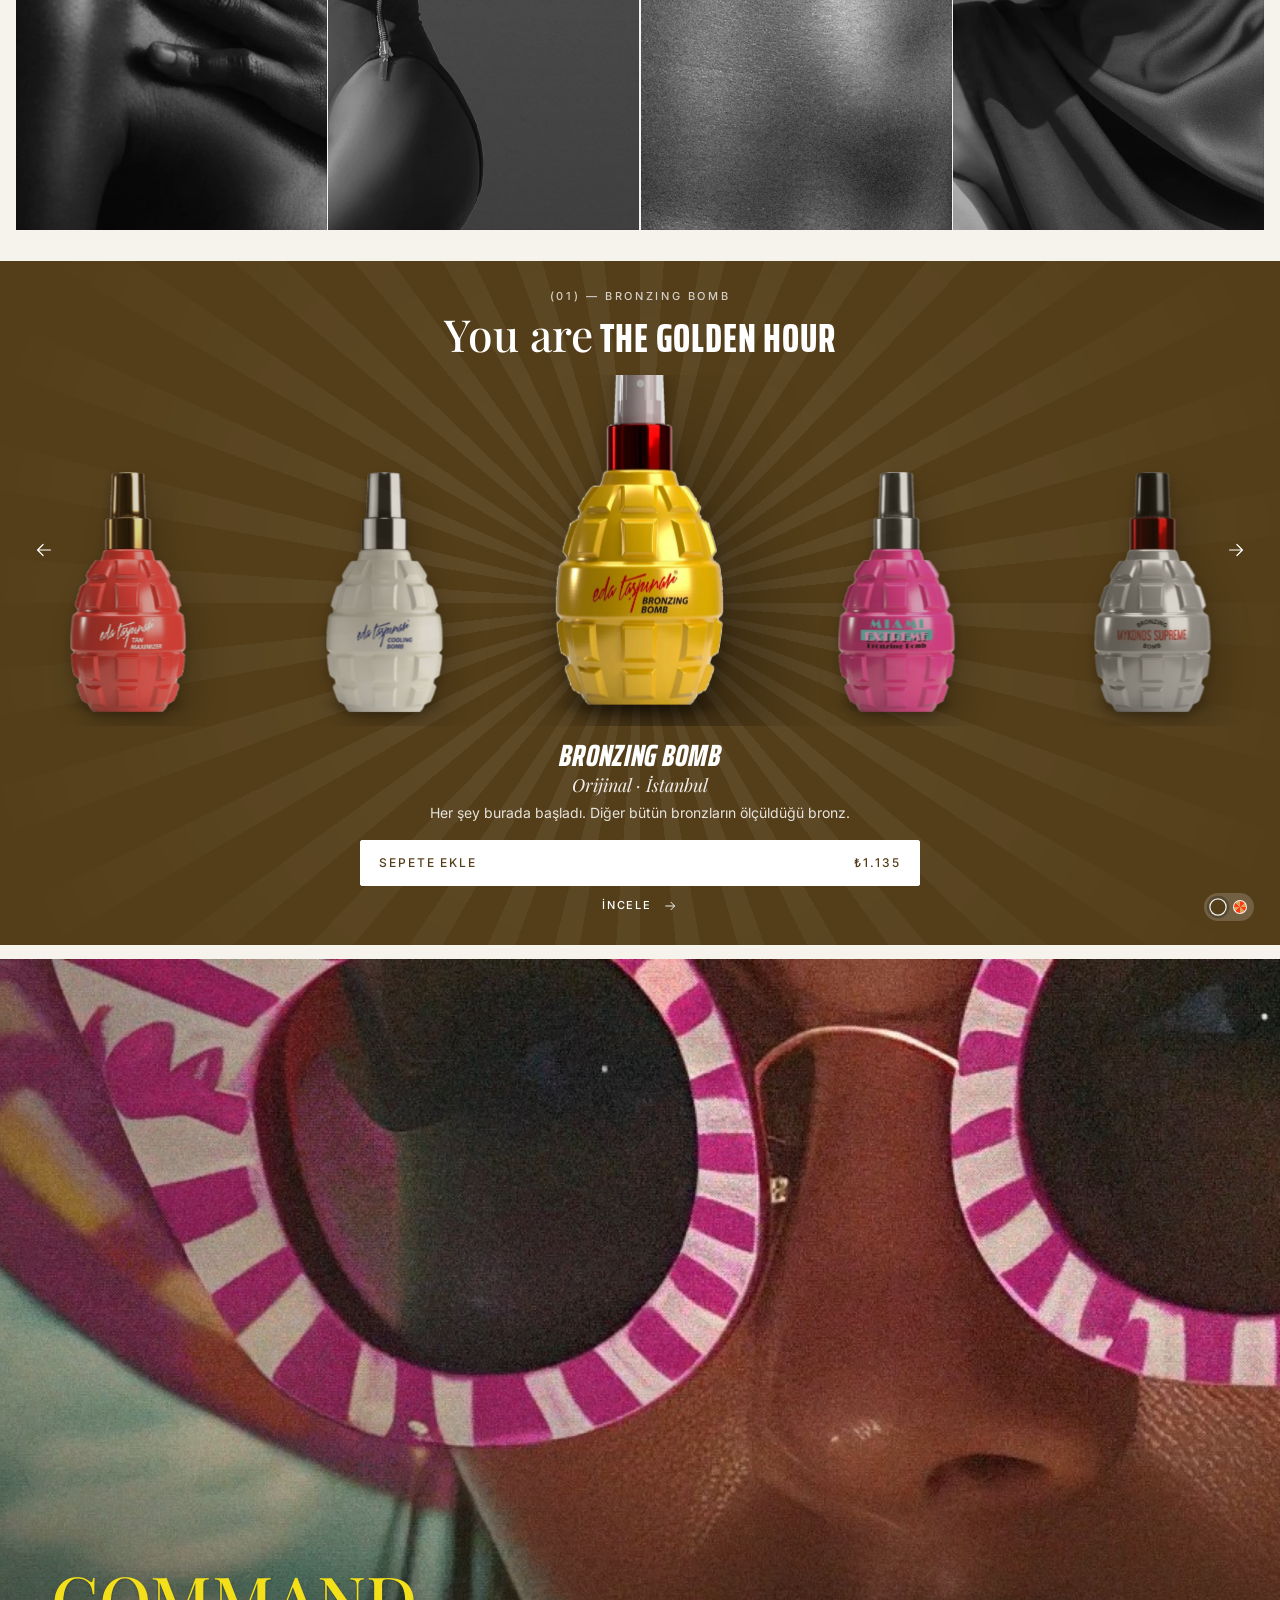
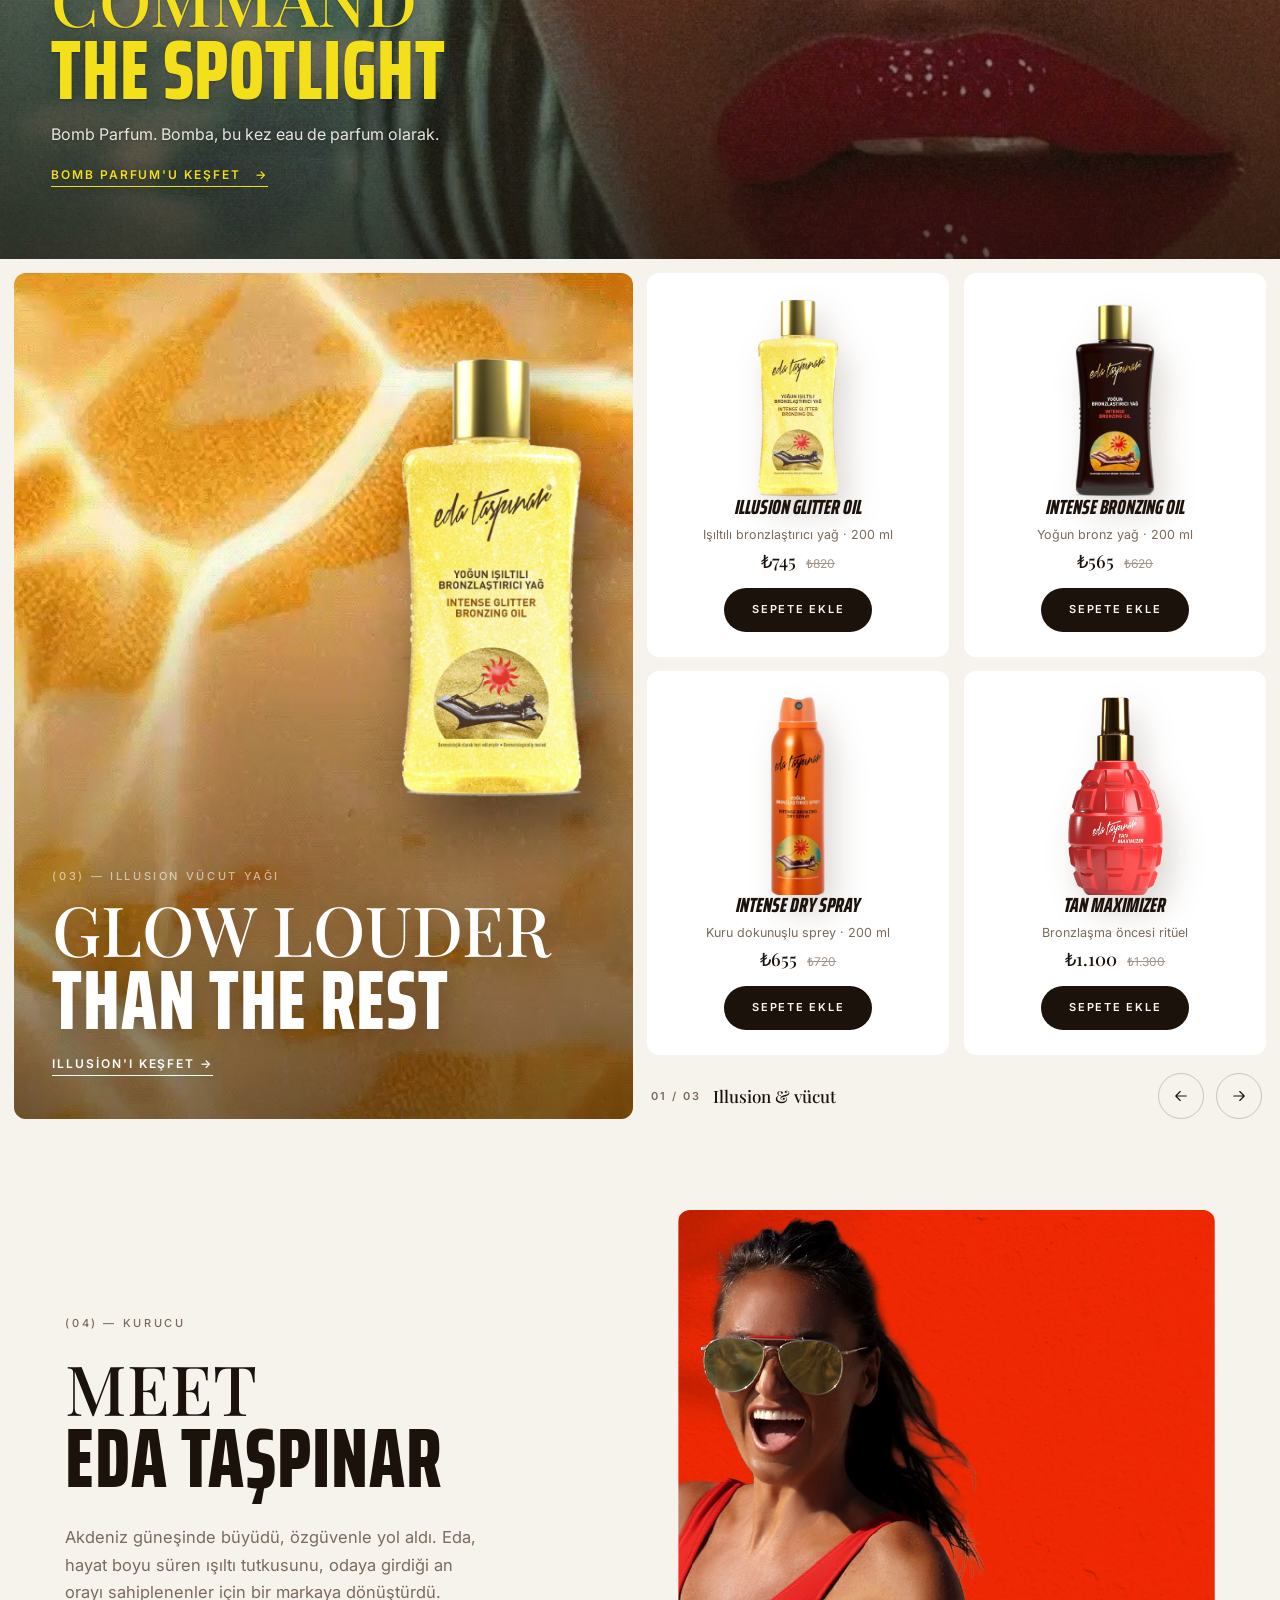
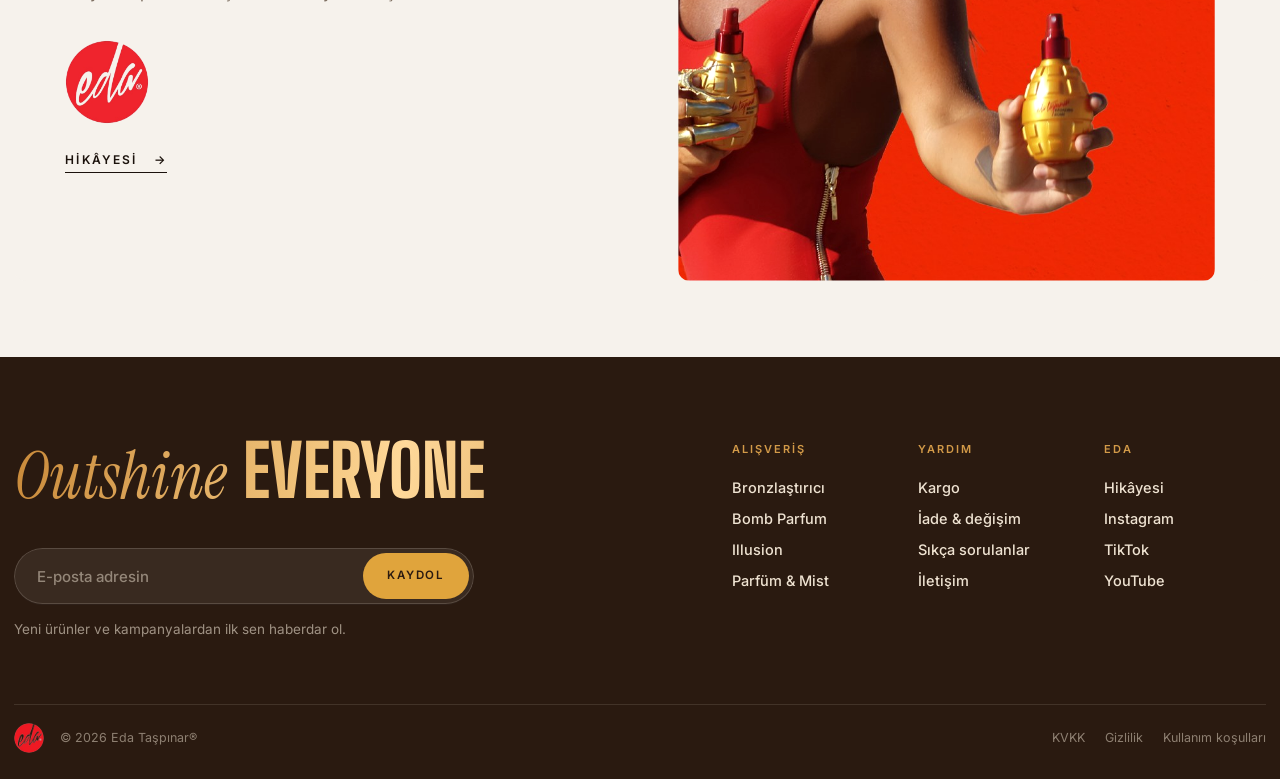
==== commit a22c77ea: "Revize Modu eklendi (Marmara B2C akışı) ve Vercel ayarı Sitede öğeye tıklayıp not bırakma; notlar ap" ====
--- a/site/index.html
+++ b/site/index.html
@@ -10,6 +10,7 @@
 <link href="https://fonts.googleapis.com/css2?family=Saira+Extra+Condensed:wght@600;700;800&family=Saira:ital,wdth,wght@0,62.5..100,600..800;1,62.5..100,600..800&family=Anton&family=Outfit:wght@400;500;600;700;800&family=Big+Shoulders+Display:wght@800&family=Instrument+Serif:ital@0;1&family=Bodoni+Moda:opsz,wght@6..96,400&family=Playfair+Display:ital,wght@0,500;0,600;1,500&family=Inter:wght@400;500;600&display=swap" rel="stylesheet">
 <link rel="stylesheet" href="styles.css?v=105">
 <script>(function(){var t=new URLSearchParams(location.search).get("bg");try{t=t||localStorage.getItem("eda-bg");if(new URLSearchParams(location.search).has("palet"))localStorage.removeItem("eda-pal-off")}catch(e){}if(t)document.documentElement.setAttribute("data-bg",t)})();</script>
+<link rel="stylesheet" href="revize.css?v=3">
 </head>
 <body>
 
@@ -190,5 +191,6 @@
 
 <script src="data.js?v=89"></script>
 <script src="main.js?v=105"></script>
+<script src="revize.js?v=2" defer></script>
 </body>
 </html>
--- a/site/revize.css
+++ b/site/revize.css
@@ -0,0 +1,90 @@
+/* Eda Taşpınar — Revize Modu. Siteden ayrışsın diye koyu zemin + bronz-altın vurgu. */
+.rv{--rv-ink:#1b120c;--rv-gold:#c9822a;--rv-gold2:#e0a43c;--rv-soft:#fbf5ea;--rv-line:rgba(27,18,12,.14);
+  position:fixed;left:0;right:0;bottom:0;z-index:9999;pointer-events:none;font:400 14px/1.45 "Outfit",system-ui,sans-serif;color:var(--rv-ink);letter-spacing:0}
+.rv *{box-sizing:border-box}
+:where(.rv) :where(button,input,textarea,em,b,small,span,p){font-family:inherit;letter-spacing:inherit}
+:where(.rv) :where(input,textarea){color:inherit}
+.rv > *{pointer-events:auto}
+
+/* mod açıkken imleç "seçiyorum" der; seçilen öğe altın çerçeveyle işaretlenir */
+body.rv-acik,body.rv-acik *{cursor:crosshair!important}
+body.rv-acik .rv,body.rv-acik .rv *{cursor:auto!important}
+body.rv-acik .rv button,body.rv-acik .rv label{cursor:pointer!important}
+.rv-vurgu{outline:2px solid #c9822a!important;outline-offset:2px!important;box-shadow:0 0 0 6px rgba(224,164,60,.18)!important}
+
+/* alt orta: düğme + not çubuğu */
+.rv-cubuk{position:fixed;left:50%;bottom:18px;transform:translateX(-50%);display:flex;align-items:center;gap:8px;padding:6px;border-radius:999px;transition:bottom .5s cubic-bezier(.22,.8,.2,1)}
+.rv-cubuk--acik{background:#fff;box-shadow:0 14px 40px rgba(27,18,12,.22)}
+body.by-bar-on .rv-cubuk{bottom:92px}
+.rv-fab{display:inline-flex;align-items:center;gap:10px;height:44px;padding:0 20px 0 16px;border:0;border-radius:999px;background:var(--rv-ink);color:#fff;
+  font-weight:500;font-size:12px;letter-spacing:.14em;text-transform:uppercase;white-space:nowrap;box-shadow:0 12px 30px rgba(27,18,12,.28);cursor:pointer;transition:background .3s}
+.rv-cubuk--acik .rv-fab{box-shadow:none}
+.rv-isik{width:10px;height:10px;border-radius:50%;background:linear-gradient(135deg,var(--rv-gold2),var(--rv-gold));box-shadow:0 0 0 3px rgba(224,164,60,.25)}
+.rv-cubuk--acik .rv-isik{animation:rvYan 1.2s infinite}
+@keyframes rvYan{50%{opacity:.3}}
+.rv-rozet{display:grid;place-items:center;min-width:22px;height:22px;padding:0 6px;border-radius:999px;background:var(--rv-gold2);color:var(--rv-ink);font-size:11px;letter-spacing:0;font-weight:600}
+.rv-kisa{display:none}
+.rv-cubuk-yazi{padding:0 6px 0 8px;font-size:13px;color:#6b5a4a;white-space:nowrap}
+
+.rv-btn{height:40px;padding:0 18px;border:0;border-radius:999px;background:var(--rv-ink);color:#fff;font-size:13px;font-weight:500;cursor:pointer;transition:opacity .2s,background .2s}
+.rv-btn:disabled{opacity:.35;cursor:default}
+.rv-btn--sade{background:#f1ebe2;color:var(--rv-ink)}
+.rv-btn--sade:hover{background:#e9e0d3}
+.rv-btn--altin{background:linear-gradient(100deg,#8a4a12,#c9822a 45%,#e0a43c 70%,#a8601a);color:#fff;text-shadow:0 1px 2px rgba(60,30,0,.25)}
+.rv-link{border:0;background:none;padding:0;color:#8a4a12;text-decoration:underline;text-underline-offset:3px;font-size:12px;cursor:pointer}
+
+/* paneller */
+.rv-panel{position:fixed;left:50%;bottom:78px;transform:translateX(-50%);width:min(400px,calc(100vw - 24px));max-height:min(72vh,600px);overflow-y:auto;
+  padding:20px;border-radius:16px;background:#fff;box-shadow:0 24px 64px rgba(27,18,12,.26);animation:rvGel .25s cubic-bezier(.22,.8,.2,1)}
+body.by-bar-on .rv-panel{bottom:152px}
+@keyframes rvGel{from{opacity:0;transform:translate(-50%,10px)}}
+.rv-baslik{display:flex;align-items:center;gap:8px;margin:0;font-size:11px;font-weight:600;letter-spacing:.16em;text-transform:uppercase;color:#8a4a12}
+.rv-aciklama{margin:6px 0 12px;font-size:13px;color:#7a6b5d}
+.rv-alinti{margin:10px 0 0;padding-left:10px;border-left:2px solid var(--rv-gold);font-size:13px;color:#5a4a3c}
+.rv-alan,.rv-metin{display:block;width:100%;margin-top:8px;padding:11px 13px;border:1px solid var(--rv-line);border-radius:10px;background:#fff;outline:0;font-size:14px;transition:border-color .2s}
+.rv-alan:focus,.rv-metin:focus{border-color:var(--rv-gold)}
+.rv-metin{resize:vertical;min-height:84px;margin-top:12px}
+.rv-eylemler{display:grid;grid-template-columns:1fr 1fr;gap:6px;margin-top:14px}
+.rv-sec{height:40px;border:1px solid var(--rv-line);border-radius:10px;background:#fff;font-size:13px;font-weight:500;cursor:pointer;transition:background .2s,border-color .2s,color .2s}
+.rv-sec:hover{border-color:#bfae9a}
+.rv-sec--aktif.rv-sec--kalsin{background:#1f7a46;border-color:#1f7a46;color:#fff}
+.rv-sec--aktif.rv-sec--kaldir{background:#b3261e;border-color:#b3261e;color:#fff}
+.rv-sec--aktif.rv-sec--degistir{background:#c9822a;border-color:#c9822a;color:#fff}
+.rv-sec--aktif.rv-sec--ekle{background:#1d5fa8;border-color:#1d5fa8;color:#fff}
+.rv-satir{display:flex;align-items:center;gap:8px;margin-top:12px;font-size:13px;cursor:pointer}
+.rv-satir input{width:16px;height:16px;accent-color:#b3261e}
+.rv-gorseller{display:flex;gap:8px;flex-wrap:wrap;margin-top:10px}
+.rv-gorsel{position:relative;width:68px;height:68px;border-radius:10px;overflow:hidden;border:1px solid var(--rv-line)}
+.rv-gorsel img{width:100%;height:100%;object-fit:cover;display:block}
+.rv-gorsel button{position:absolute;top:3px;right:3px;width:20px;height:20px;border:0;border-radius:50%;background:rgba(0,0,0,.7);color:#fff;font-size:13px;line-height:20px;padding:0;cursor:pointer}
+.rv-gorsel-ekle{display:flex;align-items:center;gap:10px;flex-wrap:wrap;margin-top:10px;padding:10px 12px;border:1px dashed #d9b67a;border-radius:10px;background:var(--rv-soft);color:#8a4a12;font-size:13px;font-weight:500;cursor:pointer}
+.rv-ipucu{font-weight:400;font-size:12px;color:#9a8b7d}
+.rv-dugmeler{display:flex;justify-content:flex-end;gap:8px;margin-top:16px}
+
+.rv-panel--liste{padding:16px 16px 10px}
+.rv-kayit{display:flex;align-items:flex-start;gap:10px;padding:10px 4px;border-bottom:1px solid var(--rv-line)}
+.rv-kayit:last-child{border-bottom:0}
+.rv-kayit span{flex:1;min-width:0;display:flex;flex-direction:column;gap:2px}
+.rv-kayit b{font-weight:600;font-size:13px}
+.rv-kayit small{font-size:12px;color:#7a6b5d}
+.rv-kayit em{font:400 13px/1.4 "Outfit",system-ui,sans-serif;font-style:normal;color:#3a2a1e}
+.rv-kayit > button{width:26px;height:26px;border:0;border-radius:50%;background:#f1ebe2;font-size:15px;line-height:26px;padding:0;cursor:pointer;flex:none}
+.rv-nokta{flex:none;width:10px;height:10px;margin-top:5px;border-radius:50%}
+.rv-nokta--kalsin{background:#1f7a46}.rv-nokta--kaldir{background:#b3261e}.rv-nokta--degistir{background:#c9822a}.rv-nokta--ekle{background:#1d5fa8}
+
+.rv-durum{position:fixed;left:50%;top:84px;transform:translateX(-50%);display:flex;align-items:center;flex-wrap:wrap;gap:10px;max-width:min(560px,calc(100vw - 24px));
+  padding:12px 40px 12px 16px;border-radius:12px;background:var(--rv-ink);color:#fff;font-size:13px;box-shadow:0 14px 40px rgba(27,18,12,.3);animation:rvGel2 .25s ease}
+.rv-durum--hata{background:#7a1a14}
+.rv-durum .rv-link{color:#f3d9a6}
+.rv-durum-x{position:absolute;right:8px;top:50%;margin-top:-13px;width:26px;height:26px;border:0;background:none;color:#fff;font-size:18px;line-height:26px;cursor:pointer}
+@keyframes rvGel2{from{opacity:0;transform:translate(-50%,-8px)}}
+
+@media (max-width:768px){
+  .rv-cubuk{bottom:70px;max-width:calc(100vw - 16px)}
+  body.by-bar-on .rv-cubuk{bottom:134px}
+  .rv-fab{height:40px;padding:0 14px;font-size:11px}
+  .rv-uzun{display:none}.rv-kisa{display:inline}
+  .rv-cubuk-yazi{display:none}
+  .rv-panel{bottom:120px;max-height:calc(100vh - 200px)}
+  body.by-bar-on .rv-panel{bottom:184px;max-height:calc(100vh - 260px)}
+}
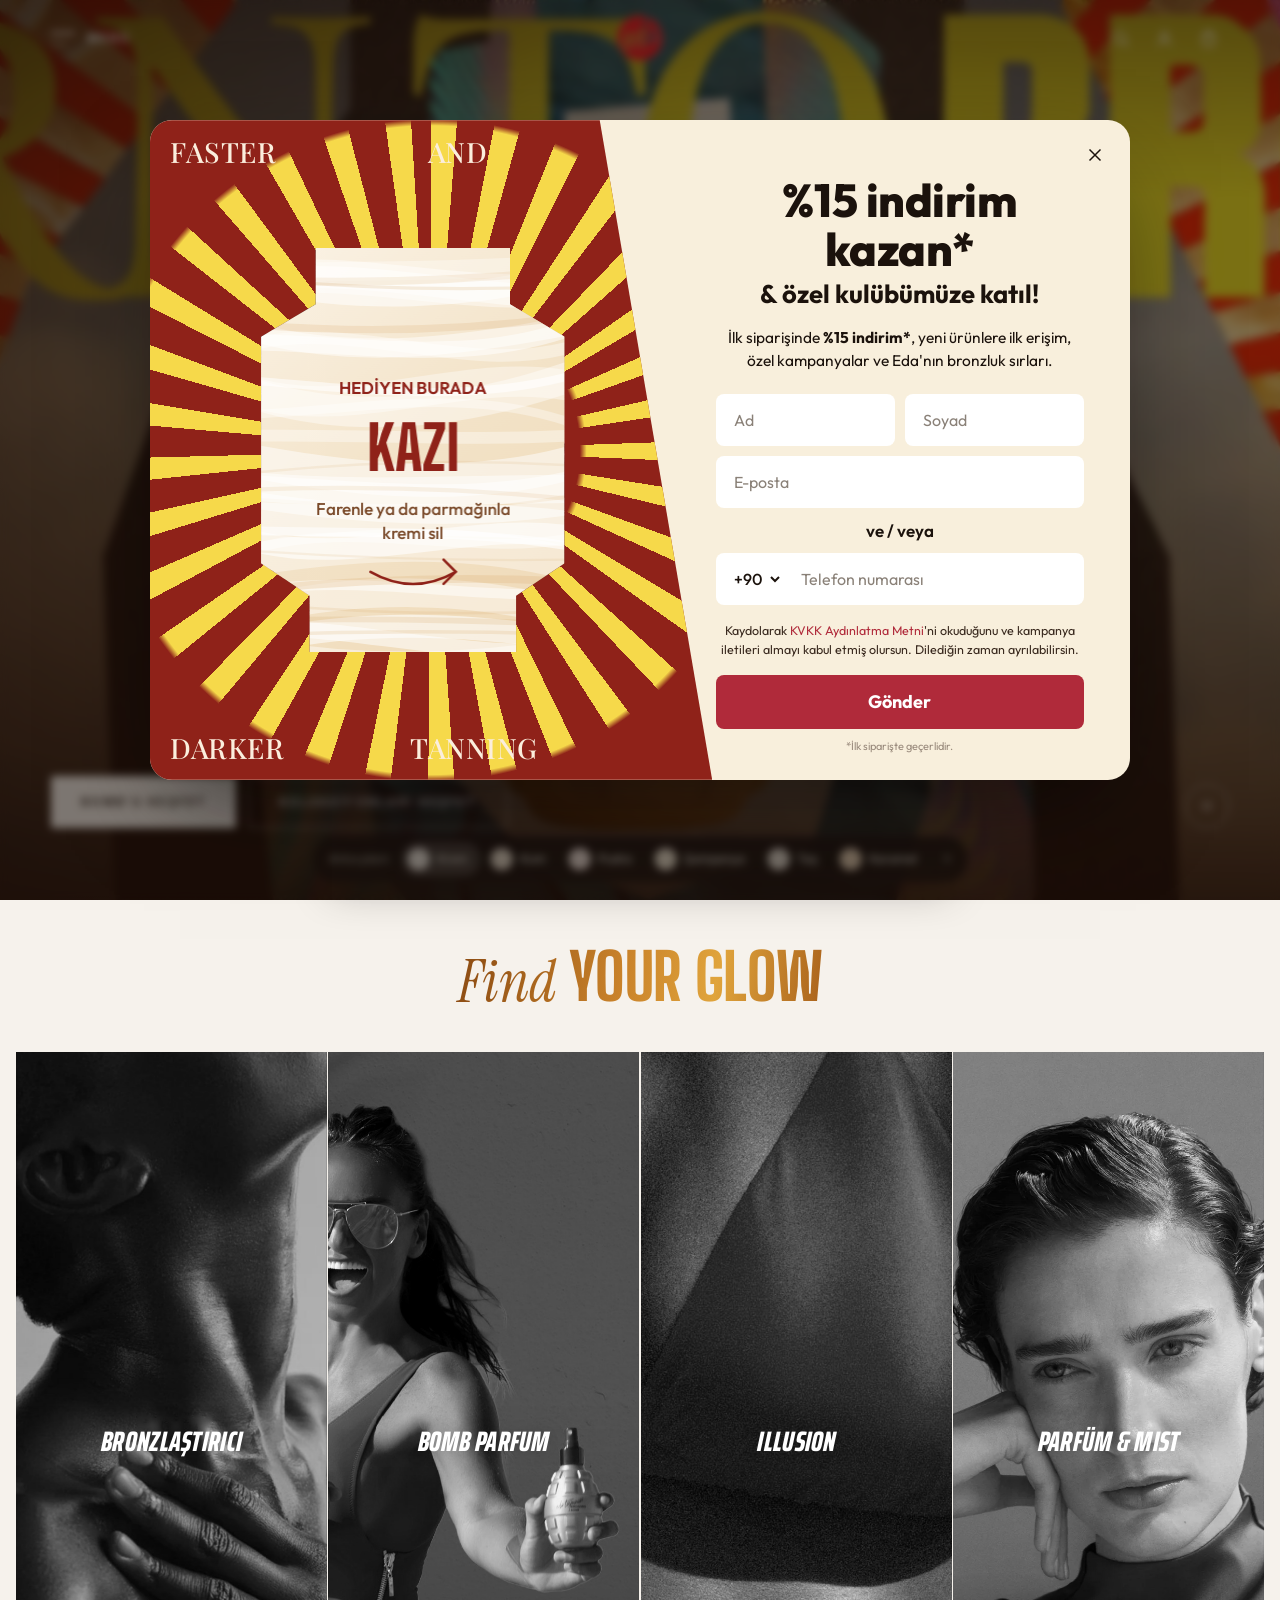
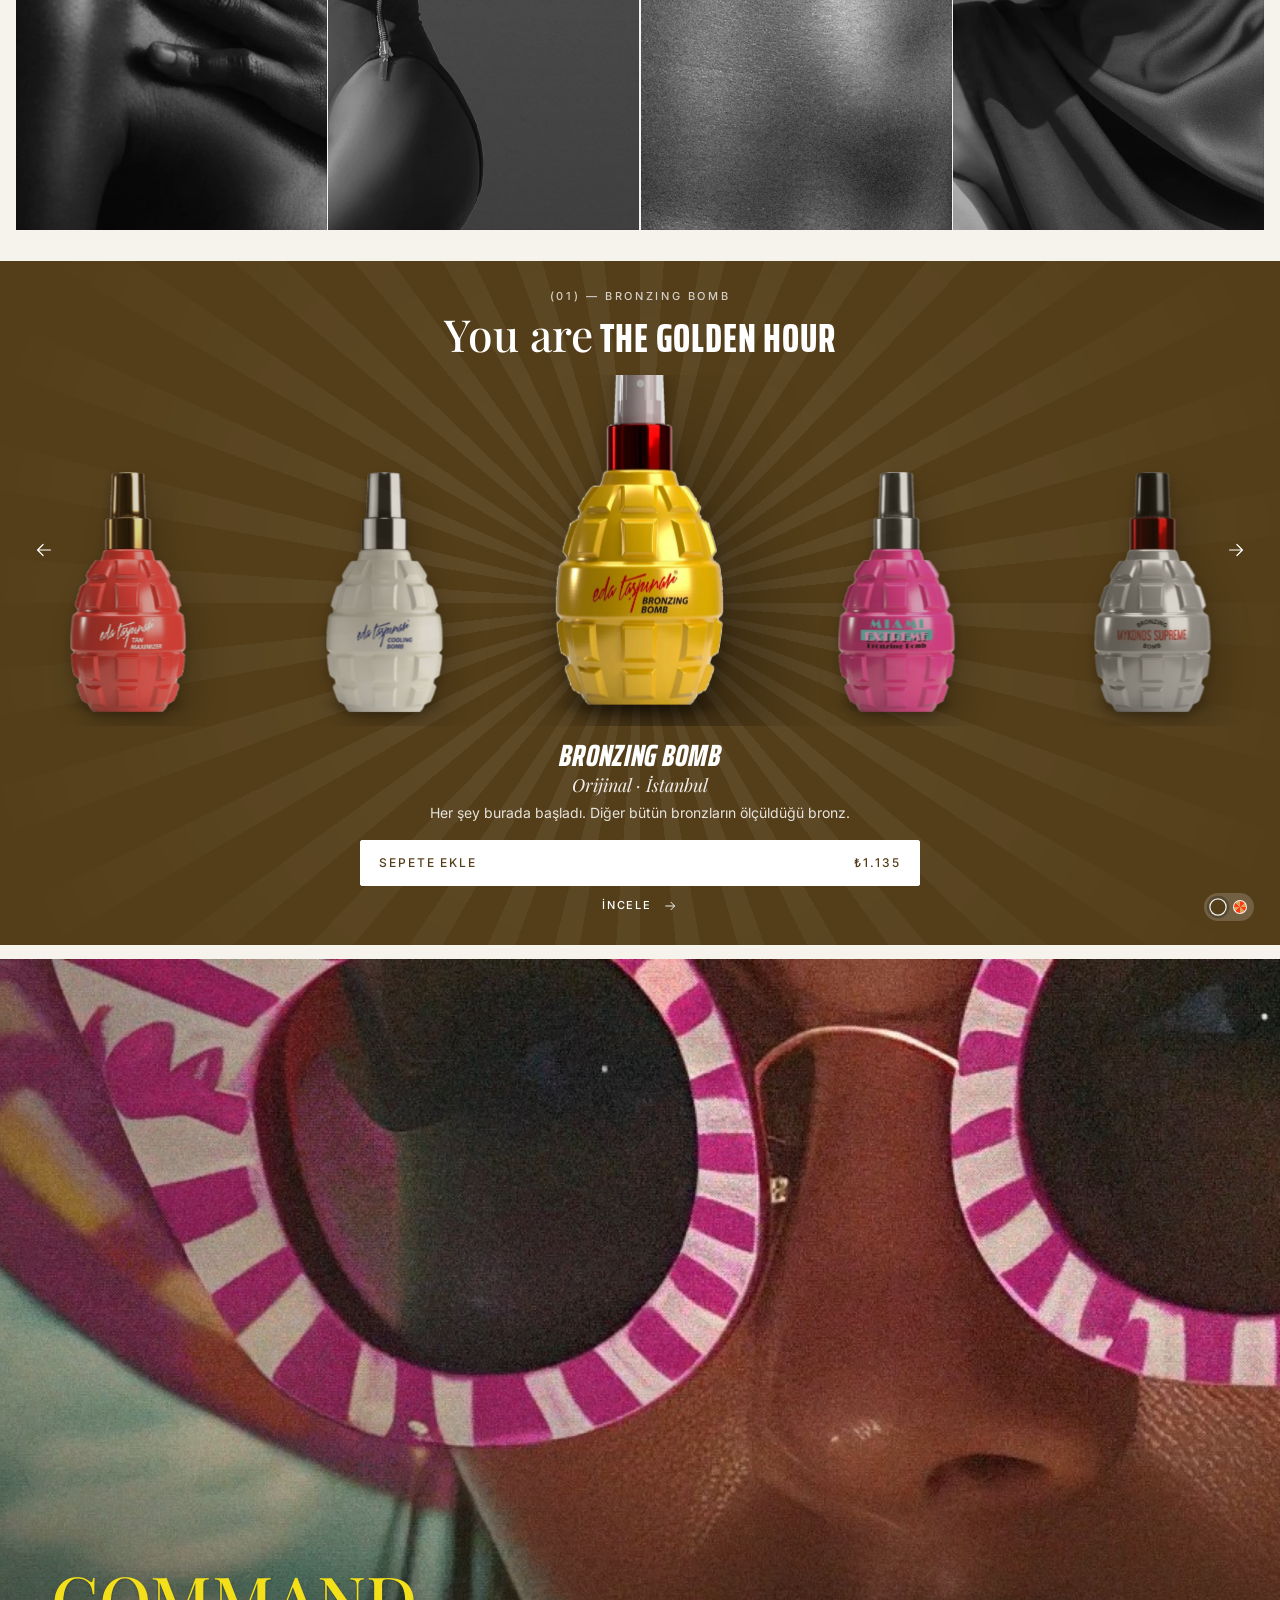
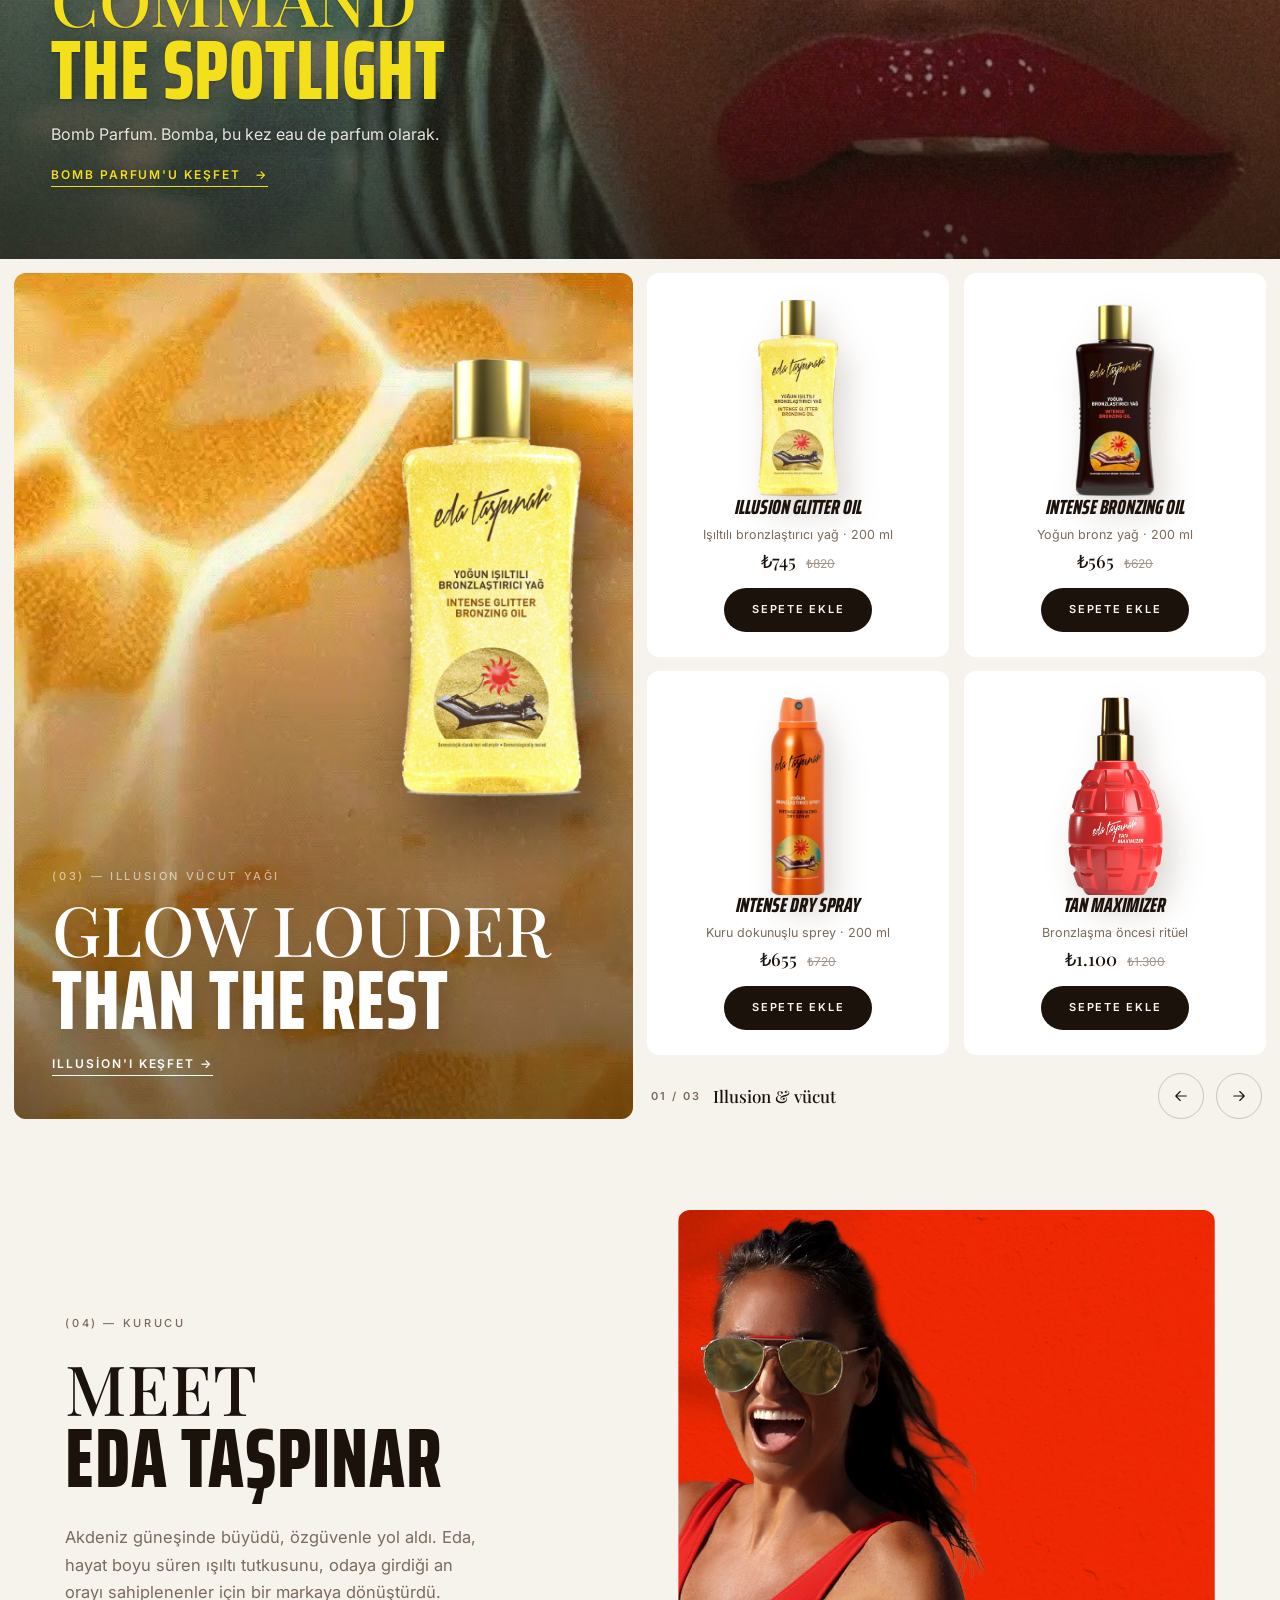
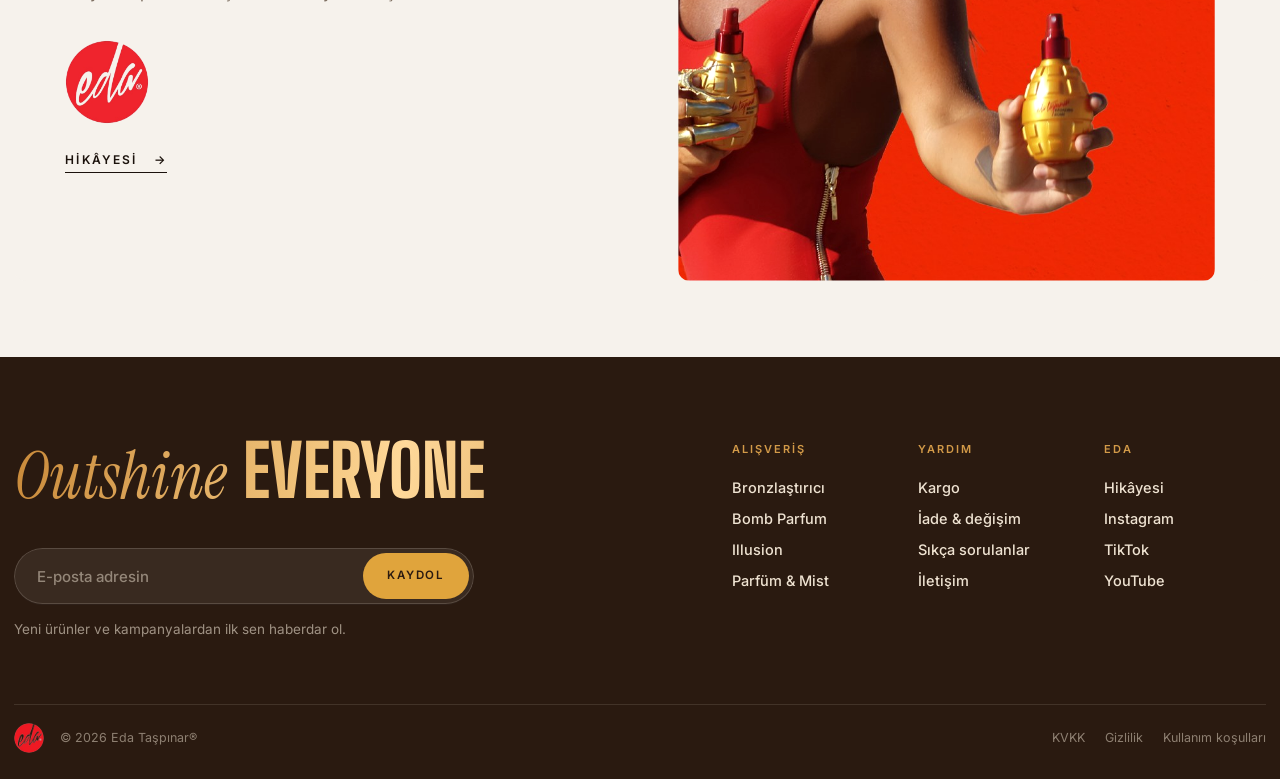
==== commit 4cd6b4ab: "Revize düğmesi sağa alındı, beyaz şerit giderildi Kök sınıf adı 'rv' sitenin yorum kartı sınıfıyla ç" ====
--- a/site/index.html
+++ b/site/index.html
@@ -10,7 +10,7 @@
 <link href="https://fonts.googleapis.com/css2?family=Saira+Extra+Condensed:wght@600;700;800&family=Saira:ital,wdth,wght@0,62.5..100,600..800;1,62.5..100,600..800&family=Anton&family=Outfit:wght@400;500;600;700;800&family=Big+Shoulders+Display:wght@800&family=Instrument+Serif:ital@0;1&family=Bodoni+Moda:opsz,wght@6..96,400&family=Playfair+Display:ital,wght@0,500;0,600;1,500&family=Inter:wght@400;500;600&display=swap" rel="stylesheet">
 <link rel="stylesheet" href="styles.css?v=105">
 <script>(function(){var t=new URLSearchParams(location.search).get("bg");try{t=t||localStorage.getItem("eda-bg");if(new URLSearchParams(location.search).has("palet"))localStorage.removeItem("eda-pal-off")}catch(e){}if(t)document.documentElement.setAttribute("data-bg",t)})();</script>
-<link rel="stylesheet" href="revize.css?v=3">
+<link rel="stylesheet" href="revize.css?v=4">
 </head>
 <body>
 
@@ -191,6 +191,6 @@
 
 <script src="data.js?v=89"></script>
 <script src="main.js?v=105"></script>
-<script src="revize.js?v=2" defer></script>
+<script src="revize.js?v=4" defer></script>
 </body>
 </html>
--- a/site/revize.css
+++ b/site/revize.css
@@ -1,21 +1,22 @@
 /* Eda Taşpınar — Revize Modu. Siteden ayrışsın diye koyu zemin + bronz-altın vurgu. */
-.rv{--rv-ink:#1b120c;--rv-gold:#c9822a;--rv-gold2:#e0a43c;--rv-soft:#fbf5ea;--rv-line:rgba(27,18,12,.14);
+.rvz{--rv-ink:#1b120c;--rv-gold:#c9822a;--rv-gold2:#e0a43c;--rv-soft:#fbf5ea;--rv-line:rgba(27,18,12,.14);
   position:fixed;left:0;right:0;bottom:0;z-index:9999;pointer-events:none;font:400 14px/1.45 "Outfit",system-ui,sans-serif;color:var(--rv-ink);letter-spacing:0}
-.rv *{box-sizing:border-box}
-:where(.rv) :where(button,input,textarea,em,b,small,span,p){font-family:inherit;letter-spacing:inherit}
-:where(.rv) :where(input,textarea){color:inherit}
-.rv > *{pointer-events:auto}
+.rvz *{box-sizing:border-box}
+:where(.rvz) :where(button,input,textarea,em,b,small,span,p){font-family:inherit;letter-spacing:inherit}
+:where(.rvz) :where(input,textarea){color:inherit}
+.rvz > *{pointer-events:auto}
 
 /* mod açıkken imleç "seçiyorum" der; seçilen öğe altın çerçeveyle işaretlenir */
 body.rv-acik,body.rv-acik *{cursor:crosshair!important}
-body.rv-acik .rv,body.rv-acik .rv *{cursor:auto!important}
-body.rv-acik .rv button,body.rv-acik .rv label{cursor:pointer!important}
+body.rv-acik .rvz,body.rv-acik .rvz *{cursor:auto!important}
+body.rv-acik .rvz button,body.rv-acik .rvz label{cursor:pointer!important}
 .rv-vurgu{outline:2px solid #c9822a!important;outline-offset:2px!important;box-shadow:0 0 0 6px rgba(224,164,60,.18)!important}
 
 /* alt orta: düğme + not çubuğu */
-.rv-cubuk{position:fixed;left:50%;bottom:18px;transform:translateX(-50%);display:flex;align-items:center;gap:8px;padding:6px;border-radius:999px;transition:bottom .5s cubic-bezier(.22,.8,.2,1)}
+.rv-cubuk{position:fixed;right:18px;bottom:18px;display:flex;align-items:center;gap:8px;padding:6px;border-radius:999px;transition:bottom .5s cubic-bezier(.22,.8,.2,1)}
 .rv-cubuk--acik{background:#fff;box-shadow:0 14px 40px rgba(27,18,12,.22)}
-body.by-bar-on .rv-cubuk{bottom:92px}
+body.pdp-by .rv-cubuk{bottom:72px}
+body.by-bar-on .rv-cubuk{bottom:148px}
 .rv-fab{display:inline-flex;align-items:center;gap:10px;height:44px;padding:0 20px 0 16px;border:0;border-radius:999px;background:var(--rv-ink);color:#fff;
   font-weight:500;font-size:12px;letter-spacing:.14em;text-transform:uppercase;white-space:nowrap;box-shadow:0 12px 30px rgba(27,18,12,.28);cursor:pointer;transition:background .3s}
 .rv-cubuk--acik .rv-fab{box-shadow:none}
@@ -34,10 +35,11 @@
 .rv-link{border:0;background:none;padding:0;color:#8a4a12;text-decoration:underline;text-underline-offset:3px;font-size:12px;cursor:pointer}
 
 /* paneller */
-.rv-panel{position:fixed;left:50%;bottom:78px;transform:translateX(-50%);width:min(400px,calc(100vw - 24px));max-height:min(72vh,600px);overflow-y:auto;
+.rv-panel{position:fixed;right:18px;bottom:78px;width:min(400px,calc(100vw - 24px));max-height:min(72vh,600px);overflow-y:auto;
   padding:20px;border-radius:16px;background:#fff;box-shadow:0 24px 64px rgba(27,18,12,.26);animation:rvGel .25s cubic-bezier(.22,.8,.2,1)}
-body.by-bar-on .rv-panel{bottom:152px}
-@keyframes rvGel{from{opacity:0;transform:translate(-50%,10px)}}
+body.pdp-by .rv-panel{bottom:132px}
+body.by-bar-on .rv-panel{bottom:208px}
+@keyframes rvGel{from{opacity:0;transform:translateY(10px)}}
 .rv-baslik{display:flex;align-items:center;gap:8px;margin:0;font-size:11px;font-weight:600;letter-spacing:.16em;text-transform:uppercase;color:#8a4a12}
 .rv-aciklama{margin:6px 0 12px;font-size:13px;color:#7a6b5d}
 .rv-alinti{margin:10px 0 0;padding-left:10px;border-left:2px solid var(--rv-gold);font-size:13px;color:#5a4a3c}
@@ -80,11 +82,13 @@
 @keyframes rvGel2{from{opacity:0;transform:translate(-50%,-8px)}}
 
 @media (max-width:768px){
-  .rv-cubuk{bottom:70px;max-width:calc(100vw - 16px)}
+  .rv-cubuk{right:12px;bottom:70px;max-width:calc(100vw - 24px)}
+  body.pdp-by .rv-cubuk{bottom:70px}
   body.by-bar-on .rv-cubuk{bottom:134px}
   .rv-fab{height:40px;padding:0 14px;font-size:11px}
   .rv-uzun{display:none}.rv-kisa{display:inline}
   .rv-cubuk-yazi{display:none}
-  .rv-panel{bottom:120px;max-height:calc(100vh - 200px)}
+  .rv-panel{right:12px;bottom:120px;max-height:calc(100vh - 200px)}
+  body.pdp-by .rv-panel{bottom:120px}
   body.by-bar-on .rv-panel{bottom:184px;max-height:calc(100vh - 260px)}
 }
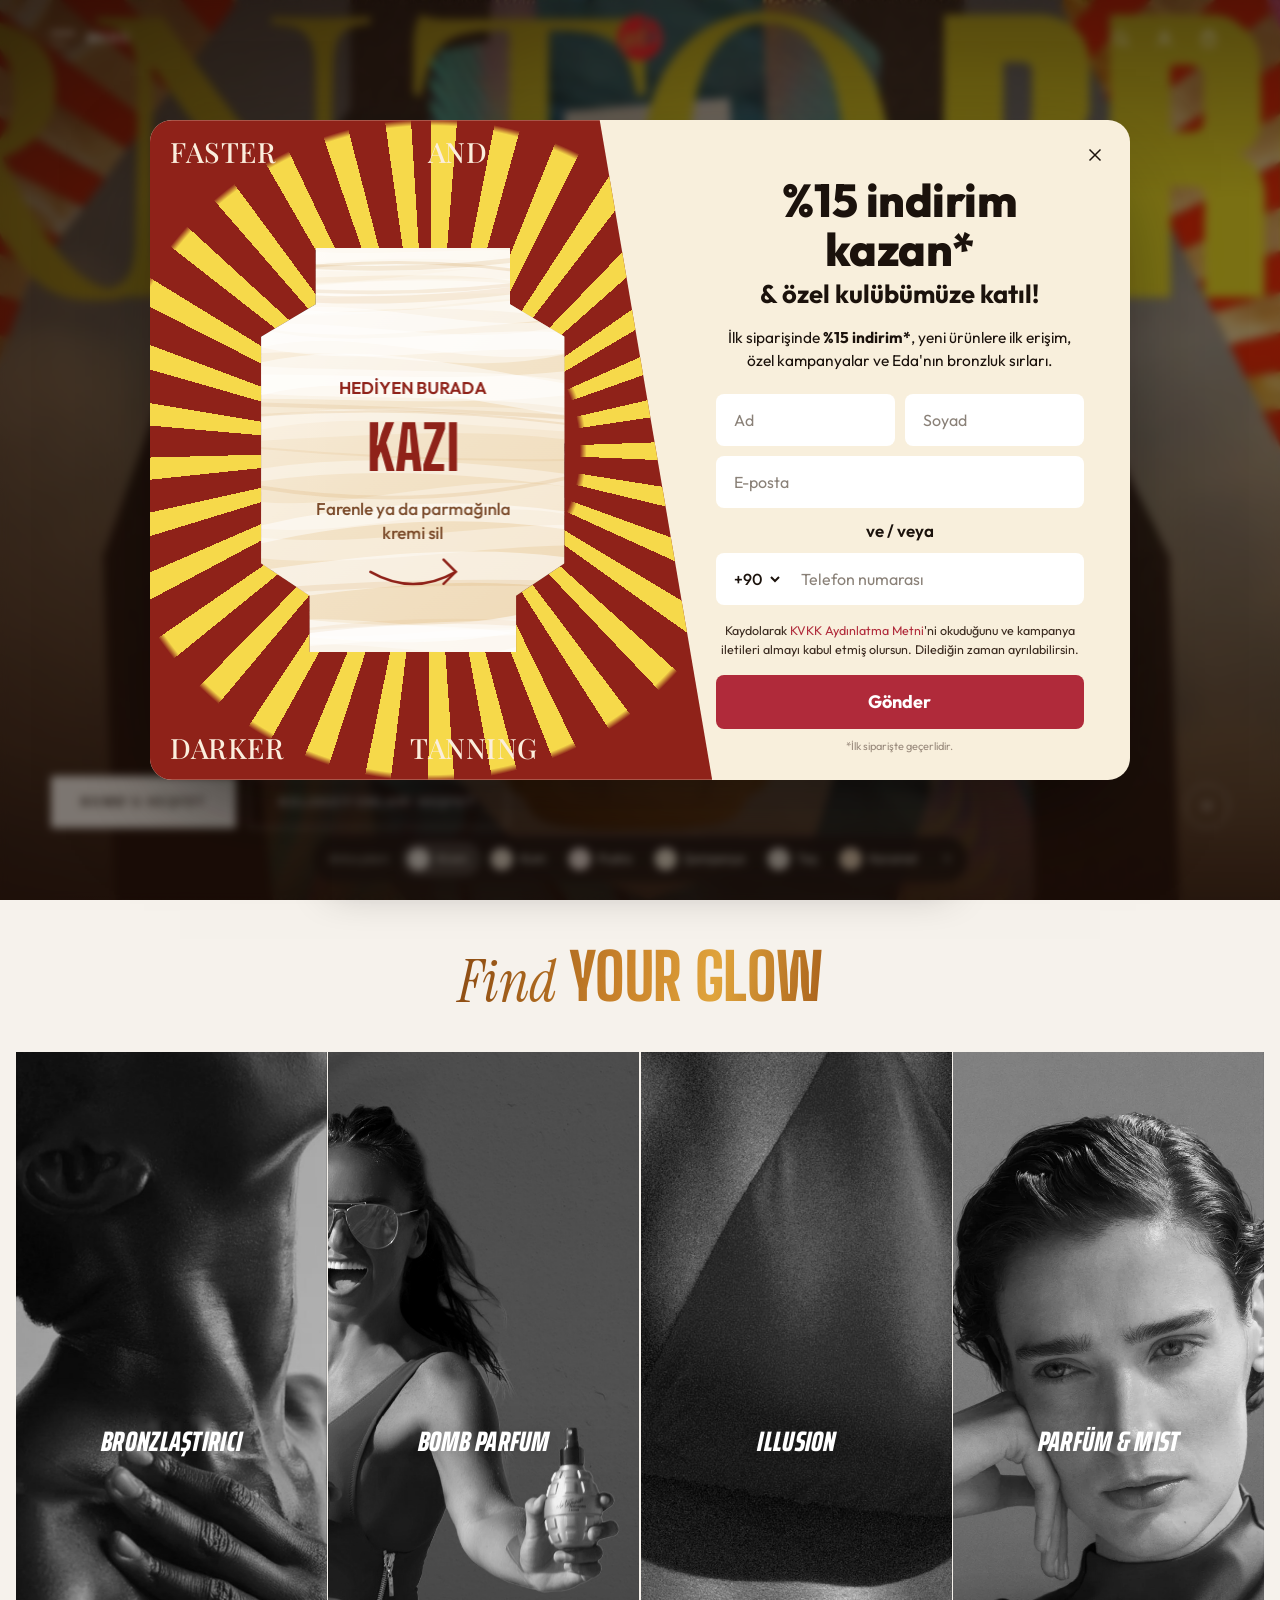
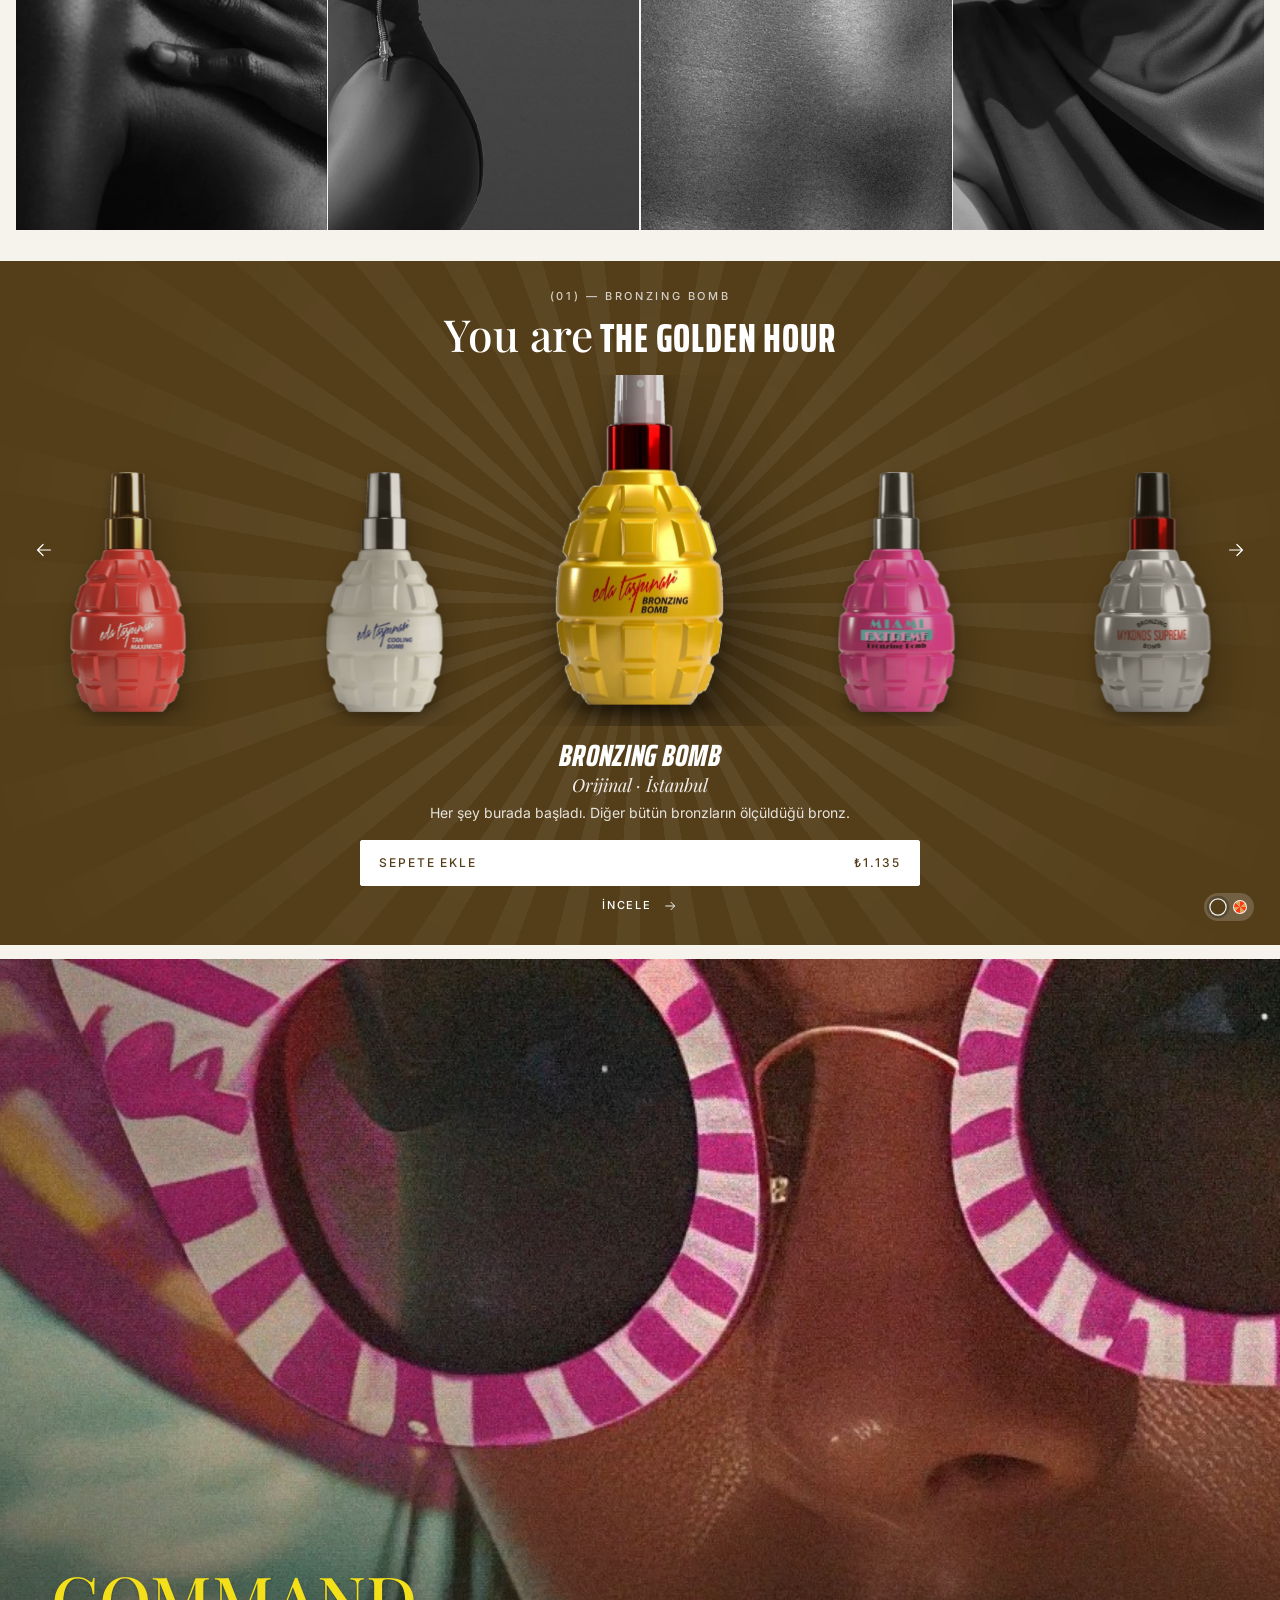
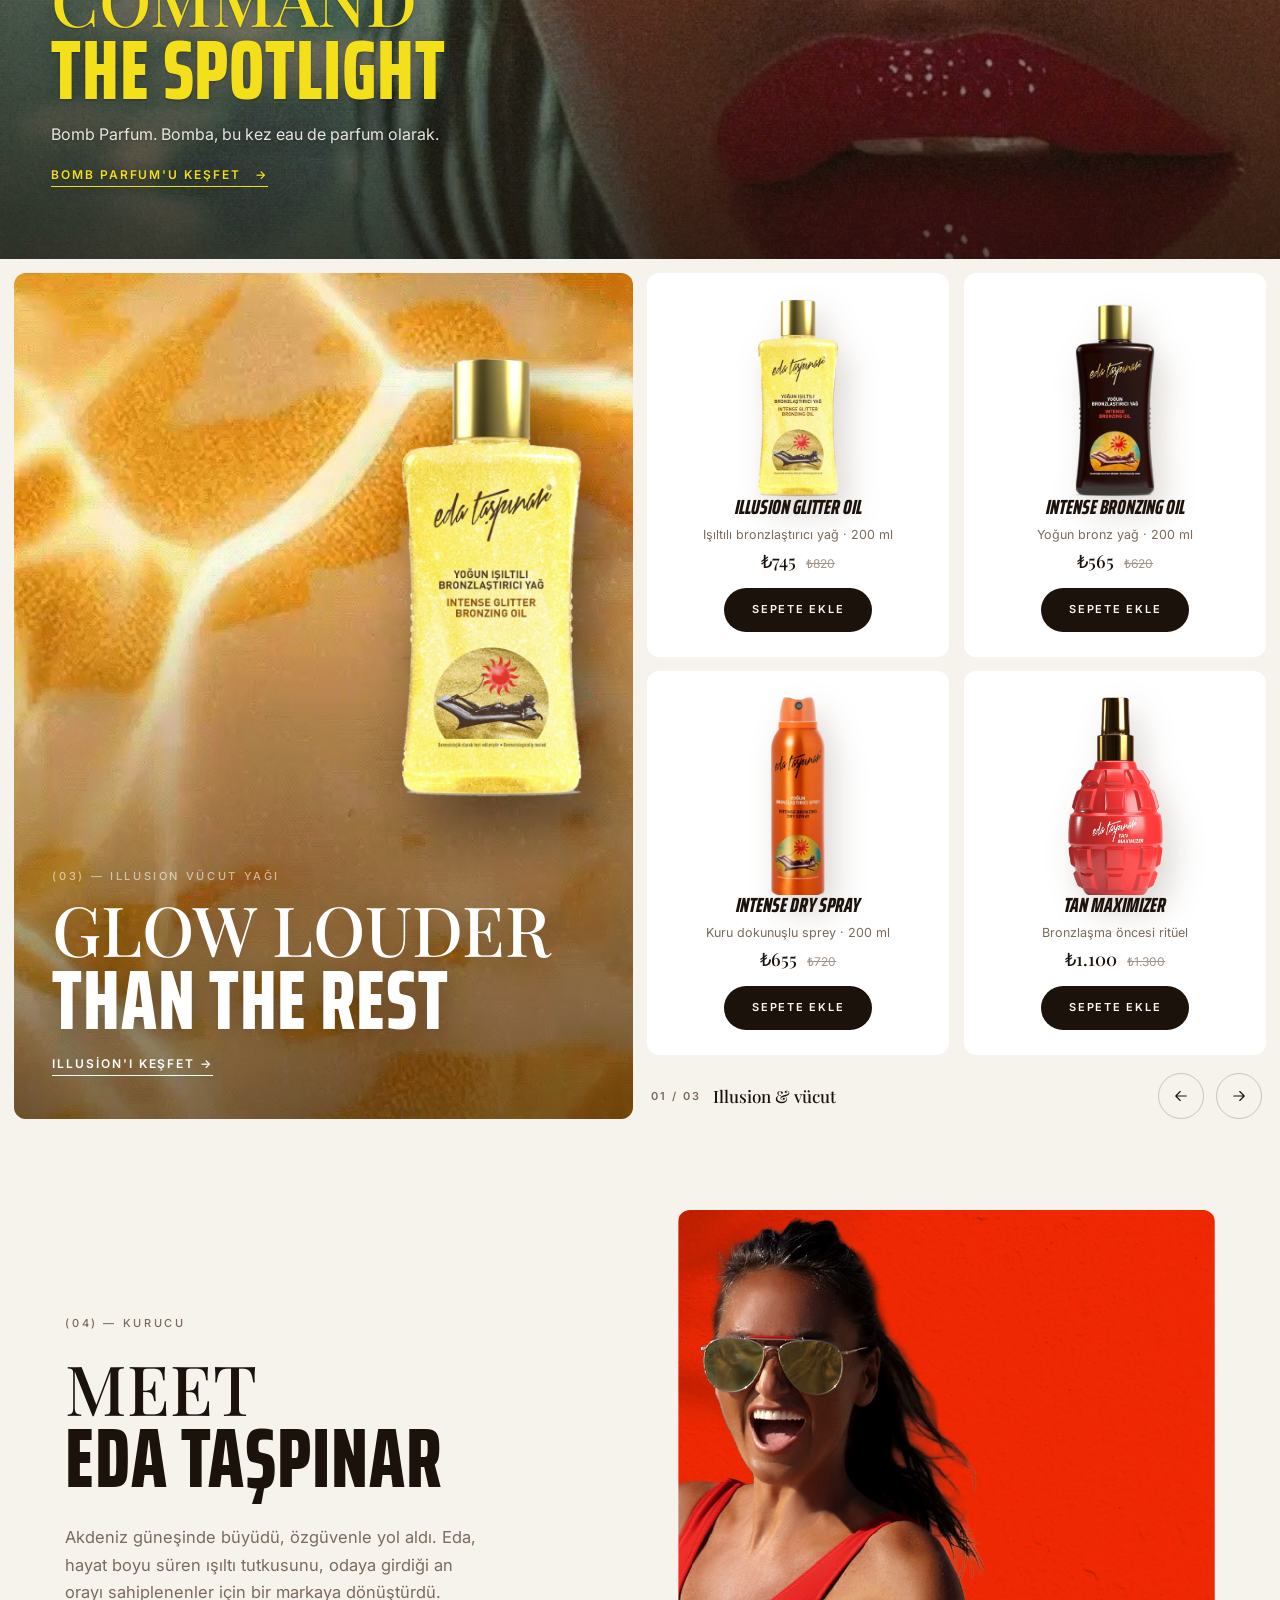
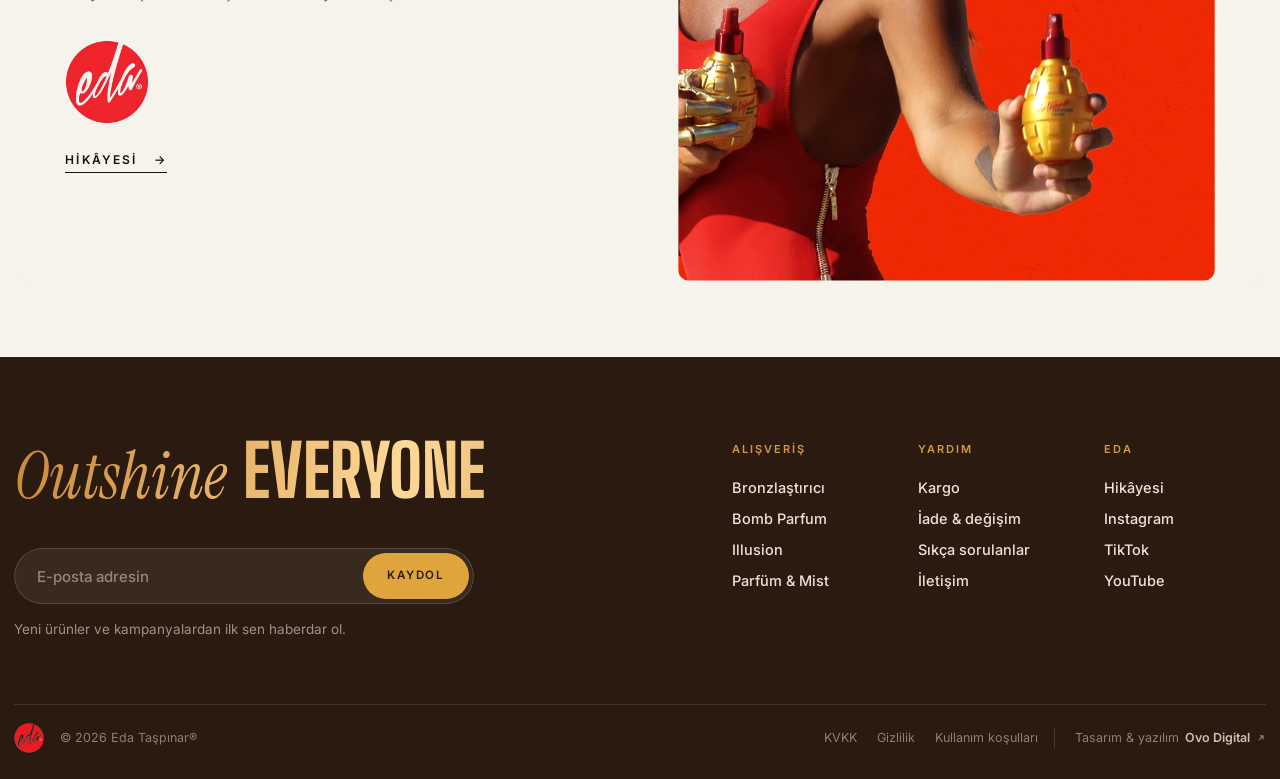
==== commit ee5084ce: "Alt bilgiye Ovo Digital imzası eklendi (ovodigi.com) Co-Authored-By: Claude Opus 5.5 (1M context) <n" ====
--- a/site/index.html
+++ b/site/index.html
@@ -8,7 +8,7 @@
 <link rel="preconnect" href="https://fonts.googleapis.com">
 <link rel="preconnect" href="https://fonts.gstatic.com" crossorigin>
 <link href="https://fonts.googleapis.com/css2?family=Saira+Extra+Condensed:wght@600;700;800&family=Saira:ital,wdth,wght@0,62.5..100,600..800;1,62.5..100,600..800&family=Anton&family=Outfit:wght@400;500;600;700;800&family=Big+Shoulders+Display:wght@800&family=Instrument+Serif:ital@0;1&family=Bodoni+Moda:opsz,wght@6..96,400&family=Playfair+Display:ital,wght@0,500;0,600;1,500&family=Inter:wght@400;500;600&display=swap" rel="stylesheet">
-<link rel="stylesheet" href="styles.css?v=105">
+<link rel="stylesheet" href="styles.css?v=107">
 <script>(function(){var t=new URLSearchParams(location.search).get("bg");try{t=t||localStorage.getItem("eda-bg");if(new URLSearchParams(location.search).has("palet"))localStorage.removeItem("eda-pal-off")}catch(e){}if(t)document.documentElement.setAttribute("data-bg",t)})();</script>
 <link rel="stylesheet" href="revize.css?v=4">
 </head>
@@ -171,6 +171,7 @@
     <img src="assets/img/logo-eda.png" alt="Eda Taşpınar">
     <span>© 2026 Eda Taşpınar®</span>
     <span class="ft__legal"><a href="#">KVKK</a><a href="#">Gizlilik</a><a href="#">Kullanım koşulları</a></span>
+    <a class="ft__ovo" href="https://ovodigi.com" target="_blank" rel="noopener">Tasarım &amp; yazılım <b>Ovo Digital</b><svg viewBox="0 0 12 12" aria-hidden="true"><path d="M3.5 8.5l5-5M4.5 3.5h4v4"/></svg></a>
   </div>
 </footer>
 
--- a/site/styles.css
+++ b/site/styles.css
@@ -1731,3 +1731,11 @@
 .pop-tease:hover{transform:translateY(-2px)}
 .pop__w--tr{right:40%}
 @media (max-width:760px){.pop__w--tr{right:20px}}
+
+/* alt satır: ajans imzası */
+.ft__ovo{display:inline-flex;align-items:center;gap:6px;padding-left:20px;border-left:1px solid rgba(239,227,210,.16);color:rgba(239,227,210,.5);transition:color .3s}
+.ft__ovo b{font-weight:600;color:rgba(239,227,210,.82);transition:color .3s}
+.ft__ovo svg{width:10px;height:10px;fill:none;stroke:currentColor;stroke-width:1.4;transition:transform .3s}
+.ft__ovo:hover,.ft__ovo:hover b{color:#e0a43c}
+.ft__ovo:hover svg{transform:translate(2px,-2px)}
+@media (max-width:760px){.ft__bottom{justify-content:flex-start}.ft__ovo{width:100%;padding:14px 0 0;border-left:0;border-top:1px solid rgba(239,227,210,.1)}}
